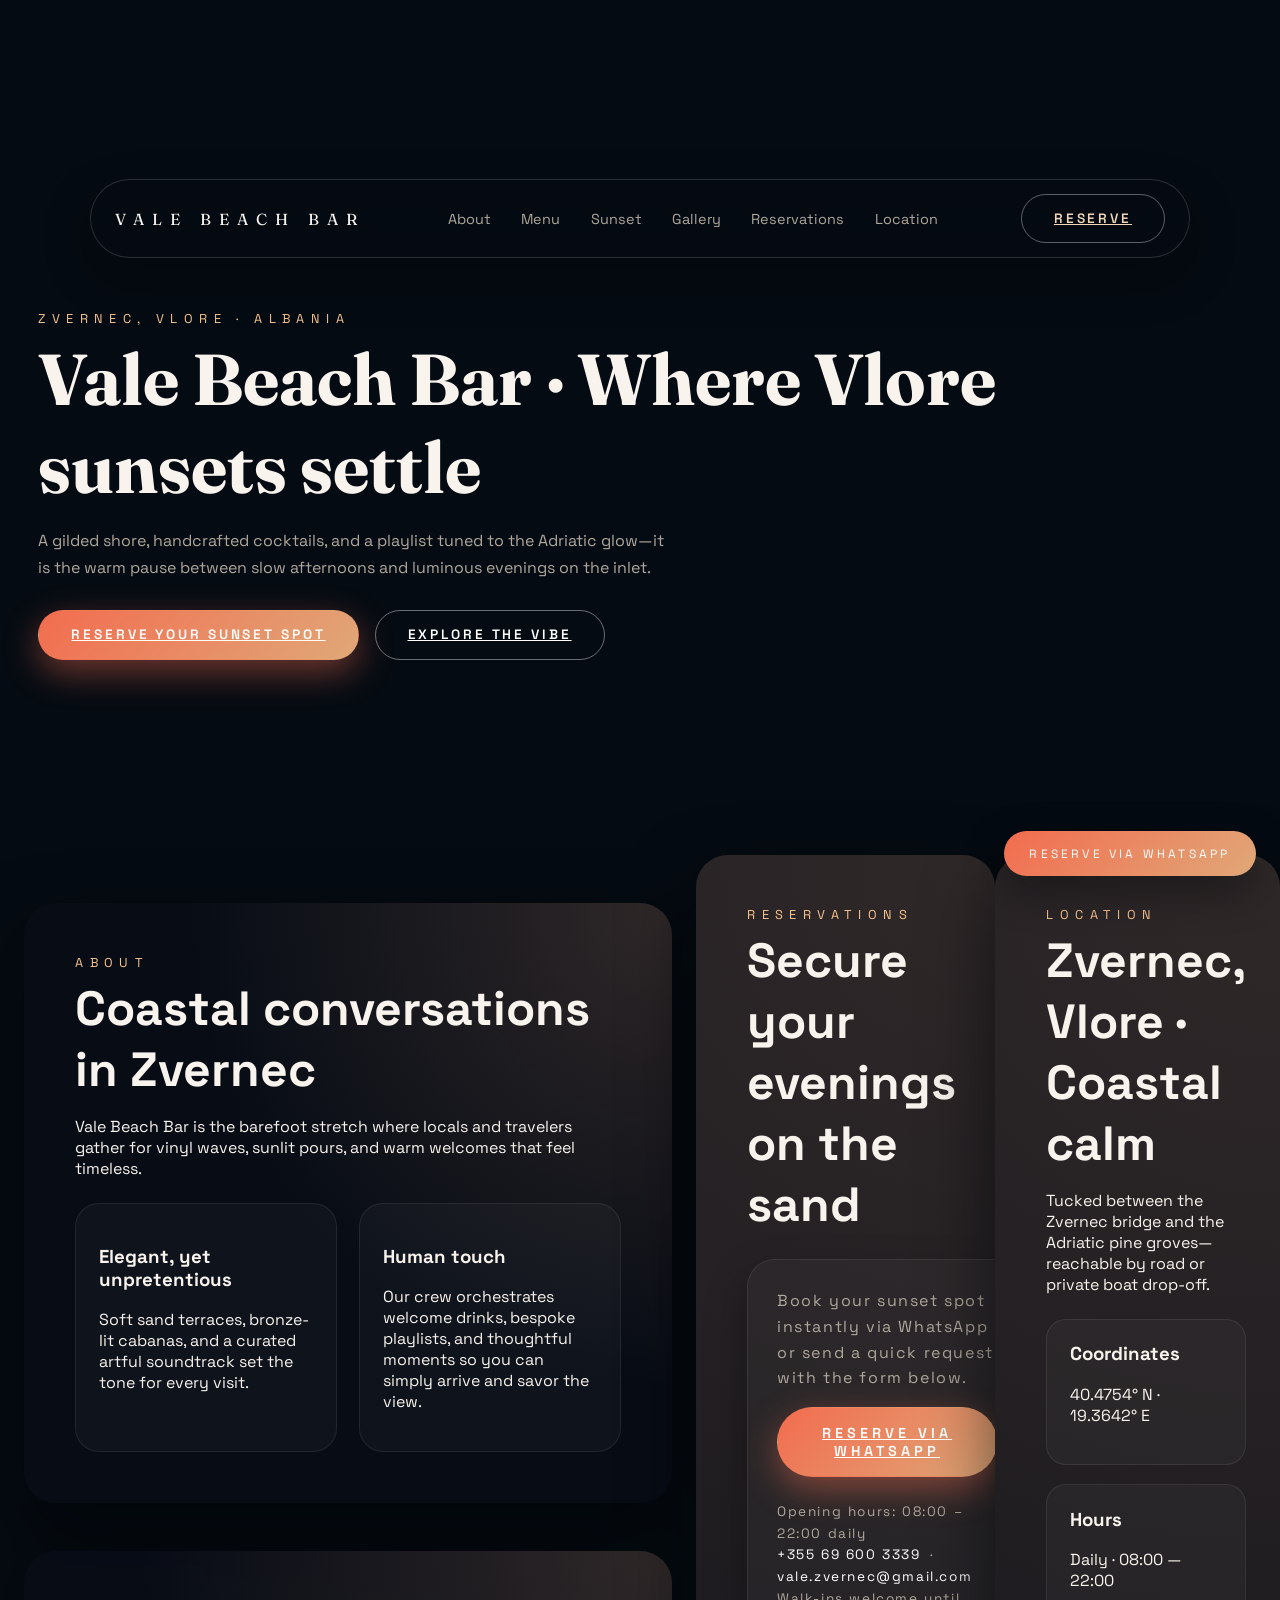
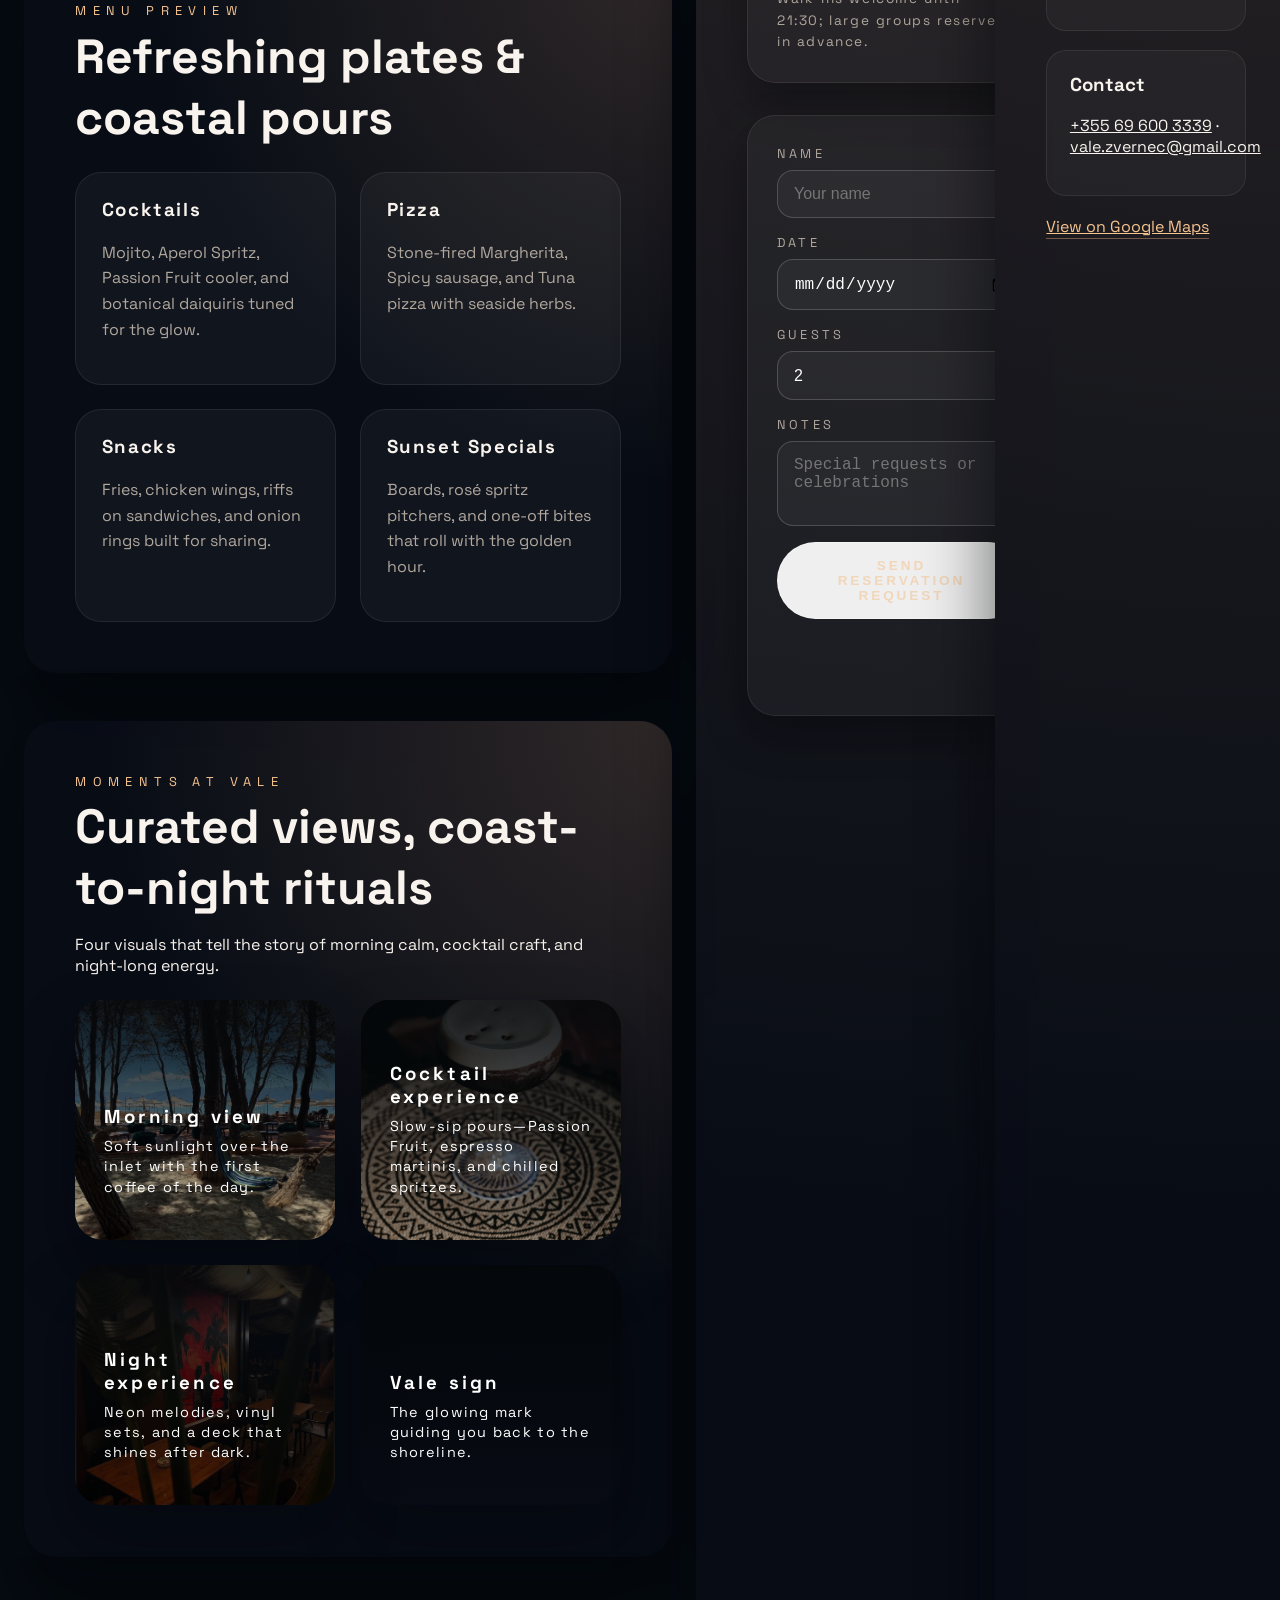
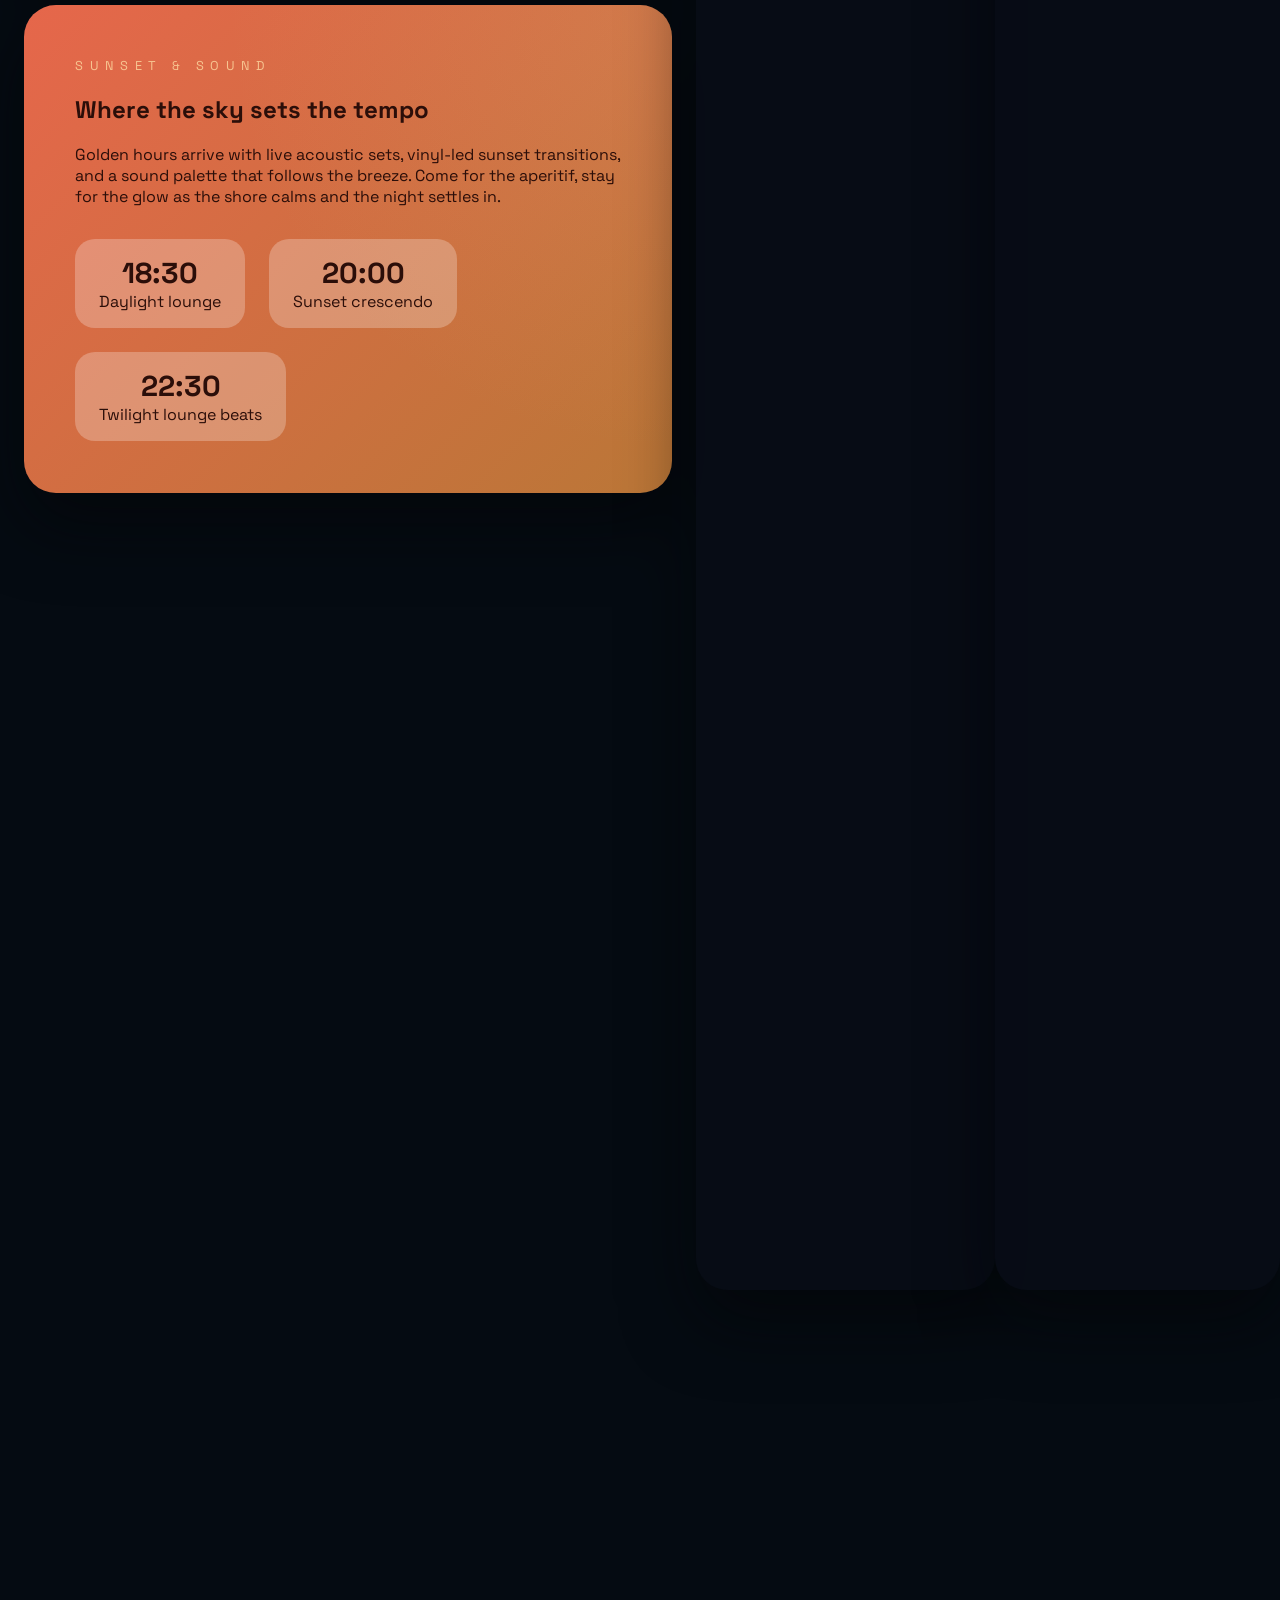
==== index.html @ 6793ac7c "Add files via upload" ====
﻿<!DOCTYPE html>
<html lang="en">
<head>
  <meta charset="UTF-8" />
  <meta name="viewport" content="width=device-width, initial-scale=1.0" />
  <title>Vale Beach Bar · Zvernec, Vlore</title>
  <link rel="stylesheet" href="style.css" />
  <link rel="preconnect" href="https://fonts.googleapis.com" />
  <link rel="preconnect" href="https://fonts.gstatic.com" crossorigin />
  <link
    href="https://fonts.googleapis.com/css2?family=Fraunces:wght@400;600&family=Space+Grotesk:wght@400;500;600&display=swap"
    rel="stylesheet"
  />
</head>
<body>
  <header class="hero reveal" id="hero">
    <nav class="nav">
      <div class="logo">Vale Beach Bar</div>
      <div class="nav-links">
        <a href="#about">About</a>
        <a href="#menu">Menu</a>
        <a href="#sunset">Sunset</a>
        <a href="#gallery">Gallery</a>
        <a href="#reservations">Reservations</a>
        <a href="#location">Location</a>
      </div>
      <div class="nav-actions">
        <a class="btn secondary" href="#reservations">Reserve</a>
      </div>
    </nav>
    <div class="hero-content">
      <p class="eyebrow">Zvernec, Vlore · Albania</p>
      <h1>Vale Beach Bar · Where Vlore sunsets settle</h1>
      <p class="hero-sub">
        A gilded shore, handcrafted cocktails, and a playlist tuned to the Adriatic glow—it is the warm pause between
        slow afternoons and luminous evenings on the inlet.
      </p>
      <div class="hero-cta">
        <a class="btn primary" href="#reservations">Reserve your sunset spot</a>
        <a class="btn ghost" href="#gallery">Explore the vibe</a>
      </div>
    </div>
  </header>

  <main>
    <div class="main-content">
      <section id="about" class="panel about reveal">
      <div class="section-heading">
        <p class="eyebrow">About</p>
        <h2>Coastal conversations in Zvernec</h2>
        <p>
          Vale Beach Bar is the barefoot stretch where locals and travelers gather for vinyl waves, sunlit pours, and warm welcomes that feel timeless.
        </p>
      </div>
      <div class="about-layout">
        <article>
          <h3>Elegant, yet unpretentious</h3>
          <p>
            Soft sand terraces, bronze-lit cabanas, and a curated artful soundtrack set the tone for every visit.
          </p>
        </article>
        <article>
          <h3>Human touch</h3>
          <p>
            Our crew orchestrates welcome drinks, bespoke playlists, and thoughtful moments so you can simply arrive
            and savor the view.
          </p>
        </article>
      </div>
    </section>

    <section id="menu" class="panel menu reveal">
      <div class="section-heading">
        <p class="eyebrow">Menu Preview</p>
        <!-- Update this headline to reflect the current menu theme or season. -->
        <h2>Refreshing plates & coastal pours</h2>
      </div>
      <div class="menu-grid">
        <article>
          <h3>Cocktails</h3>
          <p>
            Mojito, Aperol Spritz, Passion Fruit cooler, and botanical daiquiris tuned for the glow.
          </p>
        </article>
        <article>
          <h3>Pizza</h3>
          <p>
            Stone-fired Margherita, Spicy sausage, and Tuna pizza with seaside herbs.
          </p>
        </article>
        <article>
          <h3>Snacks</h3>
          <p>
            Fries, chicken wings, riffs on sandwiches, and onion rings built for sharing.
          </p>
        </article>
        <article>
          <h3>Sunset Specials</h3>
          <p>
            Boards, rosé spritz pitchers, and one-off bites that roll with the golden hour.
          </p>
        </article>
      </div>
    </section>

            <section id="experiences" class="panel experiences reveal">
      <div class="section-heading">
        <p class="eyebrow">Moments at Vale</p>
        <h2>Curated views, coast-to-night rituals</h2>
        <p>Four visuals that tell the story of morning calm, cocktail craft, and night-long energy.</p>
      </div>
      <div class="experiences-grid">
        <article class="experience-card morning" style="background-image: linear-gradient(180deg, rgba(4,7,10,0.65), rgba(4,7,10,0.1)), url('assets/images/deck-view.jpeg');">
          <div>
            <h3>Morning view</h3>
            <p>Soft sunlight over the inlet with the first coffee of the day.</p>
          </div>
        </article>
        <article class="experience-card cocktail" style="background-image: linear-gradient(180deg, rgba(4,7,10,0.65), rgba(4,7,10,0.1)), url('assets/images/espresso-martini.jpeg');">
          <div>
            <h3>Cocktail experience</h3>
            <p>Slow-sip pours—Passion Fruit, espresso martinis, and chilled spritzes.</p>
          </div>
        </article>
        <article class="experience-card night" style="background-image: linear-gradient(180deg, rgba(4,7,10,0.65), rgba(4,7,10,0.1)), url('assets/images/night-art.jpeg');">
          <div>
            <h3>Night experience</h3>
            <p>Neon melodies, vinyl sets, and a deck that shines after dark.</p>
          </div>
        </article>
        <article class="experience-card vale-sign" style="background-image: linear-gradient(180deg, rgba(4,7,10,0.65), rgba(4,7,10,0.1)), url('assets/images/vale-closing.jpeg');">
          <div>
            <h3>Vale sign</h3>
            <p>The glowing mark guiding you back to the shoreline.</p>
          </div>
        </article>
      </div>
    </section>

    <section id="sunset" class="panel sunset reveal">
      <div class="sunset-content">
        <p class="eyebrow">Sunset & Sound</p>
        <h2>Where the sky sets the tempo</h2>
        <p>
          Golden hours arrive with live acoustic sets, vinyl-led sunset transitions, and a sound palette that follows
          the breeze. Come for the aperitif, stay for the glow as the shore calms and the night settles in.
        </p>
        <div class="sunset-stats">
          <div>
            <strong>18:30</strong>
            <span>Daylight lounge</span>
          </div>
          <div>
            <strong>20:00</strong>
            <span>Sunset crescendo</span>
          </div>
          <div>
            <strong>22:30</strong>
            <span>Twilight lounge beats</span>
          </div>
        </div>
      </div>
    </section>

    <section id="gallery" class="panel gallery reveal">
      <div class="section-heading">
        <p class="eyebrow">Gallery</p>
        <h2>Moments inspired by the Adriatic glow</h2>
      </div>
            <div class="gallery-grid">
        <div class="gallery-card" style="background-image: url('assets/images/mirrors.jpeg');">
          <div class="gallery-label">
            <p>Mirrored light</p>
            <small>Architectural reflections</small>
          </div>
        </div>
        <div class="gallery-card" style="background-image: url('assets/images/blue-cocktail.jpeg');">
          <div class="gallery-label">
            <p>Signature pours</p>
            <small>Coastal cocktails</small>
          </div>
        </div>
        <div class="gallery-card" style="background-image: url('assets/images/night-art.jpeg');">
          <div class="gallery-label">
            <p>Night energy</p>
            <small>Deck art & music</small>
          </div>
        </div>
        <div class="gallery-card" style="background-image: url('assets/images/vale-distance.jpeg');">
          <div class="gallery-label">
            <p>Capital calm</p>
            <small>Vlore inlet view</small>
          </div>
        </div>
      </div>
  
      </div>
    </section>

    <section id="reservations" class="panel reservations reveal">
      <div class="section-heading">
        <p class="eyebrow">Reservations</p>
        <h2>Secure your evenings on the sand</h2>
      </div>
      <div class="reservation-grid">
        <div class="reservation-aside">
          <p class="reservation-note">
            Book your sunset spot instantly via WhatsApp or send a quick request with the form below.
          </p>
          <a
            class="btn primary whatsapp-btn big"
            href="https://wa.me/355696003339?text=Hello%2C%20I%E2%80%99d%20like%20to%20reserve%20a%20table%20at%20Vale%20Beach%20Bar."
            target="_blank"
            rel="noreferrer"
          >
            Reserve via WhatsApp
          </a>
          <div class="reservation-contact">
            <p>Opening hours: 08:00 – 22:00 daily</p>
            <p>
              <a href="tel:+355696003339">+355 69 600 3339</a> ·
              <a href="mailto:vale.zvernec@gmail.com">vale.zvernec@gmail.com</a>
            </p>
            <p>Walk-ins welcome until 21:30; large groups reserve in advance.</p>
          </div>
        </div>
        <form class="reservation-form" id="reservation-form">
          <label>
            Name
            <input type="text" name="name" placeholder="Your name" required />
          </label>
          <label>
            Date
            <input type="date" name="date" required />
          </label>
          <label>
            Guests
            <input type="number" name="guests" min="1" max="20" value="2" required />
          </label>
          <label>
            Notes
            <textarea name="notes" rows="3" placeholder="Special requests or celebrations"></textarea>
          </label>
          <button type="submit" class="btn secondary">Send reservation request</button>
          <p class="form-message" id="form-message"></p>
        </form>
      </div>
    </section>

    <section id="location" class="panel location reveal">
      <div class="section-heading">
        <p class="eyebrow">Location</p>
        <h2>Zvernec, Vlore · Coastal calm</h2>
        <p>Tucked between the Zvernec bridge and the Adriatic pine groves—reachable by road or private boat drop-off.</p>
      </div>
      <div class="location-grid">
        <article>
          <h3>Coordinates</h3>
          <p>40.4754° N · 19.3642° E</p>
        </article>
        <article>
          <h3>Hours</h3>
          <p>Daily · 08:00 — 22:00</p>
        </article>
        <article>
          <h3>Contact</h3>
          <p>
            <a href="tel:+355696003339">+355 69 600 3339</a> ·
            <a href="mailto:vale.zvernec@gmail.com">vale.zvernec@gmail.com</a>
          </p>
        </article>
      </div>
      <p class="location-map">
        <a href="https://maps.app.goo.gl/LsNTk4DazUUZAcBv6" target="_blank" rel="noopener noreferrer">View on Google Maps</a>
      </p>
    </section>
    </div>
  </main>

        <section class="instagram-preview reveal">
      <div class="section-heading">
        <p class="eyebrow">Moments on Instagram</p>
        <h2>Follow the glow in real time</h2>
      </div>
      <div class="instagram-cta-block" style="background-image: linear-gradient(135deg, rgba(4, 7, 10, 0.7), rgba(4, 7, 10, 0.2)), url('assets/images/vale-closing.jpeg');">
        <div>
          <p>Daily light, cocktails, and shoreline playlists.</p>
          <a class="btn secondary instagram-cta" href="https://www.instagram.com/vale.zvernec" target="_blank" rel="noopener noreferrer">Visit Vale on Instagram</a>
        </div>
      </div>
    </section>
    <footer class="footer reveal">
    <div>
      <strong>Vale Beach Bar</strong>
      <p>Stylish coastal hospitality · Vlore, Albania</p>
      <p class="footer-hours">Opening Hours: Daily · 08:00 — 22:00</p>
      <!-- Update the hours copy as needed. -->
    </div>
    <div>
      <p>Follow the glow</p>
      <div class="footer-socials">
        <a href="https://www.instagram.com/vale.zvernec" target="_blank" rel="noopener noreferrer">Instagram</a>
        <a href="https://www.tiktok.com/@vale.beach.bar" target="_blank" rel="noopener noreferrer">TikTok</a>
      </div>
      <a class="btn secondary instagram-cta" href="https://www.instagram.com/vale.zvernec" target="_blank" rel="noopener noreferrer">Visit Vale on Instagram</a>
    </div>
  </footer>

  <a
    class="float-whatsapp"
    href="https://wa.me/355696003339?text=Hello%2C%20I%E2%80%99d%20like%20to%20reserve%20a%20table%20at%20Vale%20Beach%20Bar."
    target="_blank"
    rel="noreferrer"
    aria-label="Message Vale Beach Bar on WhatsApp"
  >
    Reserve via WhatsApp
  </a>

  <script src="script.js"></script>
</body>
</html>
---- style.css ----
:root {
  font-family: "Space Grotesk", system-ui, -apple-system, sans-serif;
  color: #f8f3ed;
  --sea: #050b12;
  --sand: #f1d6ba;
  --bronze: #c57d3a;
  --sunset: #f26c4f;
  --horizon: #e0a878;
  --accent: #f7c490;
  --muted: #b0a79d;
}

* {
  box-sizing: border-box;
}

body {
  margin: 0;
  background: var(--sea);
  color: var(--text, #f8f3ed);
  min-height: 100vh;
}

a {
  color: inherit;
}

.hero {
  padding: 3rem clamp(1.5rem, 3vw, 3.5rem) 4rem;
  min-height: 95vh;
  display: flex;
  flex-direction: column;
  justify-content: center;
  align-items: stretch;
  gap: 2rem;
  position: relative;
  background-image: linear-gradient(180deg, rgba(5, 11, 18, 0.9), rgba(5, 11, 18, 0.7)),
    url('assets/images/goodmorning.jpeg');
  background-size: cover;
  background-position: center;
}

.nav {
  position: sticky;
  top: 1rem;
  z-index: 20;
  display: flex;
  align-items: center;
  justify-content: space-between;
  gap: 1rem;
  padding: 0.85rem 1.5rem;
  margin: 0 auto 1.25rem;
  width: min(1100px, 100%);
  border-radius: 999px;
  background: rgba(5, 11, 18, 0.65);
  border: 1px solid rgba(255, 255, 255, 0.15);
  box-shadow: 0 20px 45px rgba(3, 5, 7, 0.4);
  backdrop-filter: blur(18px);
  transition: transform 0.3s ease, box-shadow 0.3s ease, background 0.3s ease;
}

.nav:hover {
  background: rgba(8, 14, 25, 0.8);
  box-shadow: 0 25px 50px rgba(3, 5, 7, 0.5);
}

.logo {
  font-family: "Fraunces", serif;
  letter-spacing: 0.5rem;
  font-size: 1rem;
  text-transform: uppercase;
}

.nav-links {
  display: flex;
  gap: 1.1rem;
  font-size: 0.9rem;
  flex-wrap: wrap;
}

.nav-links a {
  color: var(--muted);
  text-decoration: none;
  padding: 0.35rem 0.4rem;
  position: relative;
  transition: color 0.3s ease;
}

.nav-links a::after {
  content: '';
  position: absolute;
  left: 0;
  bottom: -0.25rem;
  width: 100%;
  height: 2px;
  background: var(--accent);
  transform: scaleX(0);
  transform-origin: center;
  transition: transform 0.3s ease;
}

.nav-links a:hover {
  color: #fff;
}

.nav-links a:hover::after {
  transform: scaleX(1);
}

 .hero-content h1 {
  font-family: "Fraunces", serif;
  font-size: clamp(3rem, 6vw, 4.5rem);
  margin: 0.5rem 0;
}

.hero-sub {
  max-width: 640px;
  color: var(--muted);
  line-height: 1.7;
}

.hero-cta {
  margin-top: 1.8rem;
  display: flex;
  flex-wrap: wrap;
  gap: 1rem;
}

.hero-figure {
  position: absolute;
  bottom: 2rem;
  right: clamp(1rem, 5vw, 3rem);
  border-radius: 20px;
  padding: 1.5rem;
  background: rgba(5, 11, 18, 0.85);
  border: 1px dashed rgba(255, 255, 255, 0.5);
  max-width: 250px;
  text-align: right;
  font-size: 0.85rem;
  letter-spacing: 0.2rem;
}

.hero-figure span {
  display: block;
  color: var(--muted);
  text-transform: uppercase;
}

.btn {
  border-radius: 999px;
  padding: 0.95rem 2rem;
  border: 1px solid transparent;
  text-transform: uppercase;
  letter-spacing: 0.18rem;
  font-size: 0.85rem;
  font-weight: 600;
  transition: transform 0.35s ease, box-shadow 0.35s ease, background 0.35s ease;
  display: inline-flex;
  align-items: center;
  justify-content: center;
}

.btn.primary {
  background: linear-gradient(135deg, var(--sunset), var(--horizon));
  box-shadow: 0 12px 35px rgba(242, 108, 79, 0.45);
  color: #fff;
}

.btn.secondary {
  color: var(--sand);
  border-color: rgba(255, 255, 255, 0.35);
}

.btn.ghost {
  background: transparent;
  border-color: rgba(255, 255, 255, 0.4);
  color: #fff;
}

.btn:hover {
  transform: translateY(-4px) scale(1.01);
}

.btn.primary:hover {
  box-shadow: 0 18px 45px rgba(242, 108, 79, 0.55);
}

.btn.secondary:hover {
  border-color: rgba(255, 255, 255, 0.6);
  color: #fff;
}

.btn.ghost:hover {
  border-color: rgba(255, 255, 255, 0.7);
}

.main-content {
  max-width: 1200px;
  margin: 0 auto;
  padding: 3rem 1.5rem 4rem;
  display: flex;
  flex-direction: column;
  gap: 3rem;
}

main {
  display: flex;
  justify-content: center;
}

.section-heading {
  margin-bottom: 1.5rem;
}

.section-heading h2 {
  font-size: clamp(2rem, 4vw, 3rem);
  margin: 0.4rem 0;
}

.eyebrow {
  font-size: 0.8rem;
  letter-spacing: 0.4rem;
  text-transform: uppercase;
  color: var(--accent);
  margin: 0;
}

.panel {
  background: rgba(8, 13, 23, 0.9);
  border-radius: 32px;
  padding: clamp(2.2rem, 4vw, 3.8rem);
  position: relative;
  overflow: hidden;
  box-shadow: 0 30px 70px rgba(3, 5, 7, 0.6);
}

.panel::after {
  content: '';
  position: absolute;
  inset: 0;
  background: radial-gradient(circle at top right, rgba(229, 173, 128, 0.18), transparent 55%);
  pointer-events: none;
}

.panel > * {
  position: relative;
  z-index: 1;
}

.about-layout {
  display: grid;
  grid-template-columns: repeat(auto-fit, minmax(220px, 1fr));
  gap: 1.4rem;
}

.about-layout article {
  padding: 1.4rem;
  border-radius: 24px;
  background: rgba(255, 255, 255, 0.03);
  border: 1px solid rgba(255, 255, 255, 0.08);
}

.menu-grid {
  display: grid;
  grid-template-columns: repeat(auto-fit, minmax(200px, 1fr));
  gap: 1.5rem;
}

.menu-grid article {
  padding: 1.6rem;
  border-radius: 26px;
  background: rgba(255, 255, 255, 0.04);
  border: 1px solid rgba(255, 255, 255, 0.08);
  transition: transform 0.4s ease, box-shadow 0.4s ease, border-color 0.4s ease;
}

.menu-grid h3 {
  margin-top: 0;
  letter-spacing: 0.1rem;
}

.menu-grid p {
  color: var(--muted);
  line-height: 1.6;
}

.menu-grid article:hover {
  transform: translateY(-6px);
  border-color: rgba(247, 184, 134, 0.7);
  box-shadow: 0 14px 40px rgba(3, 5, 7, 0.3);
}

.experiences {
  padding-bottom: 2rem;
}

.experiences-grid {
  display: grid;
  grid-template-columns: repeat(2, minmax(260px, 1fr));
  gap: clamp(1.5rem, 2vw, 2rem);
  margin-bottom: 1.25rem;
}

.experience-card {
  min-height: 240px;
  border-radius: 28px;
  position: relative;
  overflow: hidden;
  padding: 1.8rem;
  color: #fff;
  display: flex;
  align-items: flex-end;
  box-shadow: 0 30px 60px rgba(3, 5, 7, 0.35);
  background-size: cover;
  background-position: center;
  text-transform: none;
}

.experience-card h3 {
  margin: 0;
  letter-spacing: 0.2rem;
}

.experience-card p {
  margin-top: 0.5rem;
  font-size: 0.9rem;
  letter-spacing: 0.08rem;
  line-height: 1.4;
}

.experience-card::after {
  content: '';
  position: absolute;
  inset: 0;
  background: linear-gradient(180deg, rgba(4, 7, 10, 0.65), rgba(4, 7, 10, 0.05));
  pointer-events: none;
}
.experiences-grid article div,
.experience-card div {
  position: relative;
  z-index: 1;
}

.experiences-grid article:hover,
.experience-card:hover {
  transform: translateY(-6px);
  box-shadow: 0 30px 65px rgba(3, 5, 7, 0.45);
}

.sunset {
  background: linear-gradient(135deg, rgba(242, 108, 79, 0.95), rgba(196, 125, 58, 0.95));
  color: #2b0e09;
}

.sunset-stats {
  display: flex;
  gap: 1.5rem;
  flex-wrap: wrap;
  margin-top: 2rem;
}

.sunset-stats div {
  background: rgba(255, 255, 255, 0.25);
  border-radius: 20px;
  padding: 1rem 1.5rem;
  min-width: 150px;
  text-align: center;
}

.sunset-stats strong {
  display: block;
  font-size: 1.8rem;
}

.gallery-grid {
  display: grid;
  grid-template-columns: repeat(auto-fit, minmax(200px, 1fr));
  gap: 1rem;
}

.gallery-card {
  aspect-ratio: 4 / 3;
  border-radius: 24px;
  background-size: cover;
  background-position: center;
  display: flex;
  align-items: flex-end;
  padding: 1rem;
  font-weight: 600;
  transition: transform 0.4s ease, box-shadow 0.4s ease;
  position: relative;
  overflow: hidden;
}

.gallery-card:hover {
  transform: translateY(-8px) scale(1.02);
  box-shadow: 0 18px 35px rgba(3, 5, 7, 0.35);
}

.gallery-card::after {
  content: '';
  position: absolute;
  inset: 0;
  background: linear-gradient(180deg, rgba(12, 18, 30, 0.45), rgba(5, 11, 18, 0.8));
  opacity: 0;
  transition: opacity 0.4s ease;
}

.gallery-card:hover::after {
  opacity: 1;
}

.gallery-card .gallery-label {
  position: relative;
  z-index: 1;
  text-align: left;
}

.gallery-card .gallery-label small {
  display: block;
  margin-top: 0.3rem;
  font-size: 0.75rem;
  letter-spacing: 0.15rem;
  text-transform: uppercase;
  color: rgba(255, 255, 255, 0.75);
}

.gallery-card .gallery-label p {
  margin: 0;
  font-size: 1rem;
  letter-spacing: 0.2rem;
}

.reservation-grid {
  display: grid;
  grid-template-columns: repeat(auto-fit, minmax(280px, 1fr));
  gap: 2rem;
  align-items: start;
}

.reservation-note {
  font-size: 1rem;
  line-height: 1.6;
  color: #fff;
  letter-spacing: 0.1rem;
  margin: 0 0 1rem;
}

.reservation-form {
  display: grid;
  gap: 1rem;
  background: rgba(255, 255, 255, 0.04);
  border-radius: 28px;
  padding: 1.8rem;
  border: 1px solid rgba(255, 255, 255, 0.08);
  box-shadow: 0 20px 40px rgba(3, 5, 7, 0.35);
}

.reservation-aside {
  background: rgba(255, 255, 255, 0.03);
  border-radius: 28px;
  border: 1px solid rgba(255, 255, 255, 0.08);
  padding: 1.8rem;
  display: flex;
  flex-direction: column;
  gap: 1rem;
  box-shadow: 0 20px 40px rgba(3, 5, 7, 0.35);
}

.reservation-aside p {
  color: var(--muted);
  line-height: 1.6;
  margin: 0;
}

.reservation-contact {
  margin-top: 0.5rem;
  font-size: 0.85rem;
  letter-spacing: 0.1rem;
  color: rgba(255, 255, 255, 0.8);
}

.reservation-contact a {
  color: #fff;
  text-decoration: none;
  margin-right: 0.25rem;
}

.reservation-contact a:hover {
  text-decoration: underline;
}

.whatsapp-btn {
  justify-content: center;
  text-align: center;
  width: 100%;
}

.whatsapp-btn.big {
  font-size: 0.9rem;
  padding: 1rem 1.4rem;
  letter-spacing: 0.25rem;
}

.reservation-form label {
  font-size: 0.8rem;
  letter-spacing: 0.2rem;
  text-transform: uppercase;
  color: var(--muted);
  display: flex;
  flex-direction: column;
  gap: 0.5rem;
}

.reservation-form input,
.reservation-form textarea {
  border-radius: 16px;
  border: 1px solid rgba(255, 255, 255, 0.18);
  background: rgba(255, 255, 255, 0.04);
  padding: 0.9rem 1rem;
  color: #fff;
  font-size: 1rem;
}

.reservation-highlight {
  padding: 1.4rem;
  border-radius: 24px;
  background: rgba(255, 255, 255, 0.04);
  border: 1px solid rgba(255, 255, 255, 0.08);
  color: var(--muted);
  line-height: 1.6;
}

.reservation-highlight a {
  color: #fff;
  border-bottom: 1px solid rgba(255, 255, 255, 0.4);
}

.form-message {
  min-height: 1.2rem;
  color: var(--accent);
}

.location-grid {
  display: grid;
  grid-template-columns: repeat(auto-fit, minmax(200px, 1fr));
  gap: 1.2rem;
}

.location-grid article {
  padding: 1.4rem;
  border-radius: 20px;
  background: rgba(255, 255, 255, 0.03);
  border: 1px solid rgba(255, 255, 255, 0.08);
}

.location-grid h3 {
  margin-top: 0;
}

.footer {
  padding: 2.4rem clamp(1.5rem, 5vw, 4.5rem);
  display: flex;
  justify-content: space-between;
  flex-wrap: wrap;
  gap: 1.5rem;
  background: #04080f;
  position: relative;
  z-index: 1;
}

.instagram-preview {
  padding: 3rem clamp(1.5rem, 5vw, 4.5rem);
  display: flex;
  flex-direction: column;
  gap: 1.6rem;
}

.instagram-cta-block {
  border-radius: 28px;
  border: 1px solid rgba(255, 255, 255, 0.15);
  background-size: cover;
  background-position: center;
  background-blend-mode: multiply;
  padding: clamp(1.8rem, 3vw, 2.8rem);
  min-height: 200px;
  display: flex;
  align-items: center;
  box-shadow: 0 30px 60px rgba(3, 5, 7, 0.45);
}

.instagram-cta-block div {
  max-width: 520px;
}

.instagram-cta-block p {
  margin: 0 0 0.9rem;
  letter-spacing: 0.18rem;
  font-size: 0.82rem;
  text-transform: uppercase;
  color: rgba(248, 243, 237, 0.9);
}


.footer-hours {
  margin: 0.2rem 0 0;
  font-size: 0.85rem;
  color: var(--muted);
}

.instagram-cta {
  margin-top: 1rem;
  border-color: rgba(255, 255, 255, 0.35);
  font-size: 0.75rem;
  padding: 0.8rem 1.2rem;
}

.location-map {
  margin-top: 1.2rem;
}

.location-map a {
  color: var(--accent);
  border-bottom: 1px solid rgba(247, 180, 144, 0.4);
  padding-bottom: 0.1rem;
}

.footer-socials {
  display: flex;
  gap: 1rem;
}

.footer-socials a {
  font-size: 0.9rem;
  color: var(--muted);
  transition: color 0.2s ease;
}

.footer-socials a:hover {
  color: var(--accent);
}

.float-whatsapp {
  position: fixed;
  bottom: 1.5rem;
  right: 1.5rem;
  padding: 0.9rem 1.6rem;
  border-radius: 999px;
  background: linear-gradient(135deg, var(--sunset), var(--horizon));
  color: #fff;
  letter-spacing: 0.2rem;
  font-size: 0.75rem;
  text-transform: uppercase;
  border: none;
  box-shadow: 0 15px 40px rgba(3, 5, 7, 0.4);
  transition: transform 0.3s ease, box-shadow 0.3s ease;
  z-index: 50;
  text-decoration: none;
  display: inline-flex;
  align-items: center;
  justify-content: center;
}

.float-whatsapp:hover {
  transform: translateY(-4px);
  box-shadow: 0 20px 45px rgba(3, 5, 7, 0.45);
}

@media (max-width: 700px) {
  .instagram-cta-block {
    flex-direction: column;
    align-items: flex-start;
    gap: 1rem;
  }
}

@media (max-width: 600px) {
  .float-whatsapp {
    bottom: 1rem;
    right: 1rem;
    padding: 0.8rem 1.2rem;
    font-size: 0.7rem;
  }
}

@media (max-width: 900px) {
  .nav {
    flex-direction: column;
  }

  .nav-links {
    flex-wrap: wrap;
    justify-content: center;
  }

  .experiences-grid {
    grid-template-columns: 1fr;
  }
}

@media (max-width: 600px) {
  .panel {
    padding: 2rem;
  }

  .hero {
    padding-top: 3rem;
  }

  .hero-cta {
    flex-direction: column;
  }
}

@media (max-width: 768px) {
  .nav {
    top: 0.6rem;
    border-radius: 24px;
    padding: 0.7rem 1rem;
  }

  .hero-figure {
    position: relative;
    bottom: auto;
    right: auto;
    border-radius: 20px;
    margin-top: 1rem;
    border: 1px dashed rgba(255, 255, 255, 0.4);
  }

  .gallery-card {
    min-height: 180px;
  }

  .reservation-grid {
    grid-template-columns: 1fr;
  }

  .reservation-aside {
    order: -1;
  }
}

.reveal {
  opacity: 0;
  transform: translateY(20px);
  pointer-events: none;
}

.reveal.is-visible {
  opacity: 1;
  transform: translateY(0);
  pointer-events: auto;
}
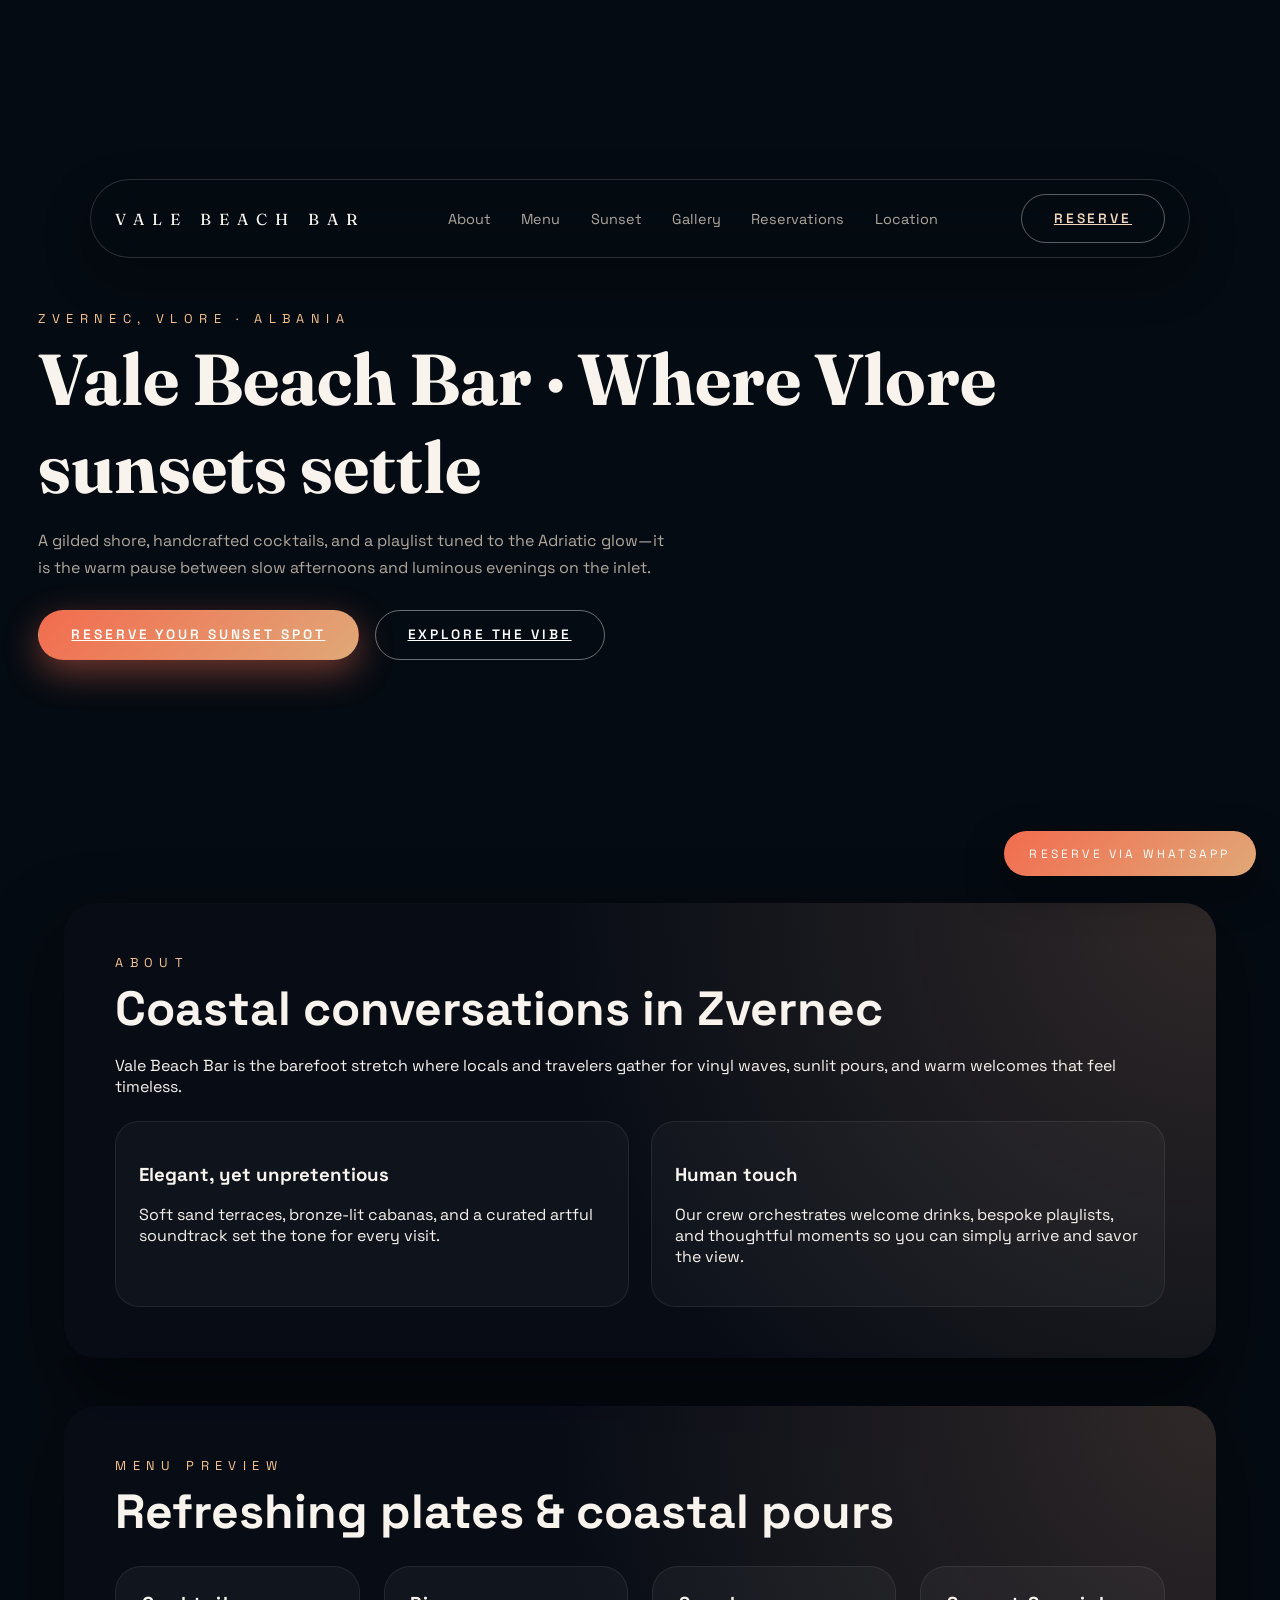
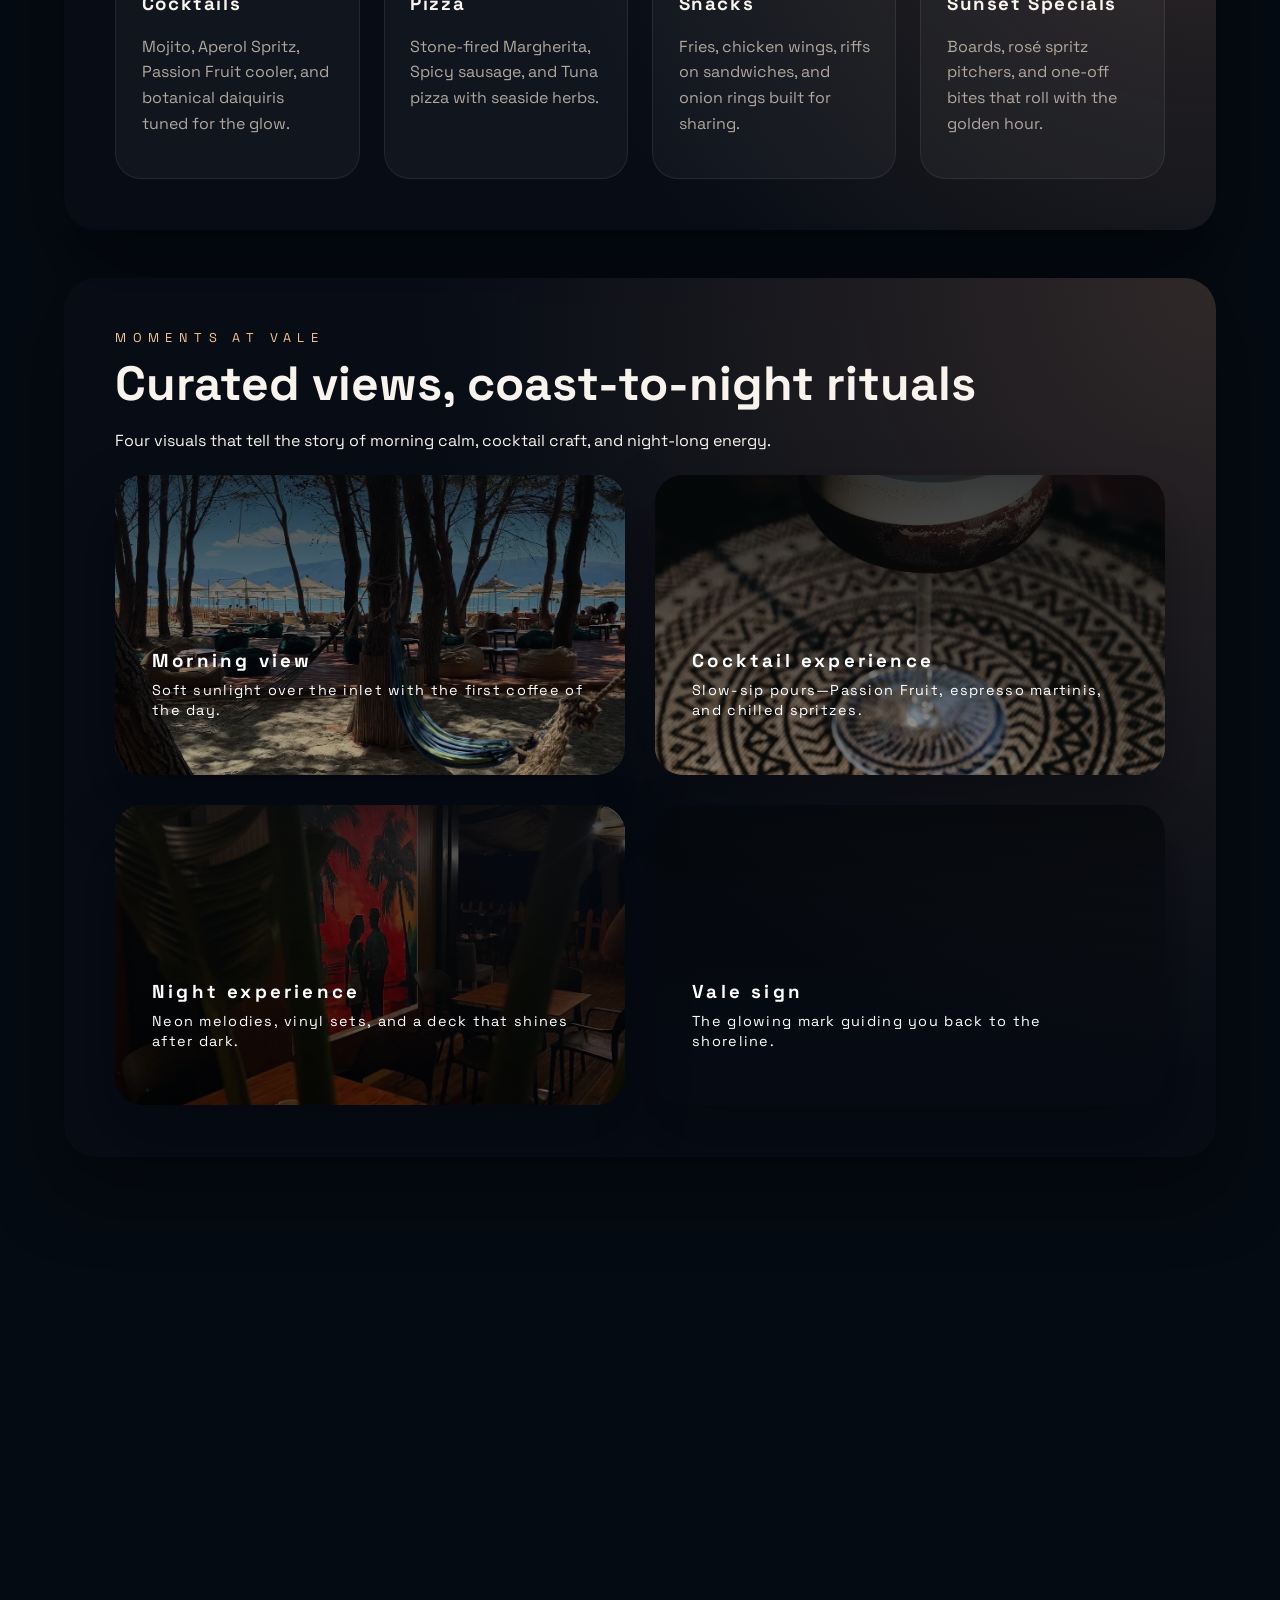
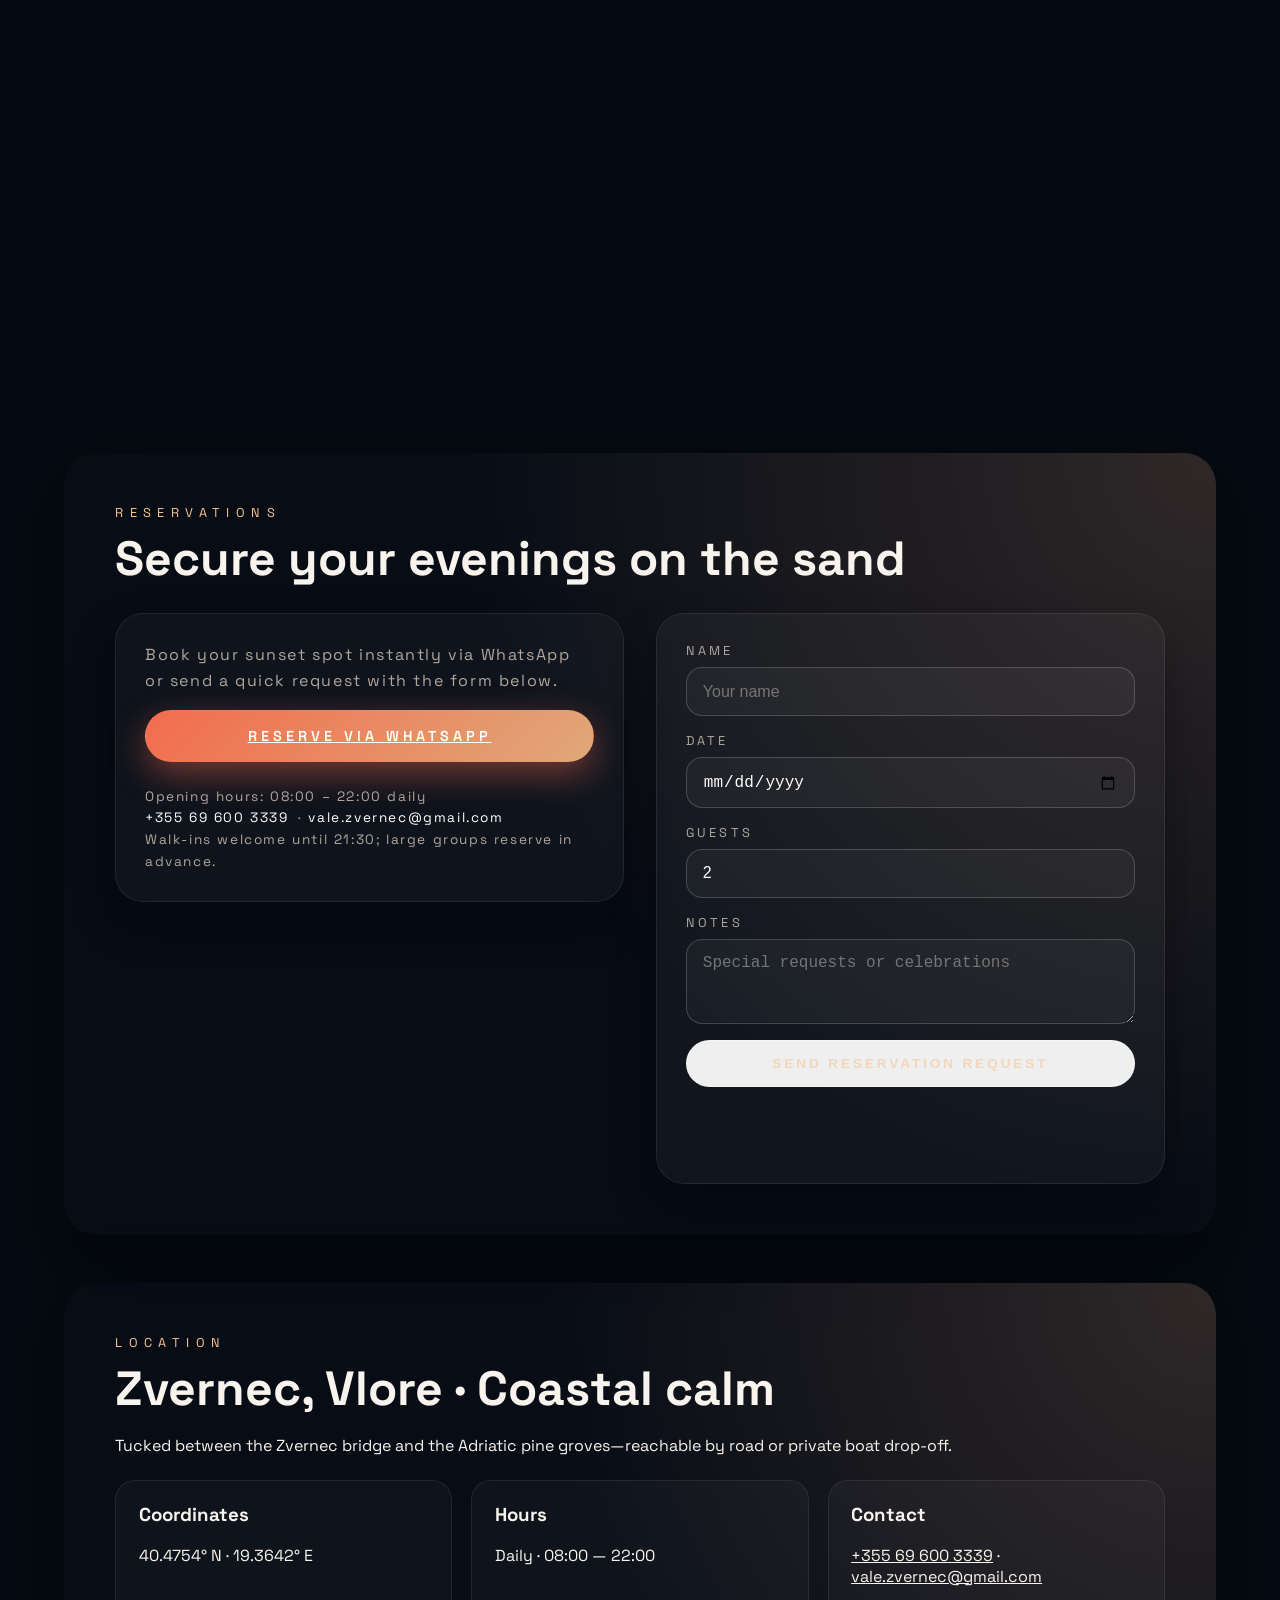
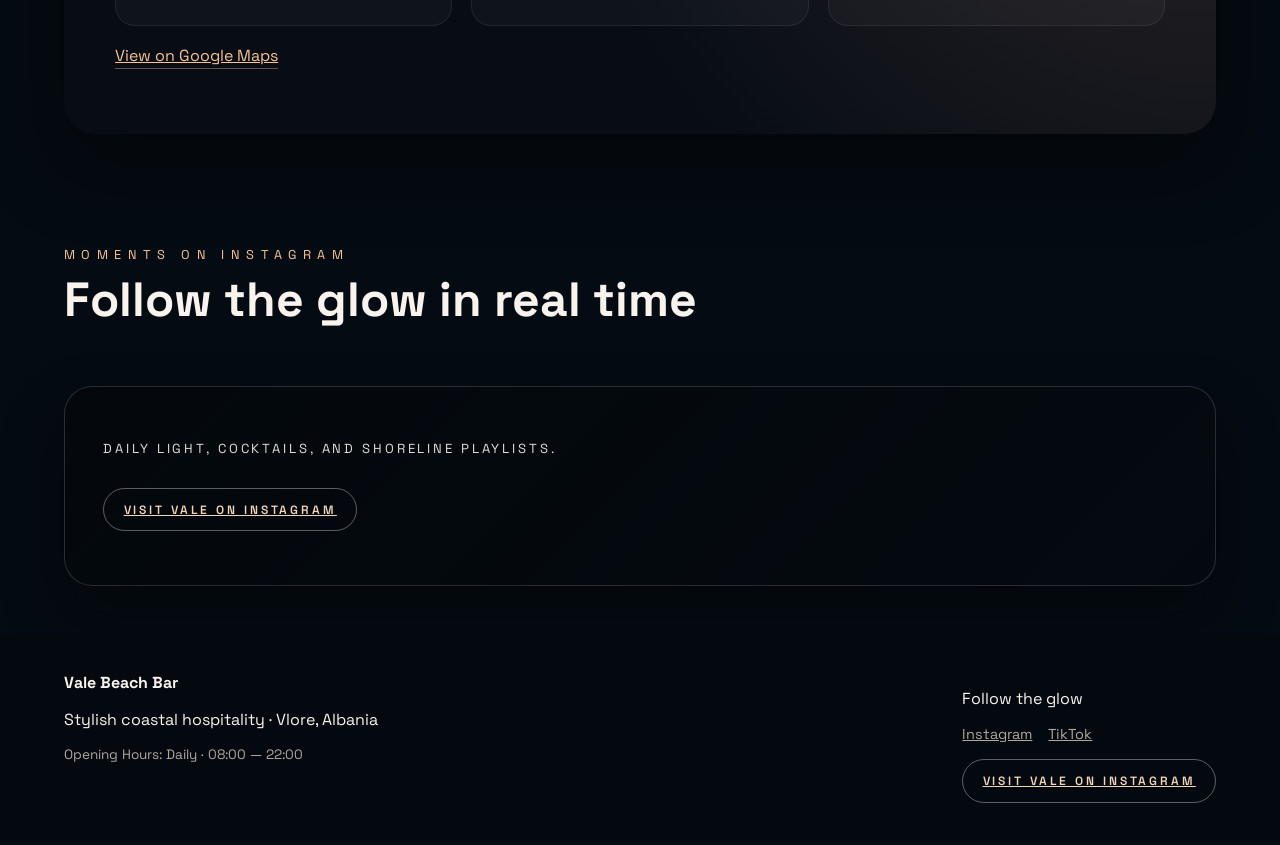
==== commit 7fee34ed: "Add files via upload" ====
--- a/index.html
+++ b/index.html
@@ -110,25 +110,25 @@
         <p>Four visuals that tell the story of morning calm, cocktail craft, and night-long energy.</p>
       </div>
       <div class="experiences-grid">
-        <article class="experience-card morning" style="background-image: linear-gradient(180deg, rgba(4,7,10,0.65), rgba(4,7,10,0.1)), url('assets/images/deck-view.jpeg');">
+        <article class="experience-card morning" style="background-image: url('assets/images/deck-view.jpeg');">
           <div>
             <h3>Morning view</h3>
             <p>Soft sunlight over the inlet with the first coffee of the day.</p>
           </div>
         </article>
-        <article class="experience-card cocktail" style="background-image: linear-gradient(180deg, rgba(4,7,10,0.65), rgba(4,7,10,0.1)), url('assets/images/espresso-martini.jpeg');">
+        <article class="experience-card cocktail" style="background-image: url('assets/images/espresso-martini.jpeg');">
           <div>
             <h3>Cocktail experience</h3>
             <p>Slow-sip pours—Passion Fruit, espresso martinis, and chilled spritzes.</p>
           </div>
         </article>
-        <article class="experience-card night" style="background-image: linear-gradient(180deg, rgba(4,7,10,0.65), rgba(4,7,10,0.1)), url('assets/images/night-art.jpeg');">
+        <article class="experience-card night" style="background-image: url('assets/images/night-art.jpeg');">
           <div>
             <h3>Night experience</h3>
             <p>Neon melodies, vinyl sets, and a deck that shines after dark.</p>
           </div>
         </article>
-        <article class="experience-card vale-sign" style="background-image: linear-gradient(180deg, rgba(4,7,10,0.65), rgba(4,7,10,0.1)), url('assets/images/vale-closing.jpeg');">
+        <article class="experience-card vale-sign" style="background-image: url('assets/images/vale-closing.jpeg');">
           <div>
             <h3>Vale sign</h3>
             <p>The glowing mark guiding you back to the shoreline.</p>
@@ -167,7 +167,7 @@
         <p class="eyebrow">Gallery</p>
         <h2>Moments inspired by the Adriatic glow</h2>
       </div>
-            <div class="gallery-grid">
+      <div class="gallery-grid">
         <div class="gallery-card" style="background-image: url('assets/images/mirrors.jpeg');">
           <div class="gallery-label">
             <p>Mirrored light</p>
@@ -192,8 +192,6 @@
             <small>Vlore inlet view</small>
           </div>
         </div>
-      </div>
-  
       </div>
     </section>
 
--- a/style.css
+++ b/style.css
@@ -297,23 +297,25 @@
 .experiences-grid {
   display: grid;
   grid-template-columns: repeat(2, minmax(260px, 1fr));
-  gap: clamp(1.5rem, 2vw, 2rem);
+  gap: clamp(1.75rem, 2.4vw, 2.6rem);
   margin-bottom: 1.25rem;
 }
 
 .experience-card {
-  min-height: 240px;
+  min-height: 300px;
   border-radius: 28px;
   position: relative;
   overflow: hidden;
-  padding: 1.8rem;
+  padding: 2.2rem 2.3rem 2.5rem;
   color: #fff;
   display: flex;
   align-items: flex-end;
+  justify-content: flex-start;
   box-shadow: 0 30px 60px rgba(3, 5, 7, 0.35);
-  background-size: cover;
+  background-size: 103%;
   background-position: center;
   text-transform: none;
+  transition: transform 0.4s ease, box-shadow 0.4s ease, background-size 0.4s ease, filter 0.4s ease;
 }
 
 .experience-card h3 {
@@ -332,8 +334,9 @@
   content: '';
   position: absolute;
   inset: 0;
-  background: linear-gradient(180deg, rgba(4, 7, 10, 0.65), rgba(4, 7, 10, 0.05));
+  background: linear-gradient(180deg, rgba(4, 7, 10, 0.75), rgba(4, 7, 10, 0.25));
   pointer-events: none;
+  transition: opacity 0.3s ease;
 }
 .experiences-grid article div,
 .experience-card div {
@@ -344,7 +347,12 @@
 .experiences-grid article:hover,
 .experience-card:hover {
   transform: translateY(-6px);
-  box-shadow: 0 30px 65px rgba(3, 5, 7, 0.45);
+  box-shadow: 0 33px 70px rgba(3, 5, 7, 0.45);
+  background-size: 105%;
+}
+
+.experience-card:hover::after {
+  opacity: 0.95;
 }
 
 .sunset {
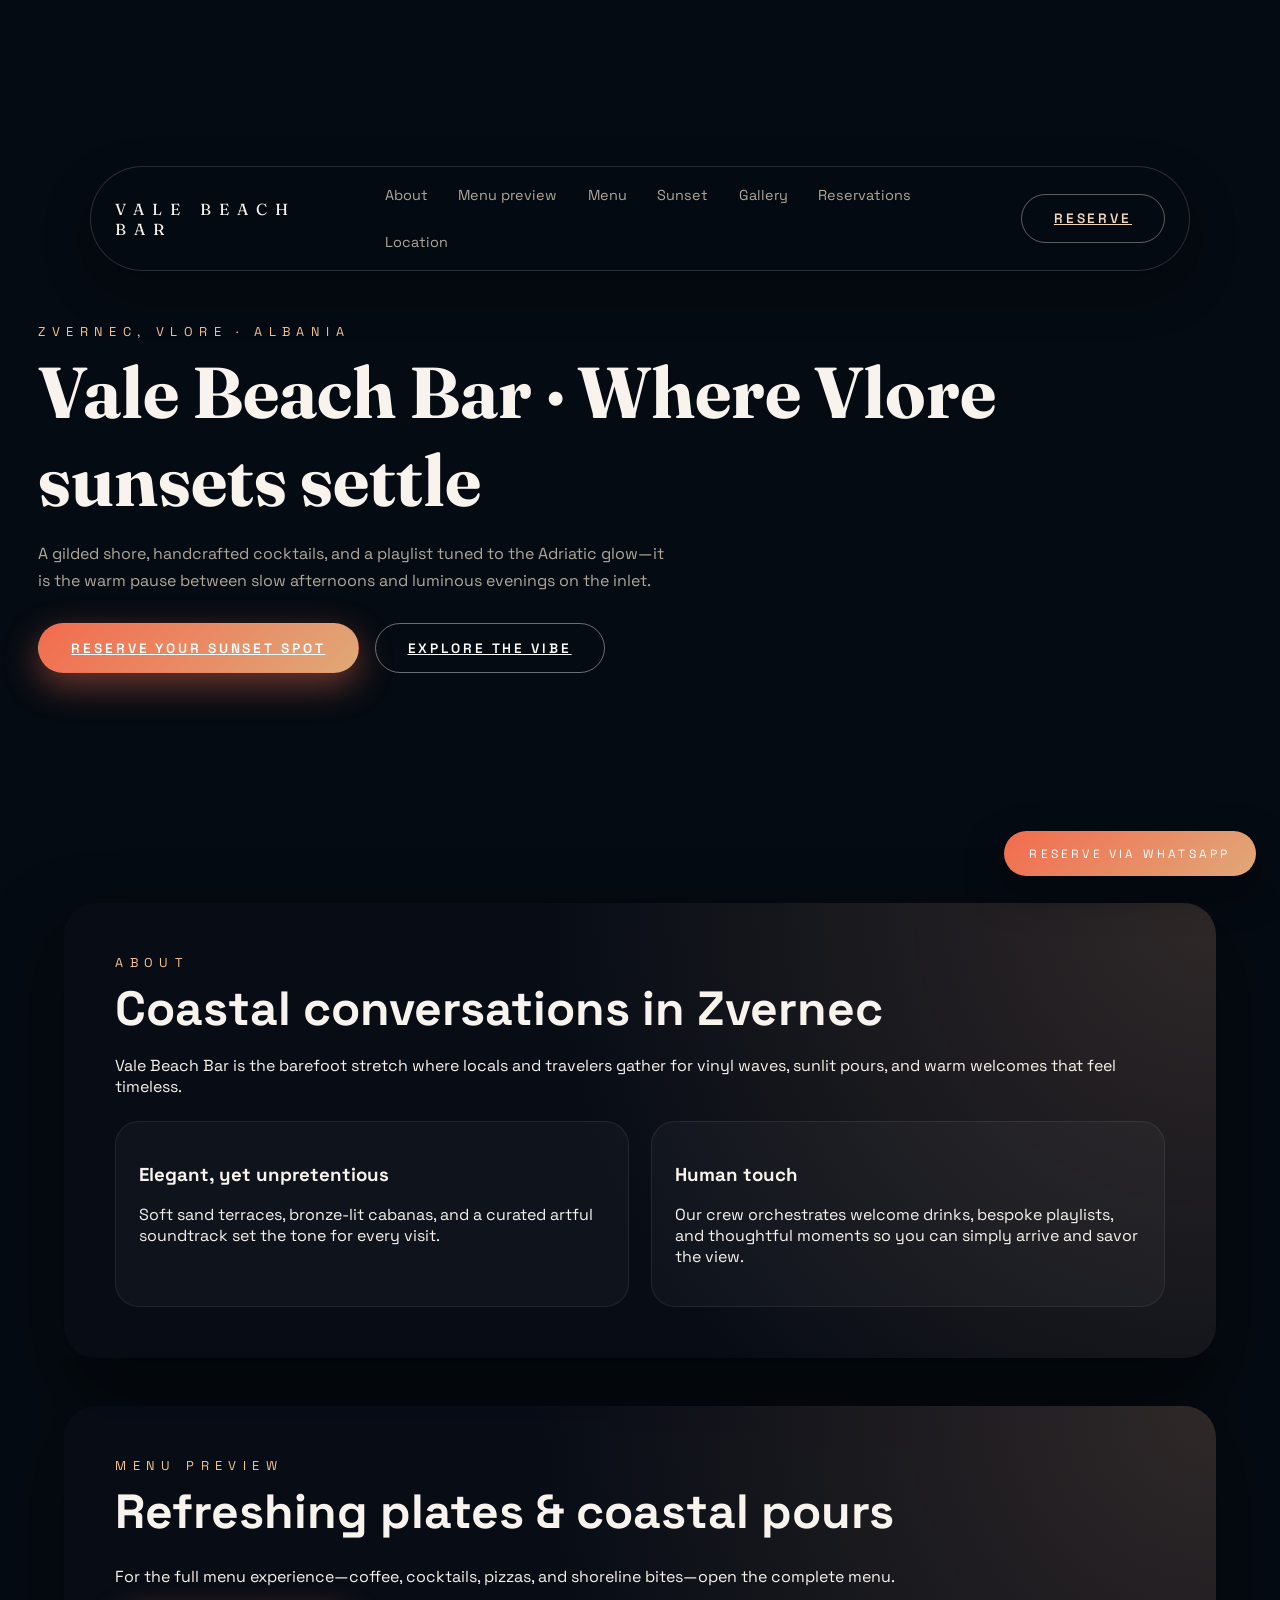
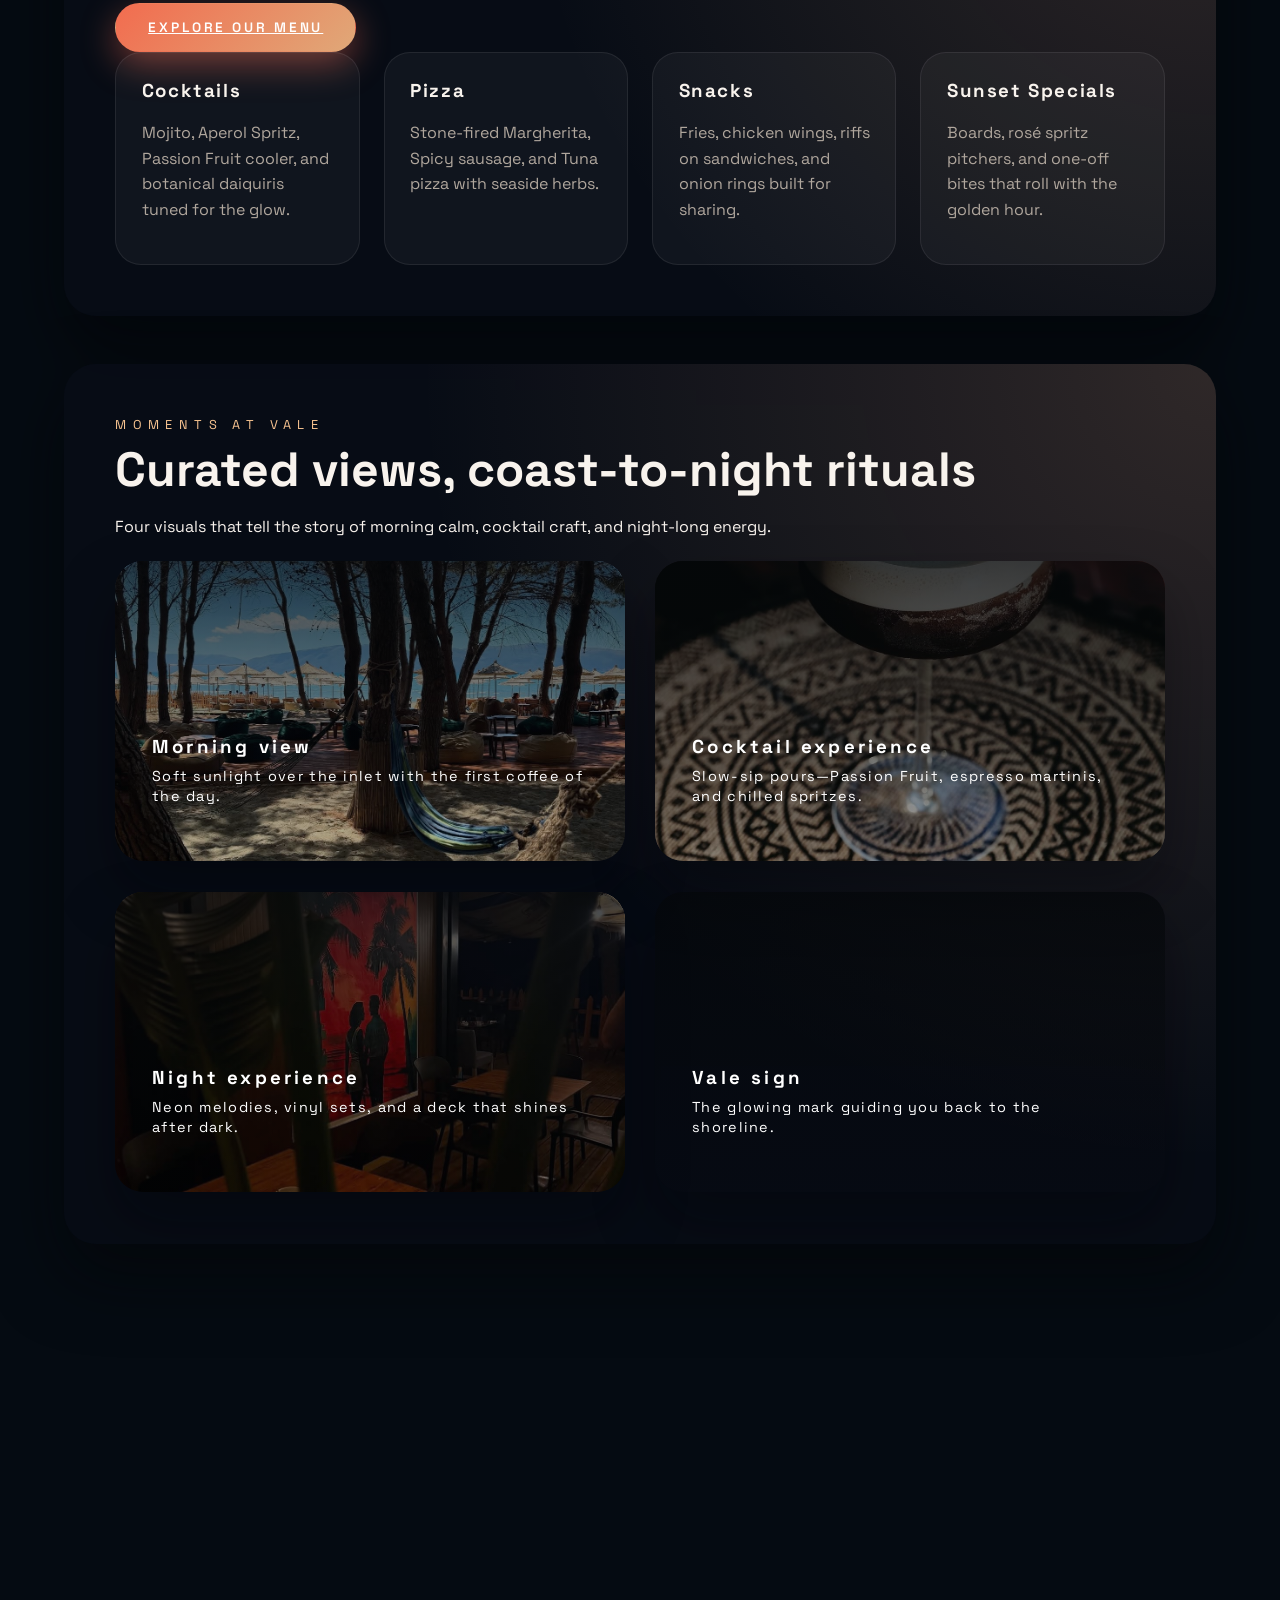
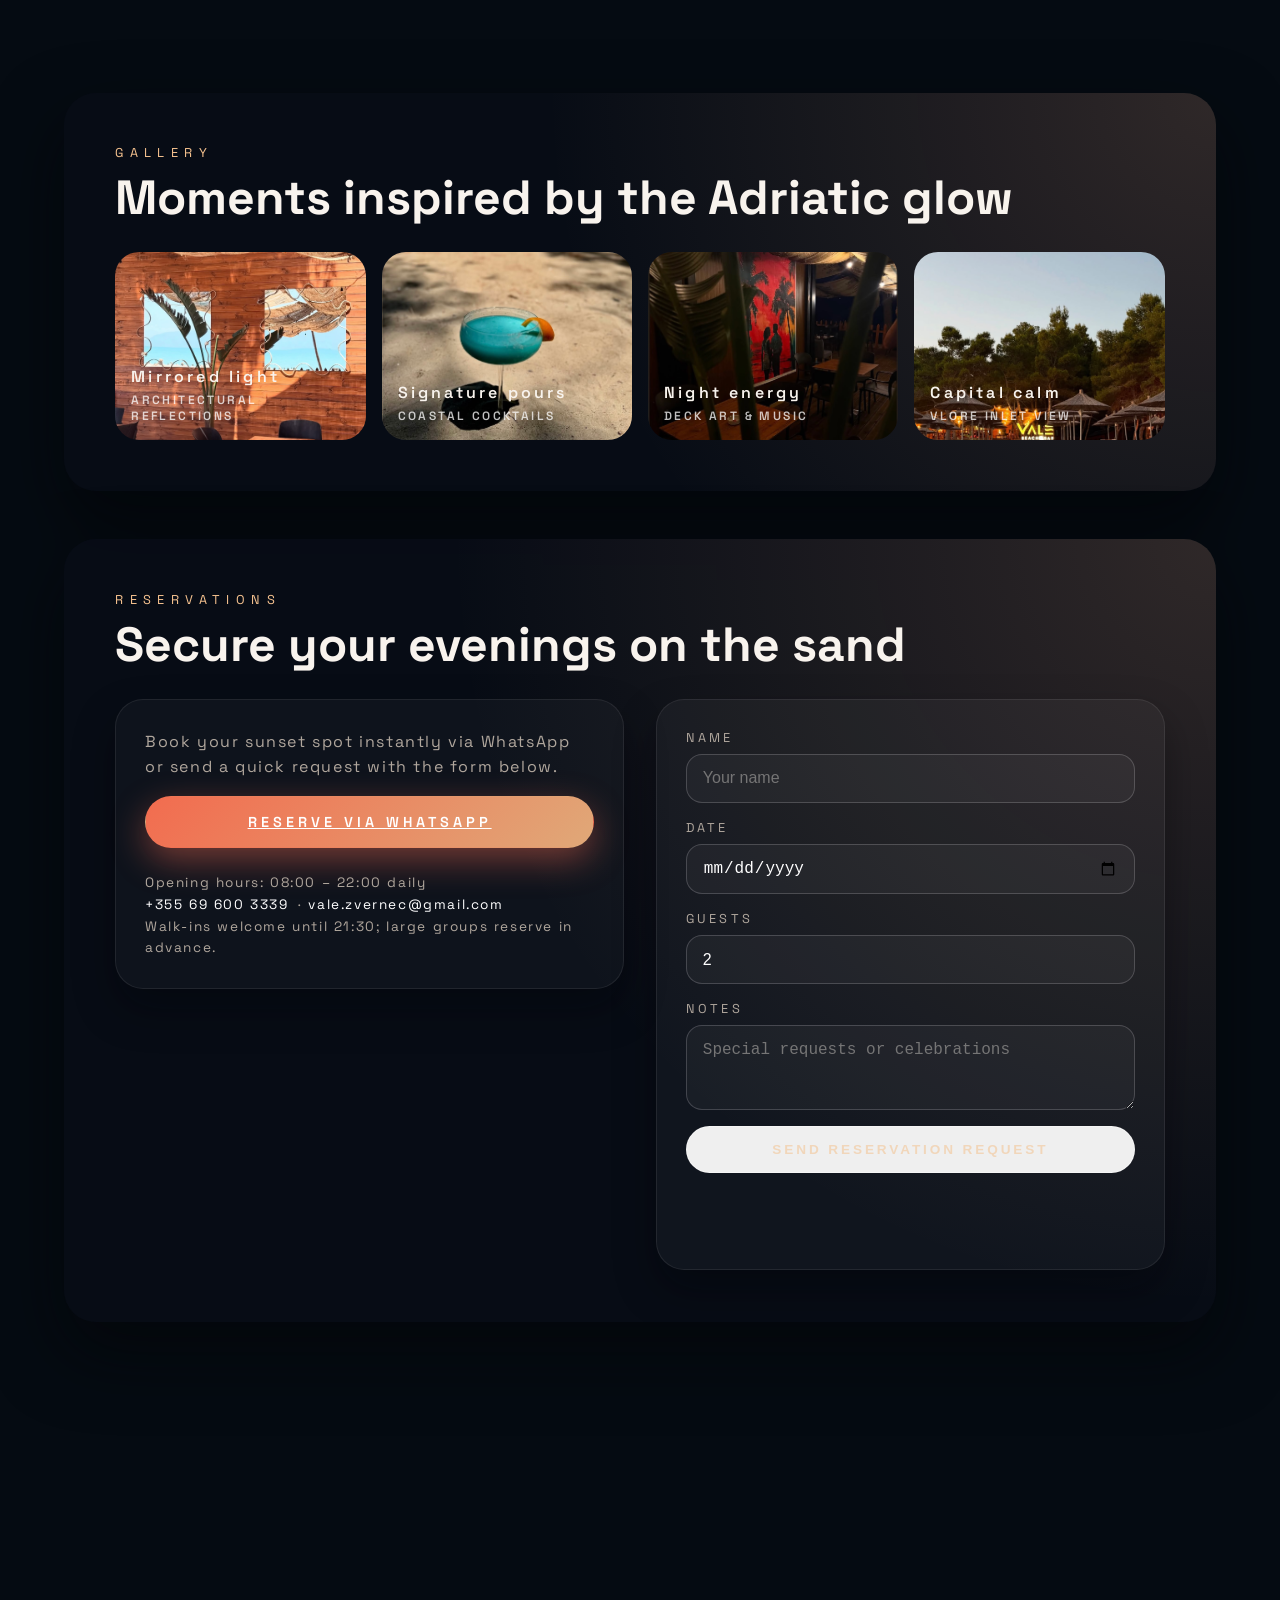
==== commit cc0f26d7: "Add files via upload" ====
--- a/index.html
+++ b/index.html
@@ -18,7 +18,8 @@
       <div class="logo">Vale Beach Bar</div>
       <div class="nav-links">
         <a href="#about">About</a>
-        <a href="#menu">Menu</a>
+        <a href="#menu">Menu preview</a>
+        <a href="menu.html">Menu</a>
         <a href="#sunset">Sunset</a>
         <a href="#gallery">Gallery</a>
         <a href="#reservations">Reservations</a>
@@ -74,6 +75,10 @@
         <p class="eyebrow">Menu Preview</p>
         <!-- Update this headline to reflect the current menu theme or season. -->
         <h2>Refreshing plates & coastal pours</h2>
+      </div>
+      <div class="menu-cta">
+        <p>For the full menu experience—coffee, cocktails, pizzas, and shoreline bites—open the complete menu.</p>
+        <a class="btn primary" href="menu.html">Explore our Menu</a>
       </div>
       <div class="menu-grid">
         <article>
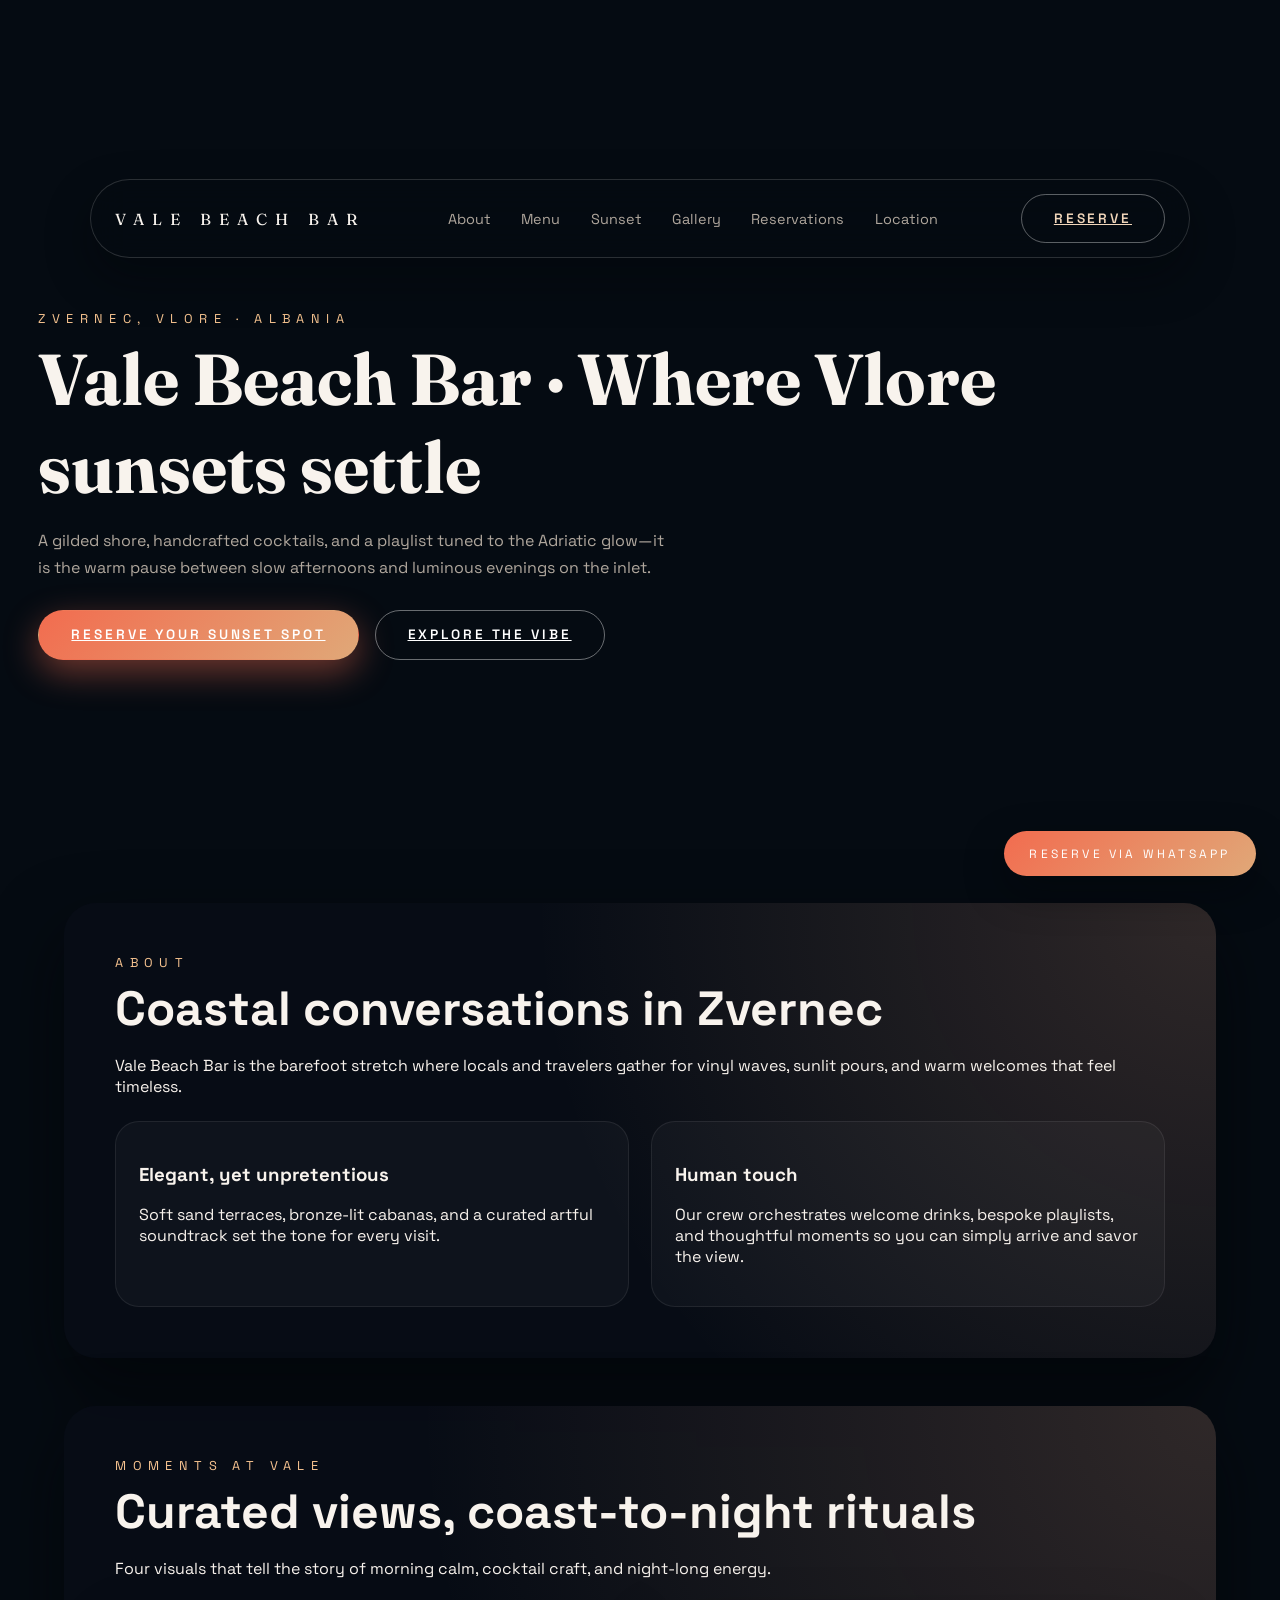
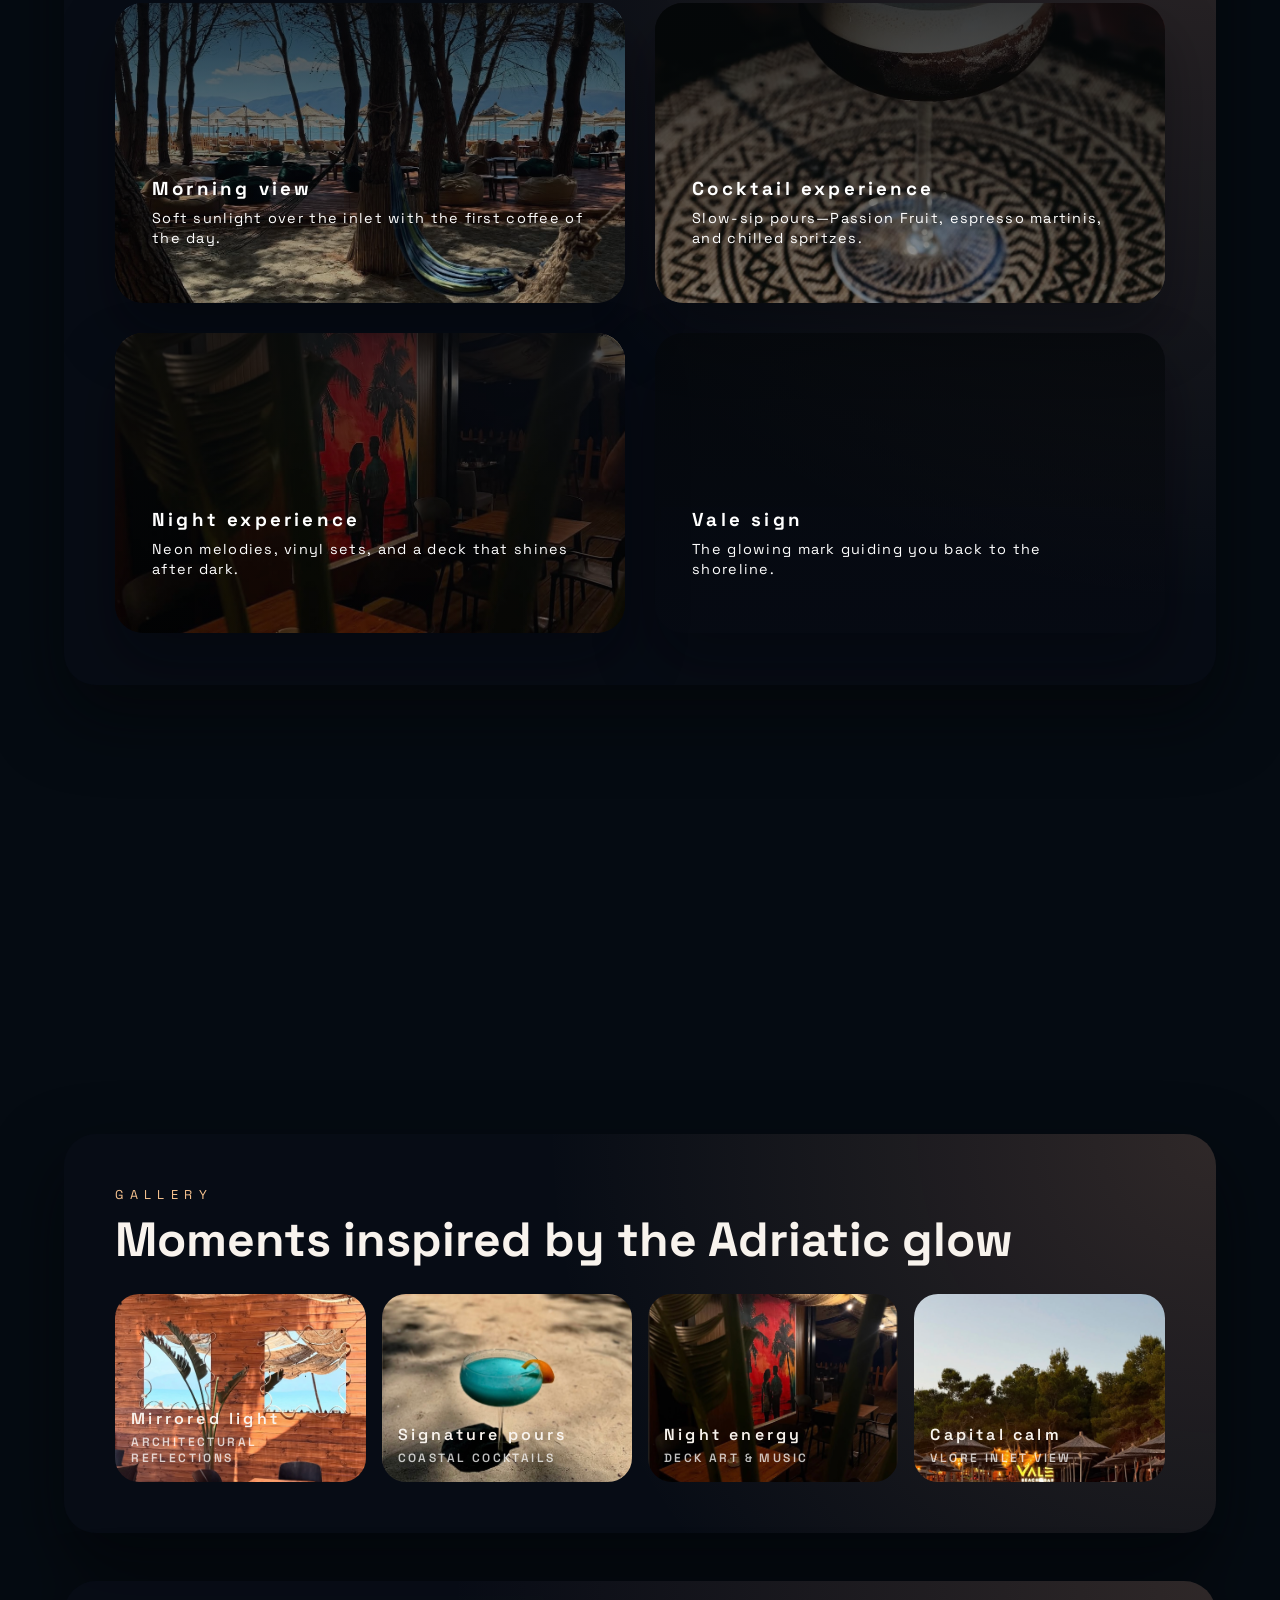
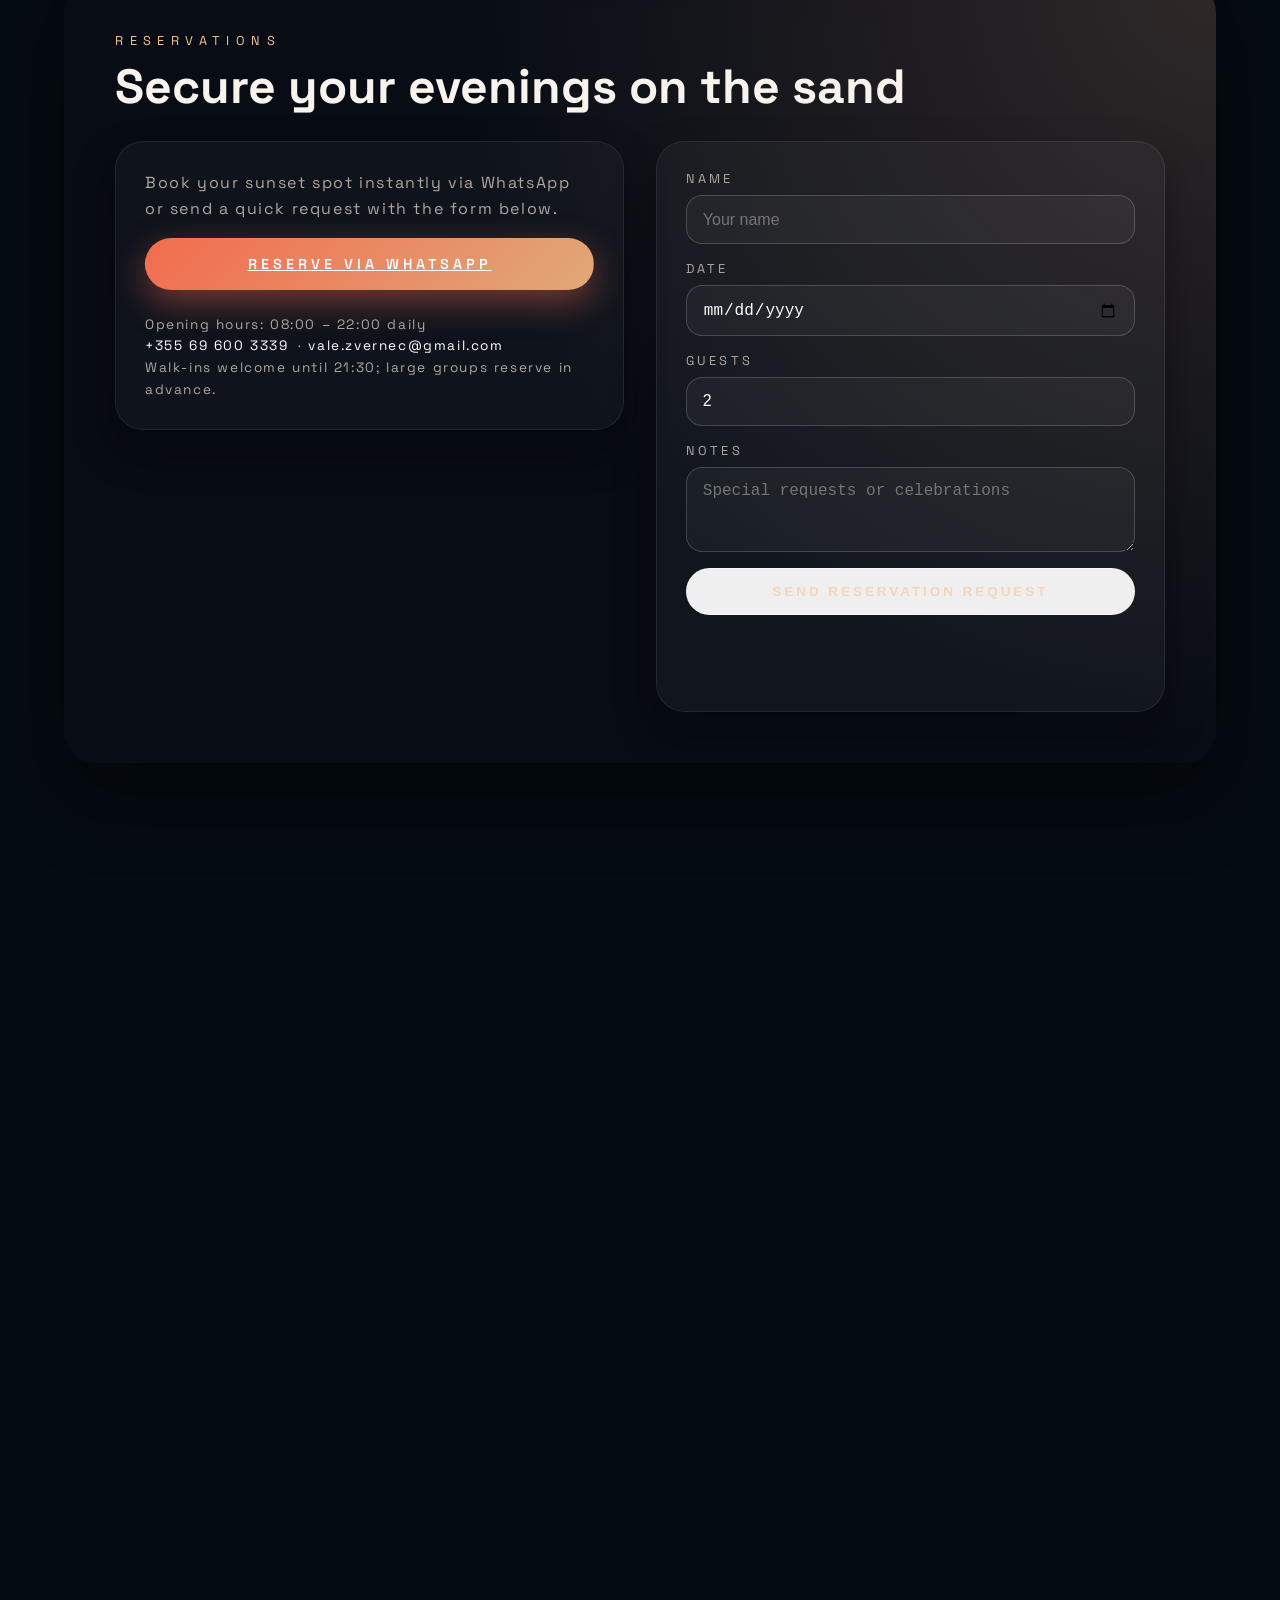
==== commit 20a46f70: "Add files via upload" ====
--- a/index.html
+++ b/index.html
@@ -18,7 +18,6 @@
       <div class="logo">Vale Beach Bar</div>
       <div class="nav-links">
         <a href="#about">About</a>
-        <a href="#menu">Menu preview</a>
         <a href="menu.html">Menu</a>
         <a href="#sunset">Sunset</a>
         <a href="#gallery">Gallery</a>
@@ -65,44 +64,6 @@
           <p>
             Our crew orchestrates welcome drinks, bespoke playlists, and thoughtful moments so you can simply arrive
             and savor the view.
-          </p>
-        </article>
-      </div>
-    </section>
-
-    <section id="menu" class="panel menu reveal">
-      <div class="section-heading">
-        <p class="eyebrow">Menu Preview</p>
-        <!-- Update this headline to reflect the current menu theme or season. -->
-        <h2>Refreshing plates & coastal pours</h2>
-      </div>
-      <div class="menu-cta">
-        <p>For the full menu experience—coffee, cocktails, pizzas, and shoreline bites—open the complete menu.</p>
-        <a class="btn primary" href="menu.html">Explore our Menu</a>
-      </div>
-      <div class="menu-grid">
-        <article>
-          <h3>Cocktails</h3>
-          <p>
-            Mojito, Aperol Spritz, Passion Fruit cooler, and botanical daiquiris tuned for the glow.
-          </p>
-        </article>
-        <article>
-          <h3>Pizza</h3>
-          <p>
-            Stone-fired Margherita, Spicy sausage, and Tuna pizza with seaside herbs.
-          </p>
-        </article>
-        <article>
-          <h3>Snacks</h3>
-          <p>
-            Fries, chicken wings, riffs on sandwiches, and onion rings built for sharing.
-          </p>
-        </article>
-        <article>
-          <h3>Sunset Specials</h3>
-          <p>
-            Boards, rosé spritz pitchers, and one-off bites that roll with the golden hour.
           </p>
         </article>
       </div>
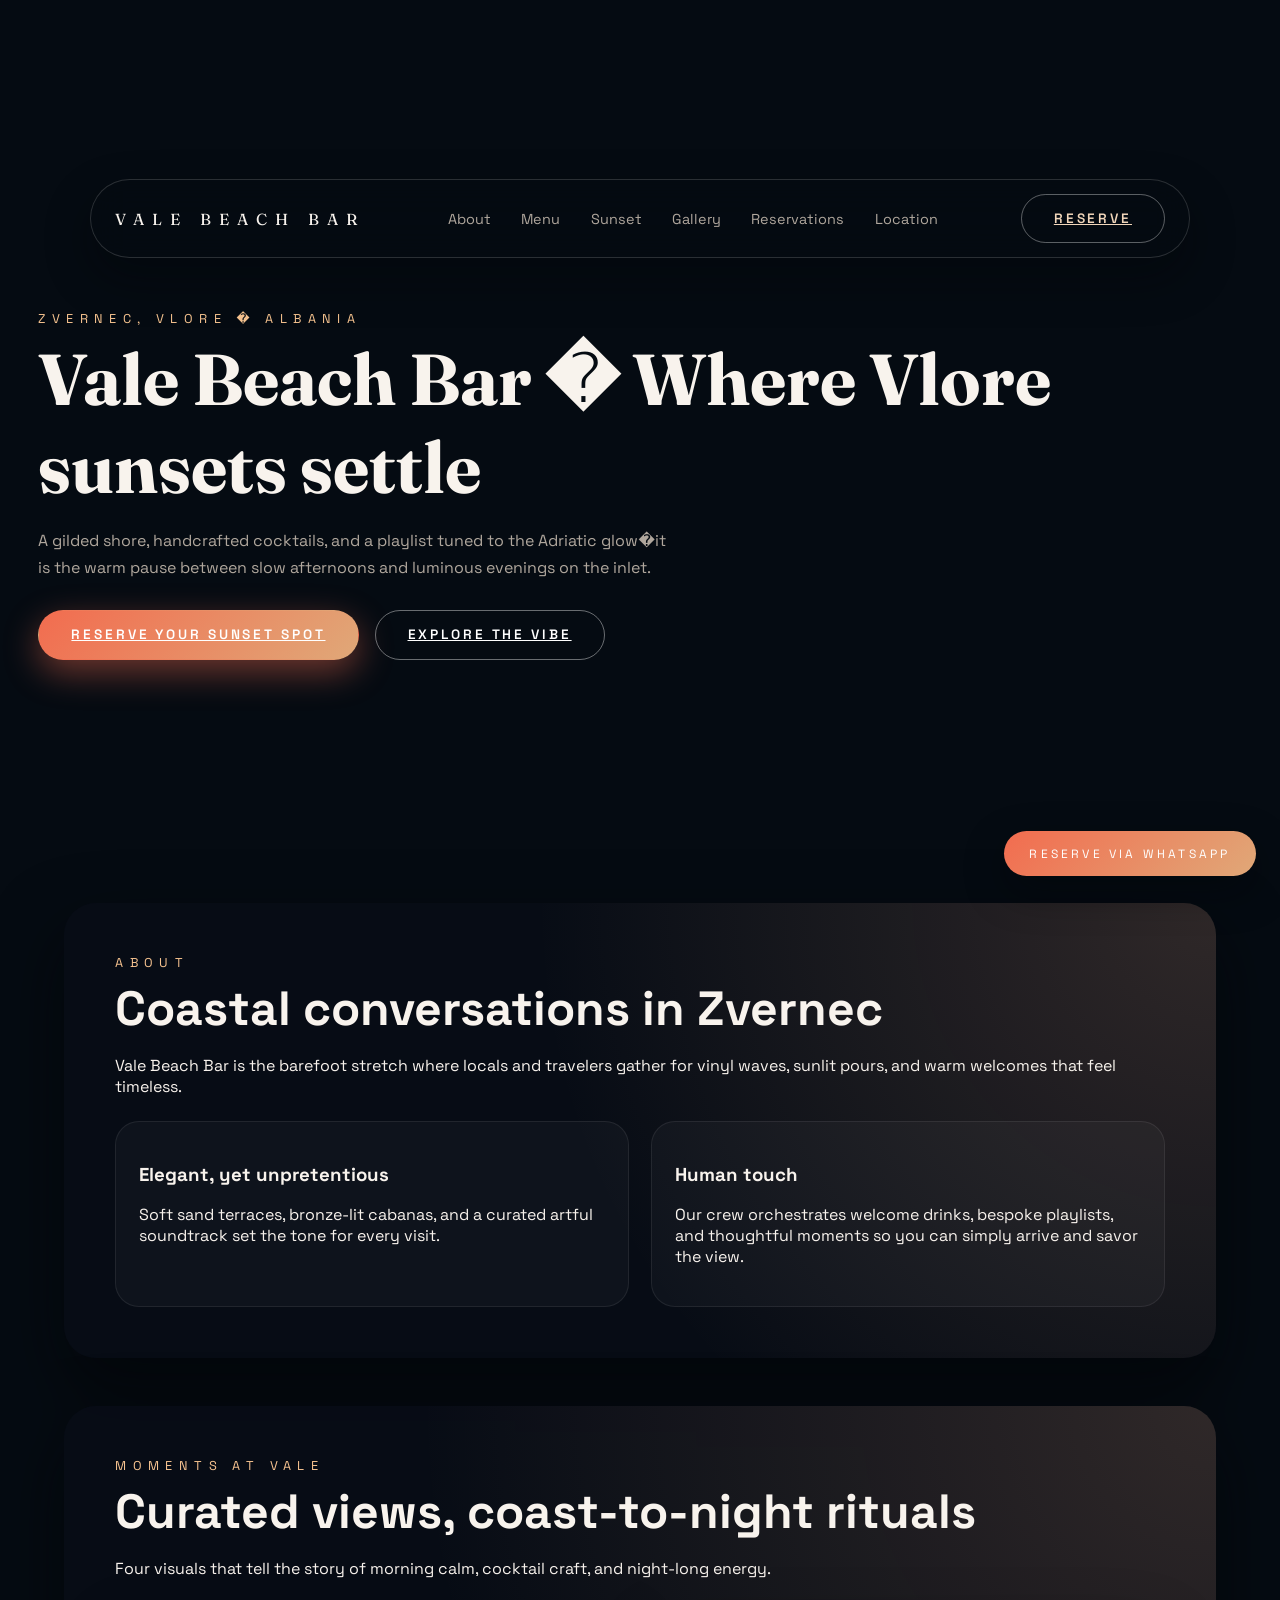
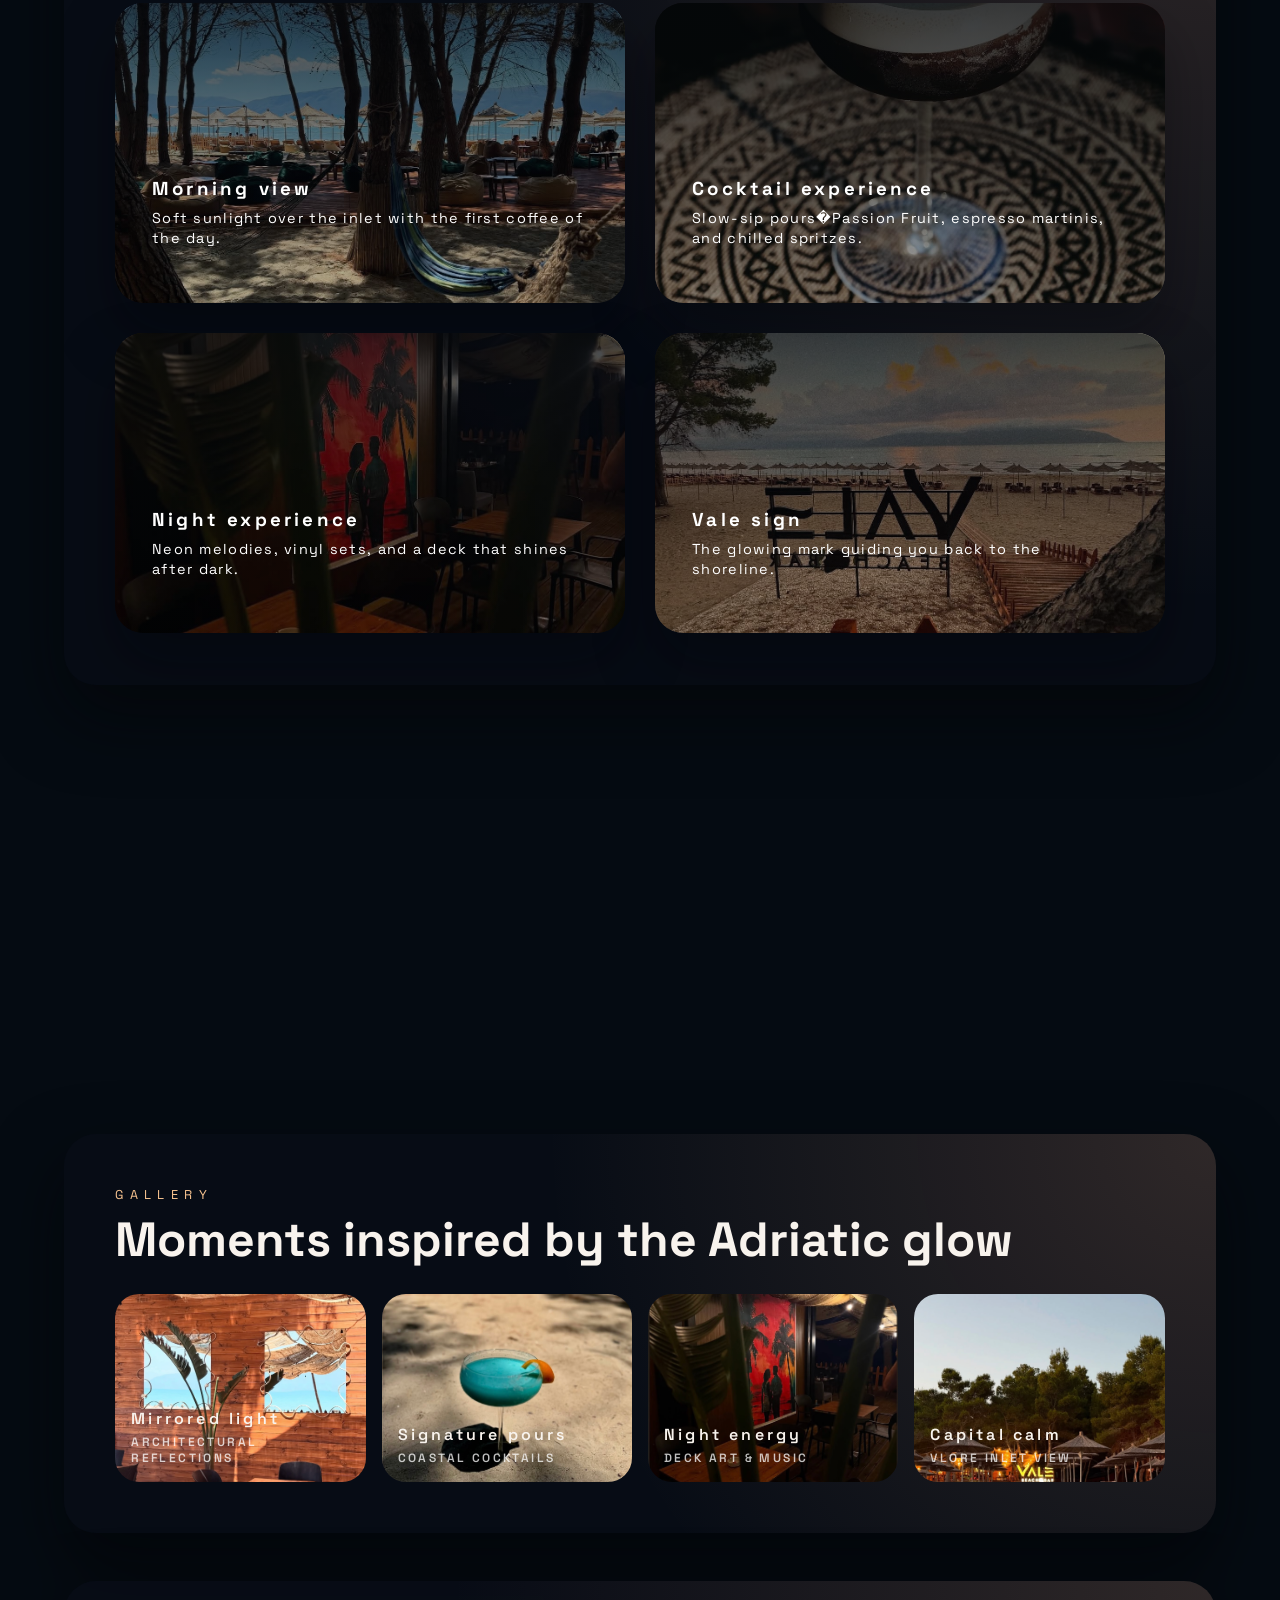
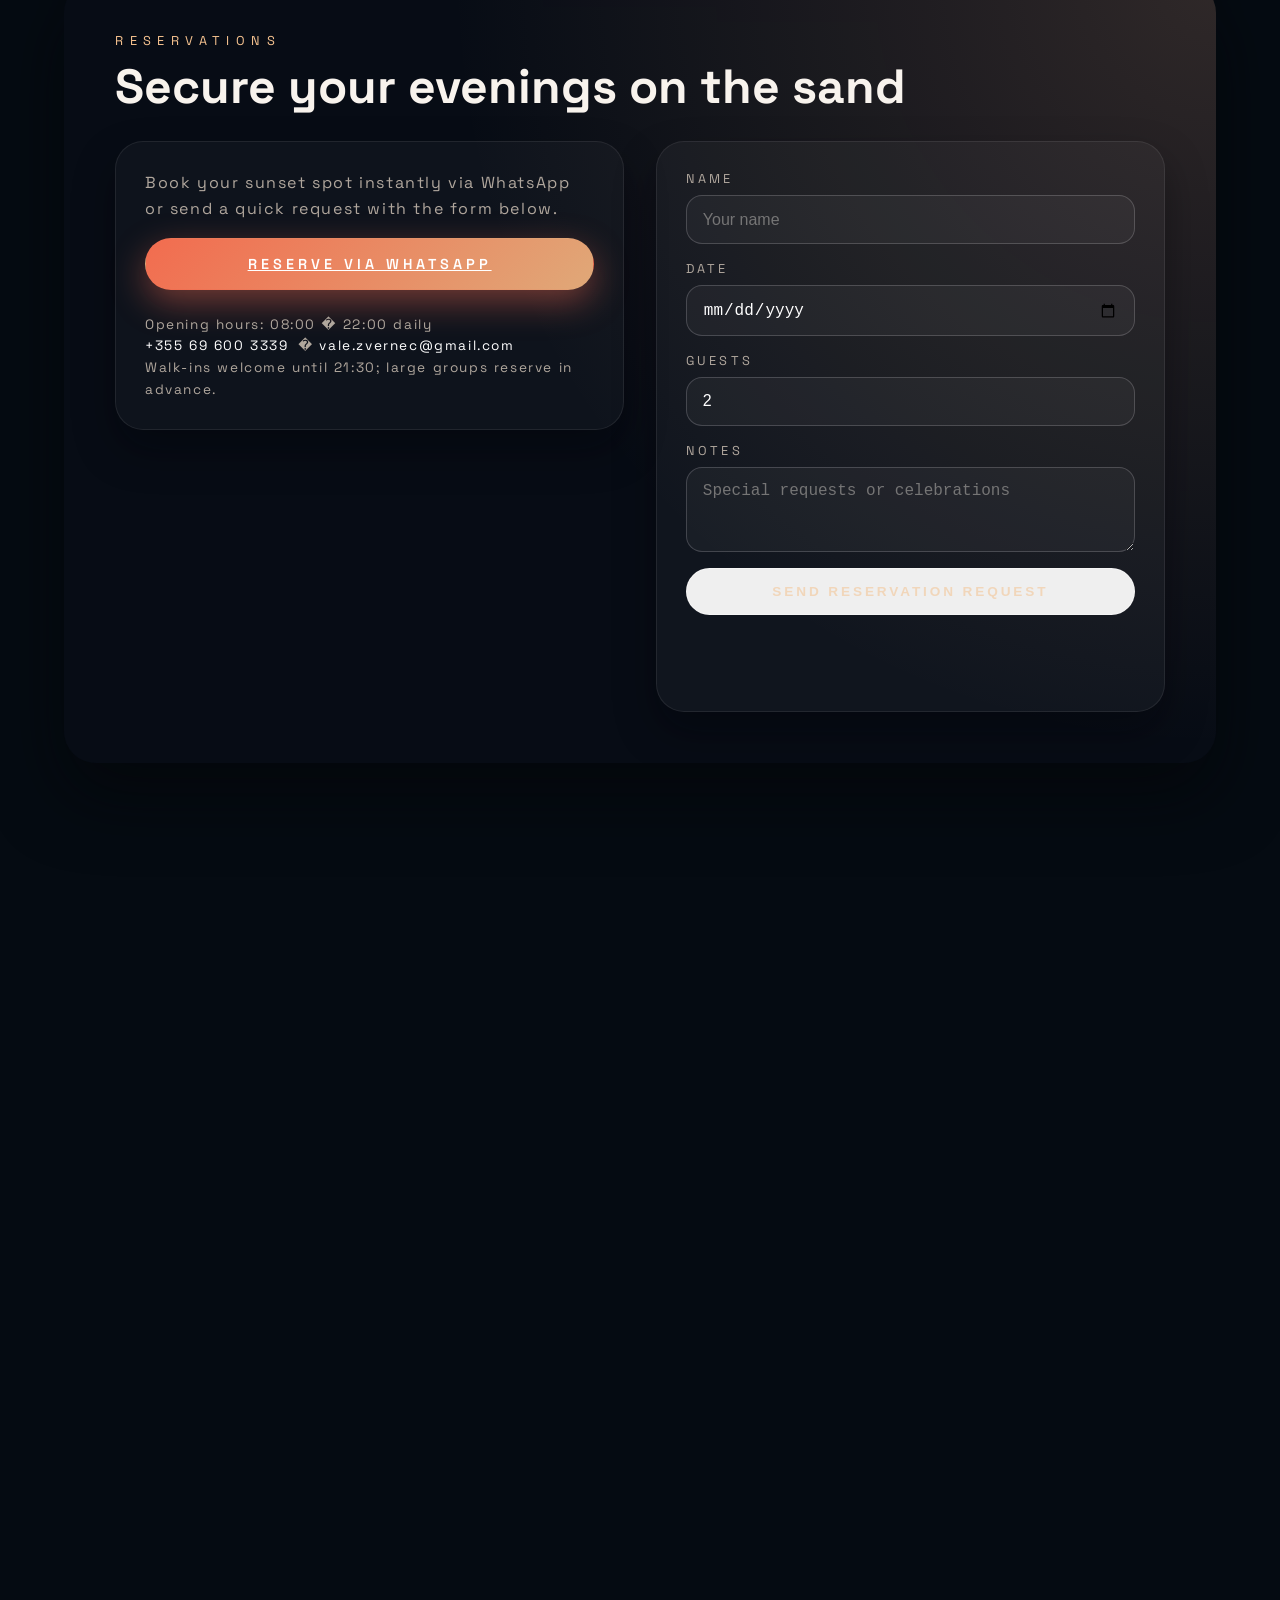
==== commit 4479f4ea: "Add files via upload" ====
--- a/index.html
+++ b/index.html
@@ -1,10 +1,11 @@
-﻿<!DOCTYPE html>
+<!DOCTYPE html>
 <html lang="en">
 <head>
   <meta charset="UTF-8" />
   <meta name="viewport" content="width=device-width, initial-scale=1.0" />
-  <title>Vale Beach Bar · Zvernec, Vlore</title>
+  <title>Vale Beach Bar � Zvernec, Vlore</title>
   <link rel="stylesheet" href="style.css" />
+  <link rel='icon' href='assets/images/vale-sign.jpeg' type='image/jpeg' />
   <link rel="preconnect" href="https://fonts.googleapis.com" />
   <link rel="preconnect" href="https://fonts.gstatic.com" crossorigin />
   <link
@@ -29,10 +30,10 @@
       </div>
     </nav>
     <div class="hero-content">
-      <p class="eyebrow">Zvernec, Vlore · Albania</p>
-      <h1>Vale Beach Bar · Where Vlore sunsets settle</h1>
+      <p class="eyebrow">Zvernec, Vlore � Albania</p>
+      <h1>Vale Beach Bar � Where Vlore sunsets settle</h1>
       <p class="hero-sub">
-        A gilded shore, handcrafted cocktails, and a playlist tuned to the Adriatic glow—it is the warm pause between
+        A gilded shore, handcrafted cocktails, and a playlist tuned to the Adriatic glow�it is the warm pause between
         slow afternoons and luminous evenings on the inlet.
       </p>
       <div class="hero-cta">
@@ -85,7 +86,7 @@
         <article class="experience-card cocktail" style="background-image: url('assets/images/espresso-martini.jpeg');">
           <div>
             <h3>Cocktail experience</h3>
-            <p>Slow-sip pours—Passion Fruit, espresso martinis, and chilled spritzes.</p>
+            <p>Slow-sip pours�Passion Fruit, espresso martinis, and chilled spritzes.</p>
           </div>
         </article>
         <article class="experience-card night" style="background-image: url('assets/images/night-art.jpeg');">
@@ -94,7 +95,7 @@
             <p>Neon melodies, vinyl sets, and a deck that shines after dark.</p>
           </div>
         </article>
-        <article class="experience-card vale-sign" style="background-image: url('assets/images/vale-closing.jpeg');">
+        <article class="experience-card vale-sign" style="background-image: url('assets/images/vale-sign.jpeg');">
           <div>
             <h3>Vale sign</h3>
             <p>The glowing mark guiding you back to the shoreline.</p>
@@ -180,9 +181,9 @@
             Reserve via WhatsApp
           </a>
           <div class="reservation-contact">
-            <p>Opening hours: 08:00 – 22:00 daily</p>
+            <p>Opening hours: 08:00 � 22:00 daily</p>
             <p>
-              <a href="tel:+355696003339">+355 69 600 3339</a> ·
+              <a href="tel:+355696003339">+355 69 600 3339</a> �
               <a href="mailto:vale.zvernec@gmail.com">vale.zvernec@gmail.com</a>
             </p>
             <p>Walk-ins welcome until 21:30; large groups reserve in advance.</p>
@@ -214,22 +215,22 @@
     <section id="location" class="panel location reveal">
       <div class="section-heading">
         <p class="eyebrow">Location</p>
-        <h2>Zvernec, Vlore · Coastal calm</h2>
-        <p>Tucked between the Zvernec bridge and the Adriatic pine groves—reachable by road or private boat drop-off.</p>
+        <h2>Zvernec, Vlore � Coastal calm</h2>
+        <p>Tucked between the Zvernec bridge and the Adriatic pine groves�reachable by road or private boat drop-off.</p>
       </div>
       <div class="location-grid">
         <article>
           <h3>Coordinates</h3>
-          <p>40.4754° N · 19.3642° E</p>
+          <p>40.4754� N � 19.3642� E</p>
         </article>
         <article>
           <h3>Hours</h3>
-          <p>Daily · 08:00 — 22:00</p>
+          <p>Daily � 08:00 � 22:00</p>
         </article>
         <article>
           <h3>Contact</h3>
           <p>
-            <a href="tel:+355696003339">+355 69 600 3339</a> ·
+            <a href="tel:+355696003339">+355 69 600 3339</a> �
             <a href="mailto:vale.zvernec@gmail.com">vale.zvernec@gmail.com</a>
           </p>
         </article>
@@ -246,7 +247,7 @@
         <p class="eyebrow">Moments on Instagram</p>
         <h2>Follow the glow in real time</h2>
       </div>
-      <div class="instagram-cta-block" style="background-image: linear-gradient(135deg, rgba(4, 7, 10, 0.7), rgba(4, 7, 10, 0.2)), url('assets/images/vale-closing.jpeg');">
+      <div class="instagram-cta-block" style="background-image: linear-gradient(135deg, rgba(4, 7, 10, 0.7), rgba(4, 7, 10, 0.2)), url('assets/images/vale-sign.jpeg');">
         <div>
           <p>Daily light, cocktails, and shoreline playlists.</p>
           <a class="btn secondary instagram-cta" href="https://www.instagram.com/vale.zvernec" target="_blank" rel="noopener noreferrer">Visit Vale on Instagram</a>
@@ -256,8 +257,8 @@
     <footer class="footer reveal">
     <div>
       <strong>Vale Beach Bar</strong>
-      <p>Stylish coastal hospitality · Vlore, Albania</p>
-      <p class="footer-hours">Opening Hours: Daily · 08:00 — 22:00</p>
+      <p>Stylish coastal hospitality � Vlore, Albania</p>
+      <p class="footer-hours">Opening Hours: Daily � 08:00 � 22:00</p>
       <!-- Update the hours copy as needed. -->
     </div>
     <div>
@@ -300,3 +301,5 @@
 
 
 
+
+
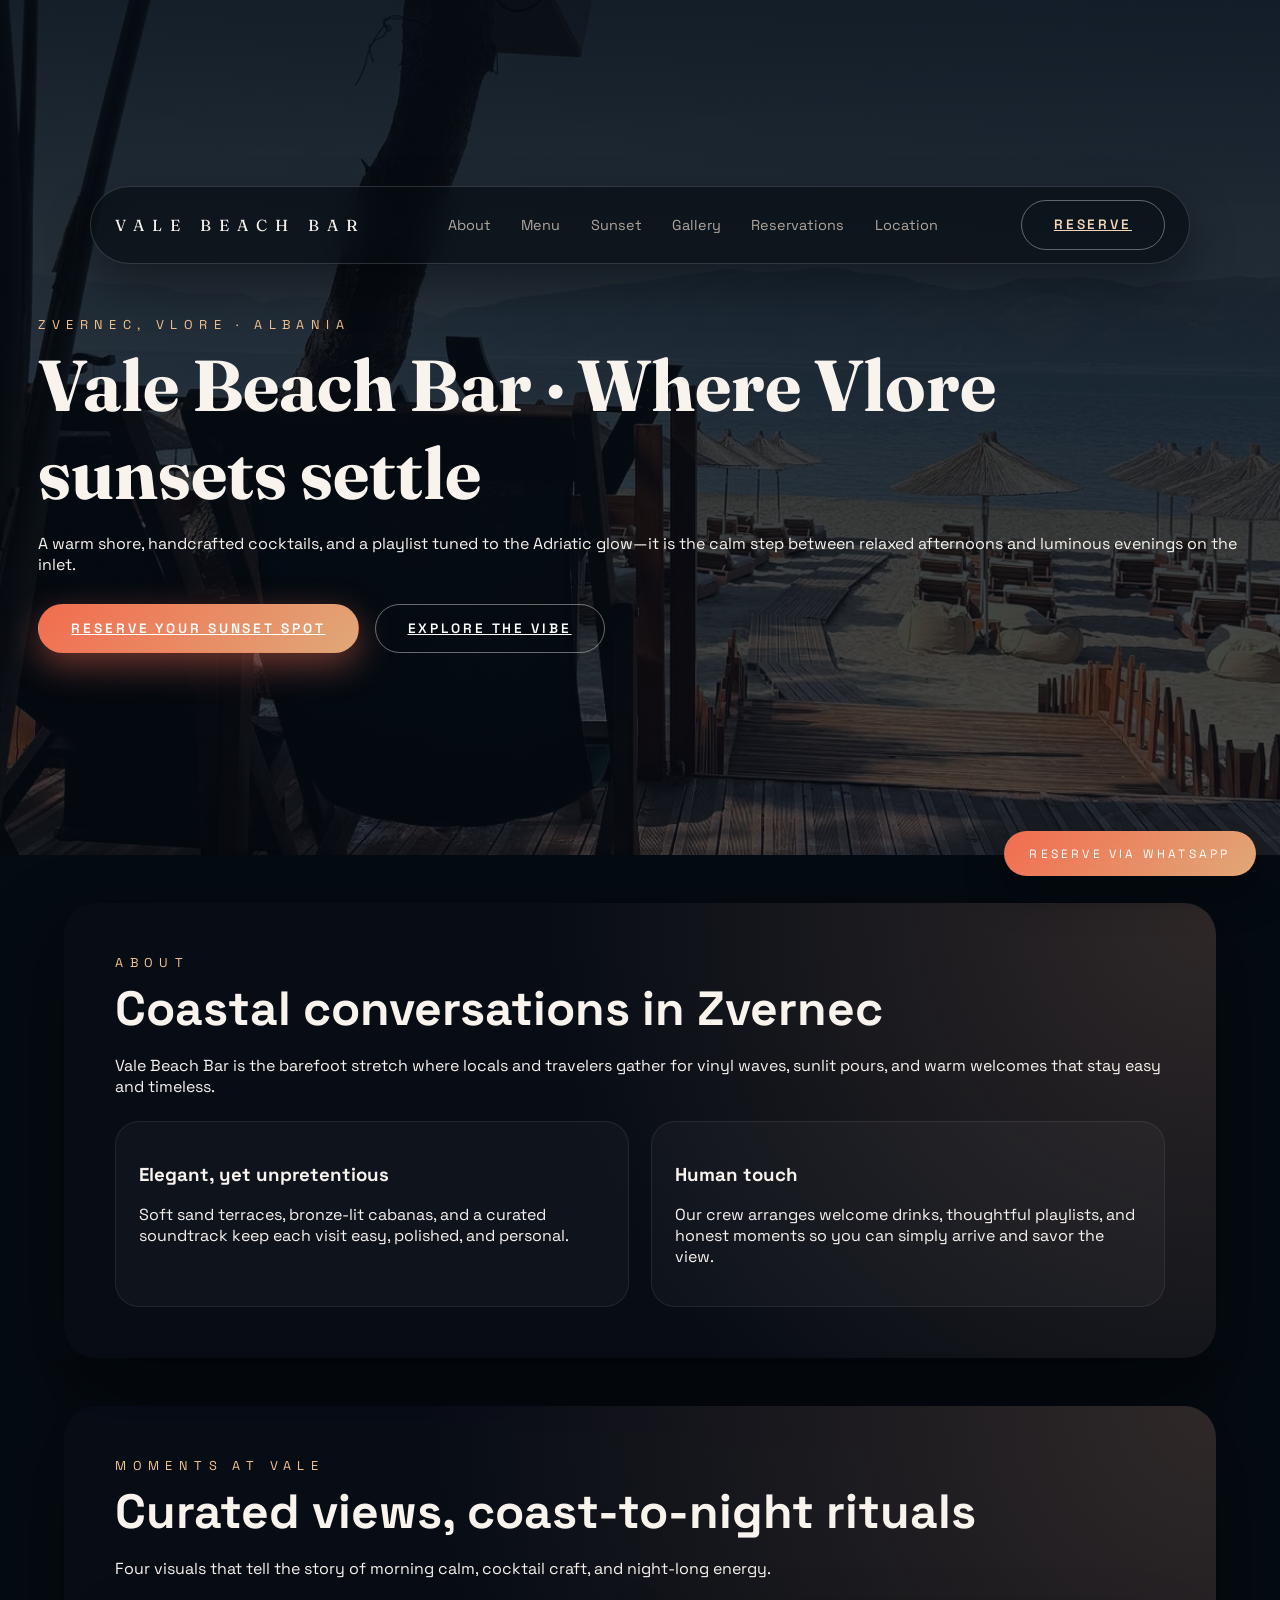
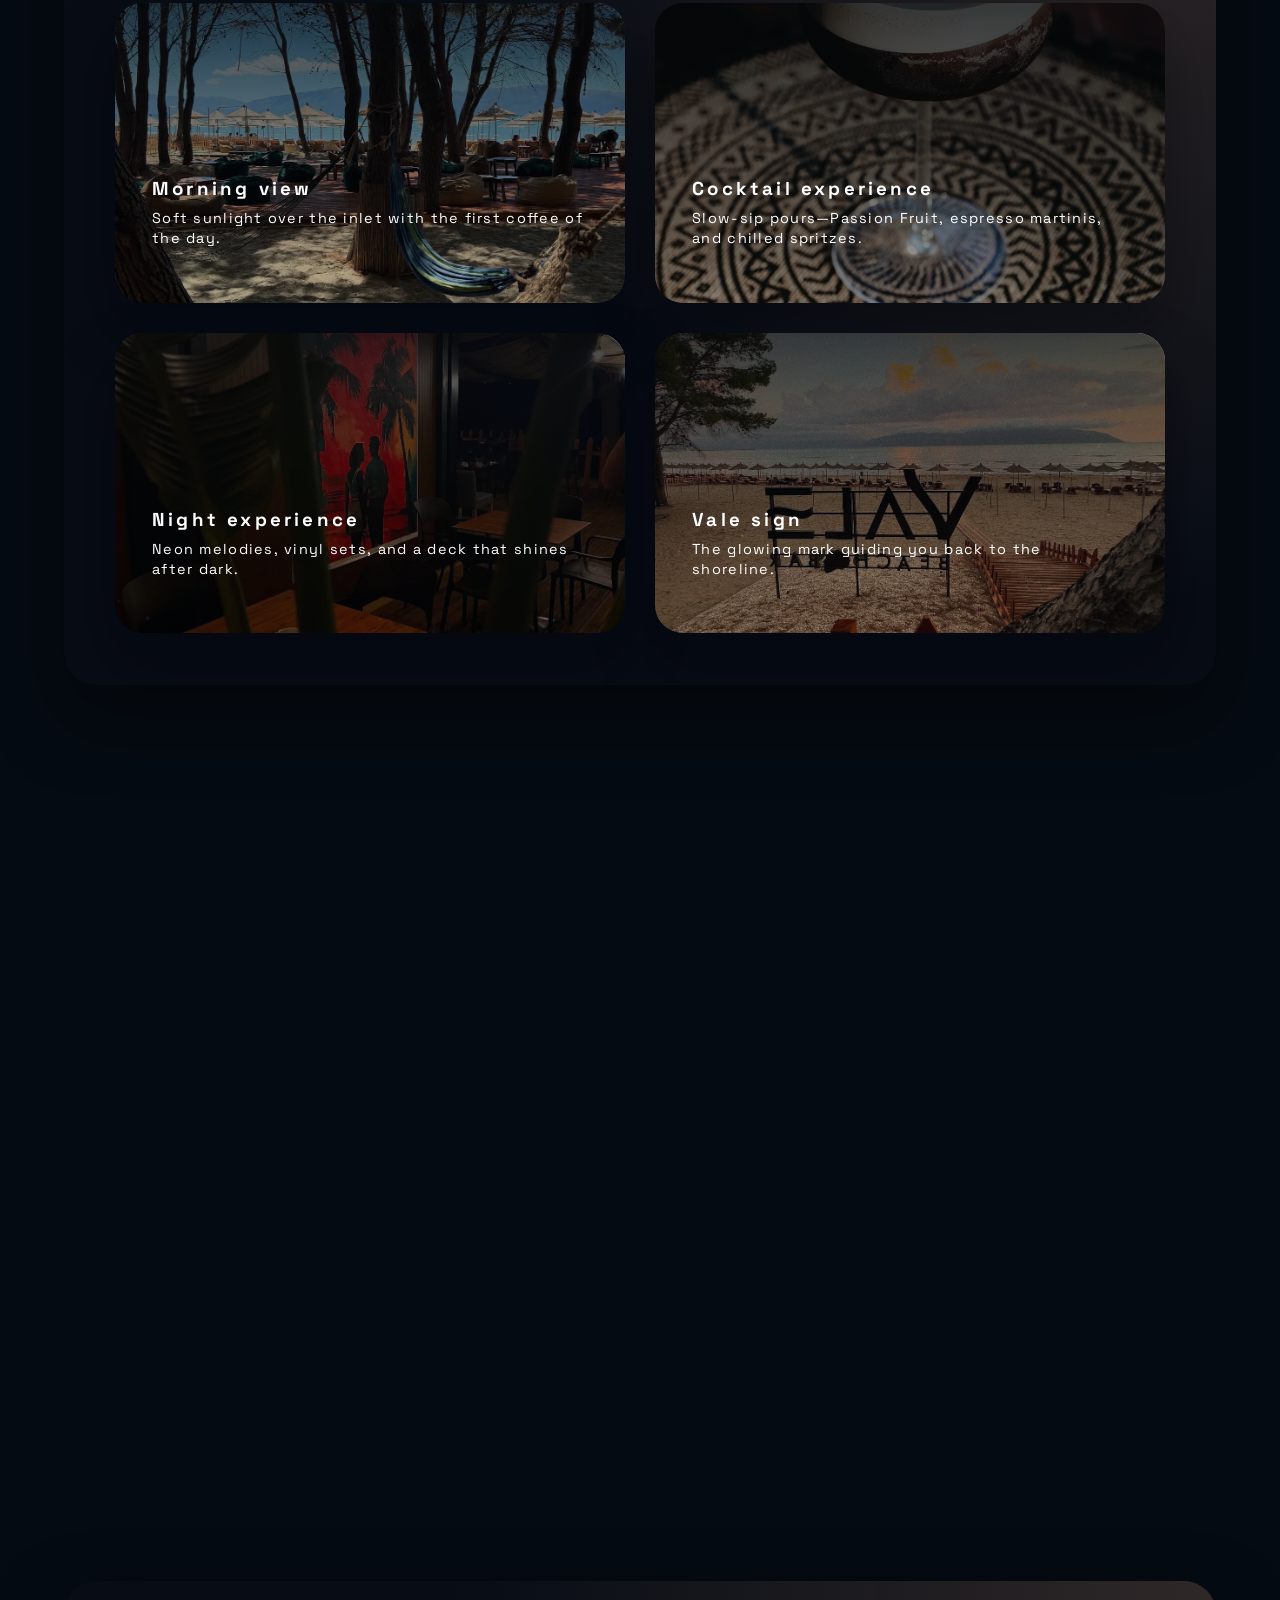
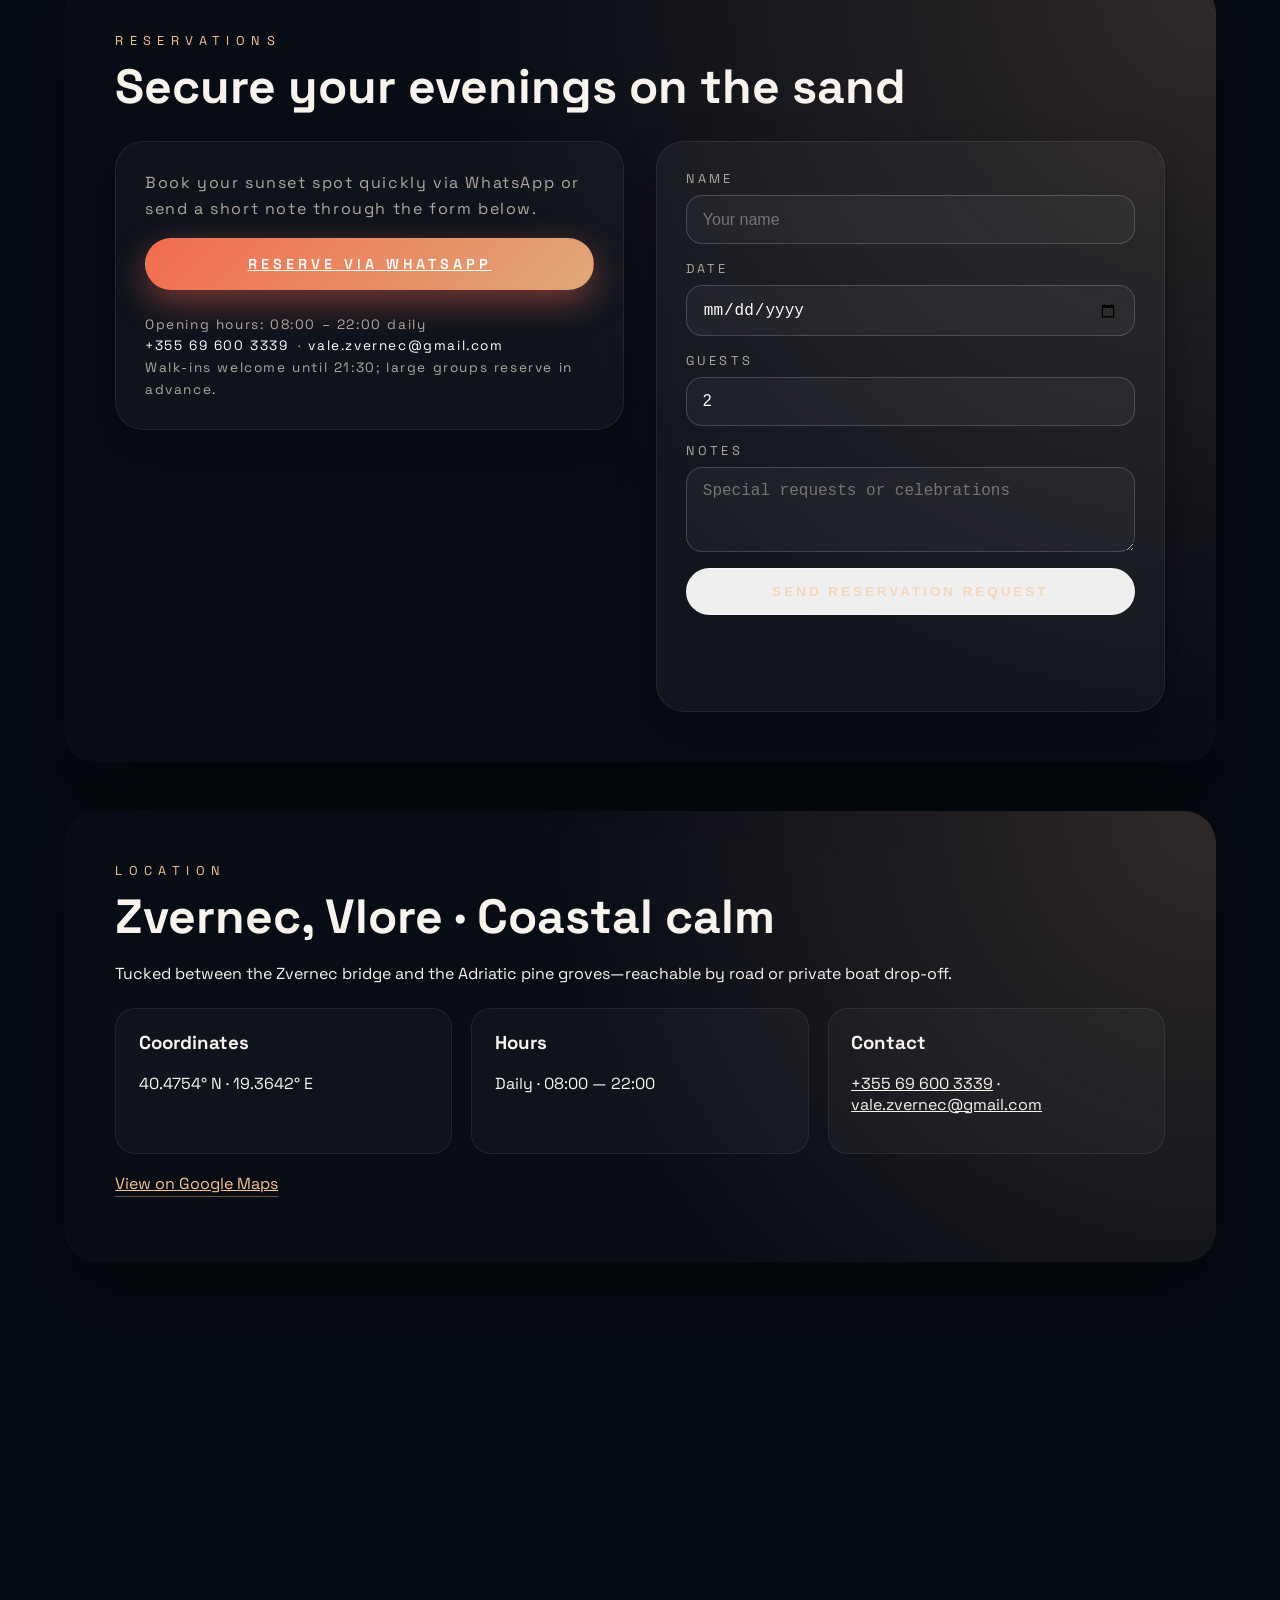
==== commit 6025b417: "Add files via upload" ====
--- a/index.html
+++ b/index.html
@@ -1,9 +1,9 @@
-<!DOCTYPE html>
+﻿<!DOCTYPE html>
 <html lang="en">
 <head>
   <meta charset="UTF-8" />
   <meta name="viewport" content="width=device-width, initial-scale=1.0" />
-  <title>Vale Beach Bar � Zvernec, Vlore</title>
+  <title>Vale Beach Bar · Zvernec, Vlore</title>
   <link rel="stylesheet" href="style.css" />
   <link rel='icon' href='assets/images/vale-sign.jpeg' type='image/jpeg' />
   <link rel="preconnect" href="https://fonts.googleapis.com" />
@@ -30,11 +30,11 @@
       </div>
     </nav>
     <div class="hero-content">
-      <p class="eyebrow">Zvernec, Vlore � Albania</p>
-      <h1>Vale Beach Bar � Where Vlore sunsets settle</h1>
-      <p class="hero-sub">
-        A gilded shore, handcrafted cocktails, and a playlist tuned to the Adriatic glow�it is the warm pause between
-        slow afternoons and luminous evenings on the inlet.
+      <p class="eyebrow">Zvernec, Vlore · Albania</p>
+      <h1>Vale Beach Bar · Where Vlore sunsets settle</h1>
+      <p class=\"hero-sub\">
+        A warm shore, handcrafted cocktails, and a playlist tuned to the Adriatic glow—it is the calm step between
+        relaxed afternoons and luminous evenings on the inlet.
       </p>
       <div class="hero-cta">
         <a class="btn primary" href="#reservations">Reserve your sunset spot</a>
@@ -49,22 +49,21 @@
       <div class="section-heading">
         <p class="eyebrow">About</p>
         <h2>Coastal conversations in Zvernec</h2>
-        <p>
-          Vale Beach Bar is the barefoot stretch where locals and travelers gather for vinyl waves, sunlit pours, and warm welcomes that feel timeless.
+        <p>
+          Vale Beach Bar is the barefoot stretch where locals and travelers gather for vinyl waves, sunlit pours, and warm welcomes that stay easy and timeless.
         </p>
       </div>
       <div class="about-layout">
         <article>
           <h3>Elegant, yet unpretentious</h3>
           <p>
-            Soft sand terraces, bronze-lit cabanas, and a curated artful soundtrack set the tone for every visit.
+            Soft sand terraces, bronze-lit cabanas, and a curated soundtrack keep each visit easy, polished, and personal.
           </p>
         </article>
         <article>
           <h3>Human touch</h3>
-          <p>
-            Our crew orchestrates welcome drinks, bespoke playlists, and thoughtful moments so you can simply arrive
-            and savor the view.
+          <p>
+            Our crew arranges welcome drinks, thoughtful playlists, and honest moments so you can simply arrive and savor the view.
           </p>
         </article>
       </div>
@@ -86,7 +85,7 @@
         <article class="experience-card cocktail" style="background-image: url('assets/images/espresso-martini.jpeg');">
           <div>
             <h3>Cocktail experience</h3>
-            <p>Slow-sip pours�Passion Fruit, espresso martinis, and chilled spritzes.</p>
+            <p>Slow-sip pours—Passion Fruit, espresso martinis, and chilled spritzes.</p>
           </div>
         </article>
         <article class="experience-card night" style="background-image: url('assets/images/night-art.jpeg');">
@@ -109,8 +108,7 @@
         <p class="eyebrow">Sunset & Sound</p>
         <h2>Where the sky sets the tempo</h2>
         <p>
-          Golden hours arrive with live acoustic sets, vinyl-led sunset transitions, and a sound palette that follows
-          the breeze. Come for the aperitif, stay for the glow as the shore calms and the night settles in.
+          Golden hours arrive with live acoustic sets, vinyl-led sunset transitions, and a sound palette that follows the breeze. Come for the aperitif and stay for the glow as the shore calms and the night settles in.
         </p>
         <div class="sunset-stats">
           <div>
@@ -170,7 +168,7 @@
       <div class="reservation-grid">
         <div class="reservation-aside">
           <p class="reservation-note">
-            Book your sunset spot instantly via WhatsApp or send a quick request with the form below.
+            Book your sunset spot quickly via WhatsApp or send a short note through the form below.
           </p>
           <a
             class="btn primary whatsapp-btn big"
@@ -181,9 +179,9 @@
             Reserve via WhatsApp
           </a>
           <div class="reservation-contact">
-            <p>Opening hours: 08:00 � 22:00 daily</p>
+            <p>Opening hours: 08:00 – 22:00 daily</p>
             <p>
-              <a href="tel:+355696003339">+355 69 600 3339</a> �
+              <a href="tel:+355696003339">+355 69 600 3339</a> ·
               <a href="mailto:vale.zvernec@gmail.com">vale.zvernec@gmail.com</a>
             </p>
             <p>Walk-ins welcome until 21:30; large groups reserve in advance.</p>
@@ -215,22 +213,22 @@
     <section id="location" class="panel location reveal">
       <div class="section-heading">
         <p class="eyebrow">Location</p>
-        <h2>Zvernec, Vlore � Coastal calm</h2>
-        <p>Tucked between the Zvernec bridge and the Adriatic pine groves�reachable by road or private boat drop-off.</p>
+        <h2>Zvernec, Vlore · Coastal calm</h2>
+        <p>Tucked between the Zvernec bridge and the Adriatic pine groves—reachable by road or private boat drop-off.</p>
       </div>
       <div class="location-grid">
         <article>
           <h3>Coordinates</h3>
-          <p>40.4754� N � 19.3642� E</p>
+          <p>40.4754° N · 19.3642° E</p>
         </article>
         <article>
           <h3>Hours</h3>
-          <p>Daily � 08:00 � 22:00</p>
+          <p>Daily · 08:00 — 22:00</p>
         </article>
         <article>
           <h3>Contact</h3>
           <p>
-            <a href="tel:+355696003339">+355 69 600 3339</a> �
+            <a href="tel:+355696003339">+355 69 600 3339</a> ·
             <a href="mailto:vale.zvernec@gmail.com">vale.zvernec@gmail.com</a>
           </p>
         </article>
@@ -257,8 +255,8 @@
     <footer class="footer reveal">
     <div>
       <strong>Vale Beach Bar</strong>
-      <p>Stylish coastal hospitality � Vlore, Albania</p>
-      <p class="footer-hours">Opening Hours: Daily � 08:00 � 22:00</p>
+      <p>Stylish coastal hospitality · Zvernec, Vlore</p>
+      <p class="footer-hours">Opening Hours: Daily · 08:00 — 22:00</p>
       <!-- Update the hours copy as needed. -->
     </div>
     <div>
@@ -303,3 +301,12 @@
 
 
 
+
+
+
+
+
+
+
+
+
--- a/style.css
+++ b/style.css
@@ -35,7 +35,7 @@
   gap: 2rem;
   position: relative;
   background-image: linear-gradient(180deg, rgba(5, 11, 18, 0.9), rgba(5, 11, 18, 0.7)),
-    url('assets/images/goodmorning.jpeg');
+    url('assets/images/morning-view.jpeg');
   background-size: cover;
   background-position: center;
 }
@@ -760,3 +760,6 @@
   transform: translateY(0);
   pointer-events: auto;
 }
+
+
+
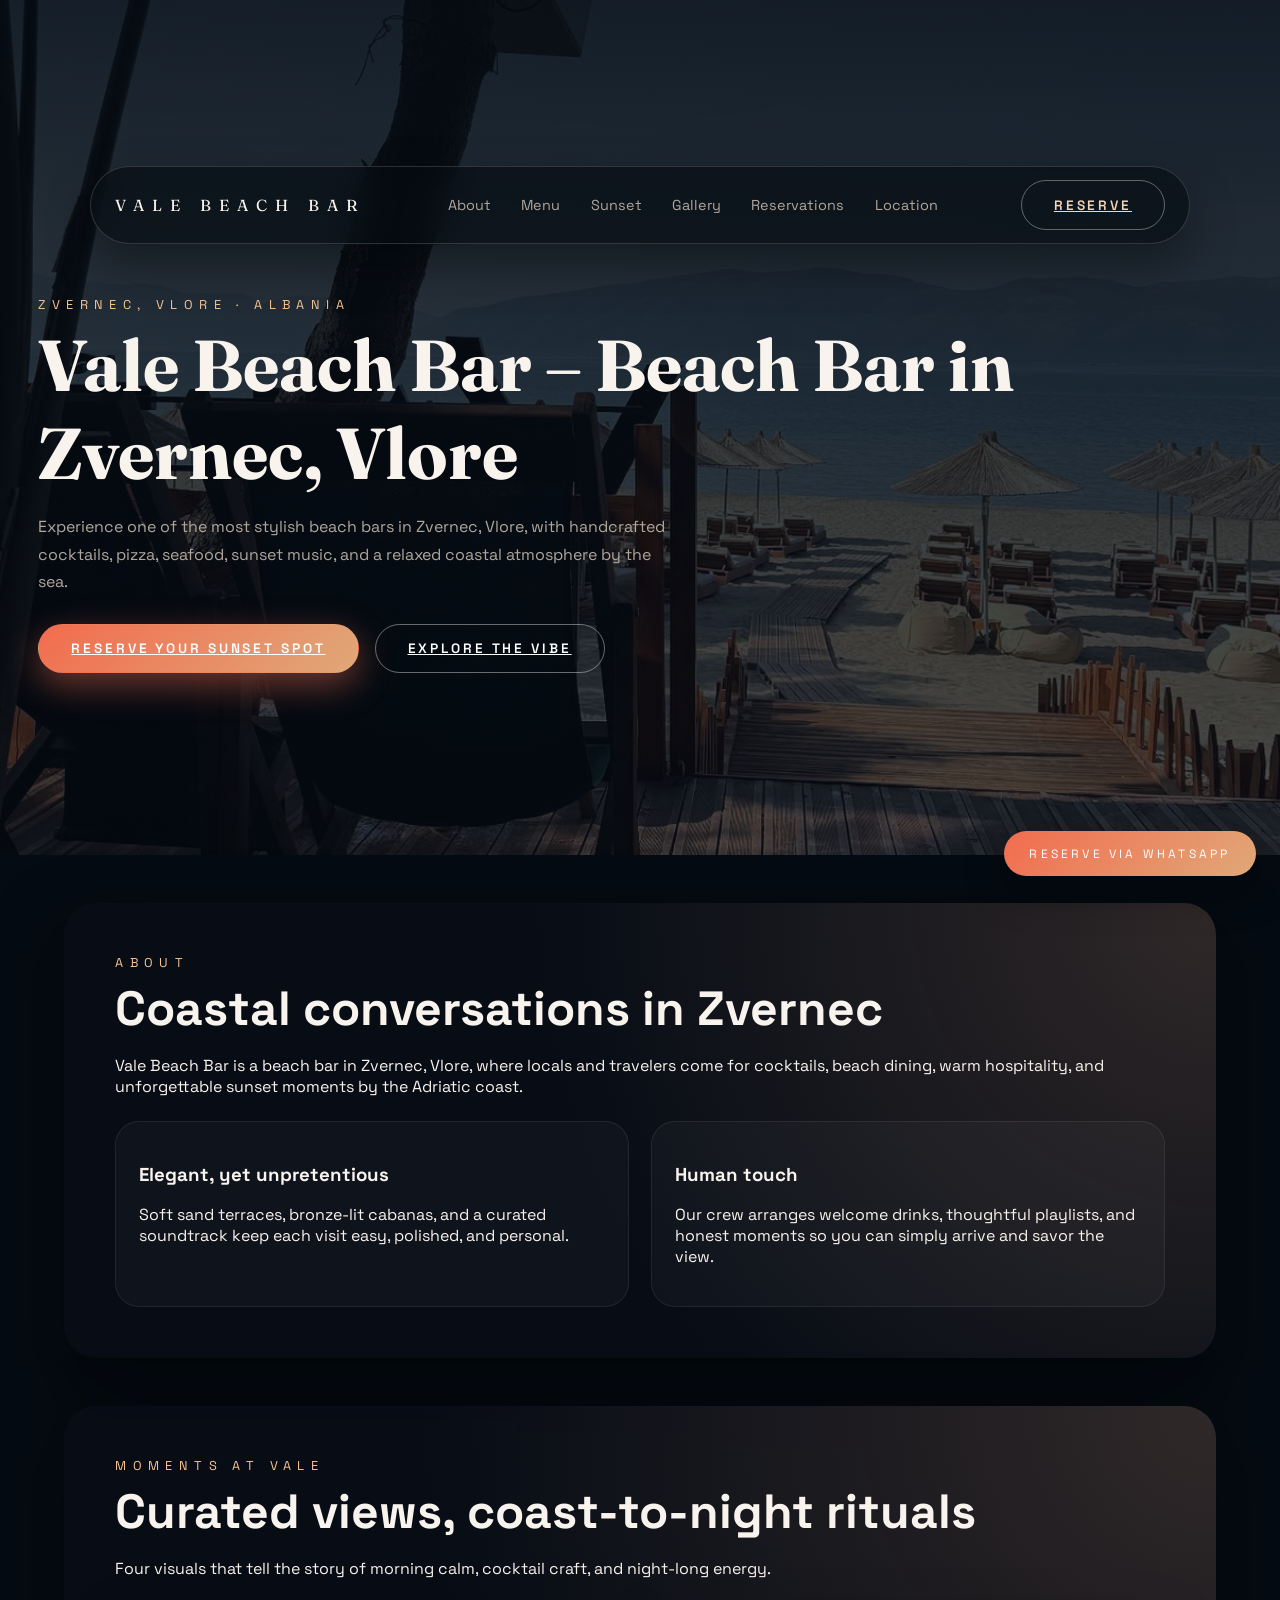
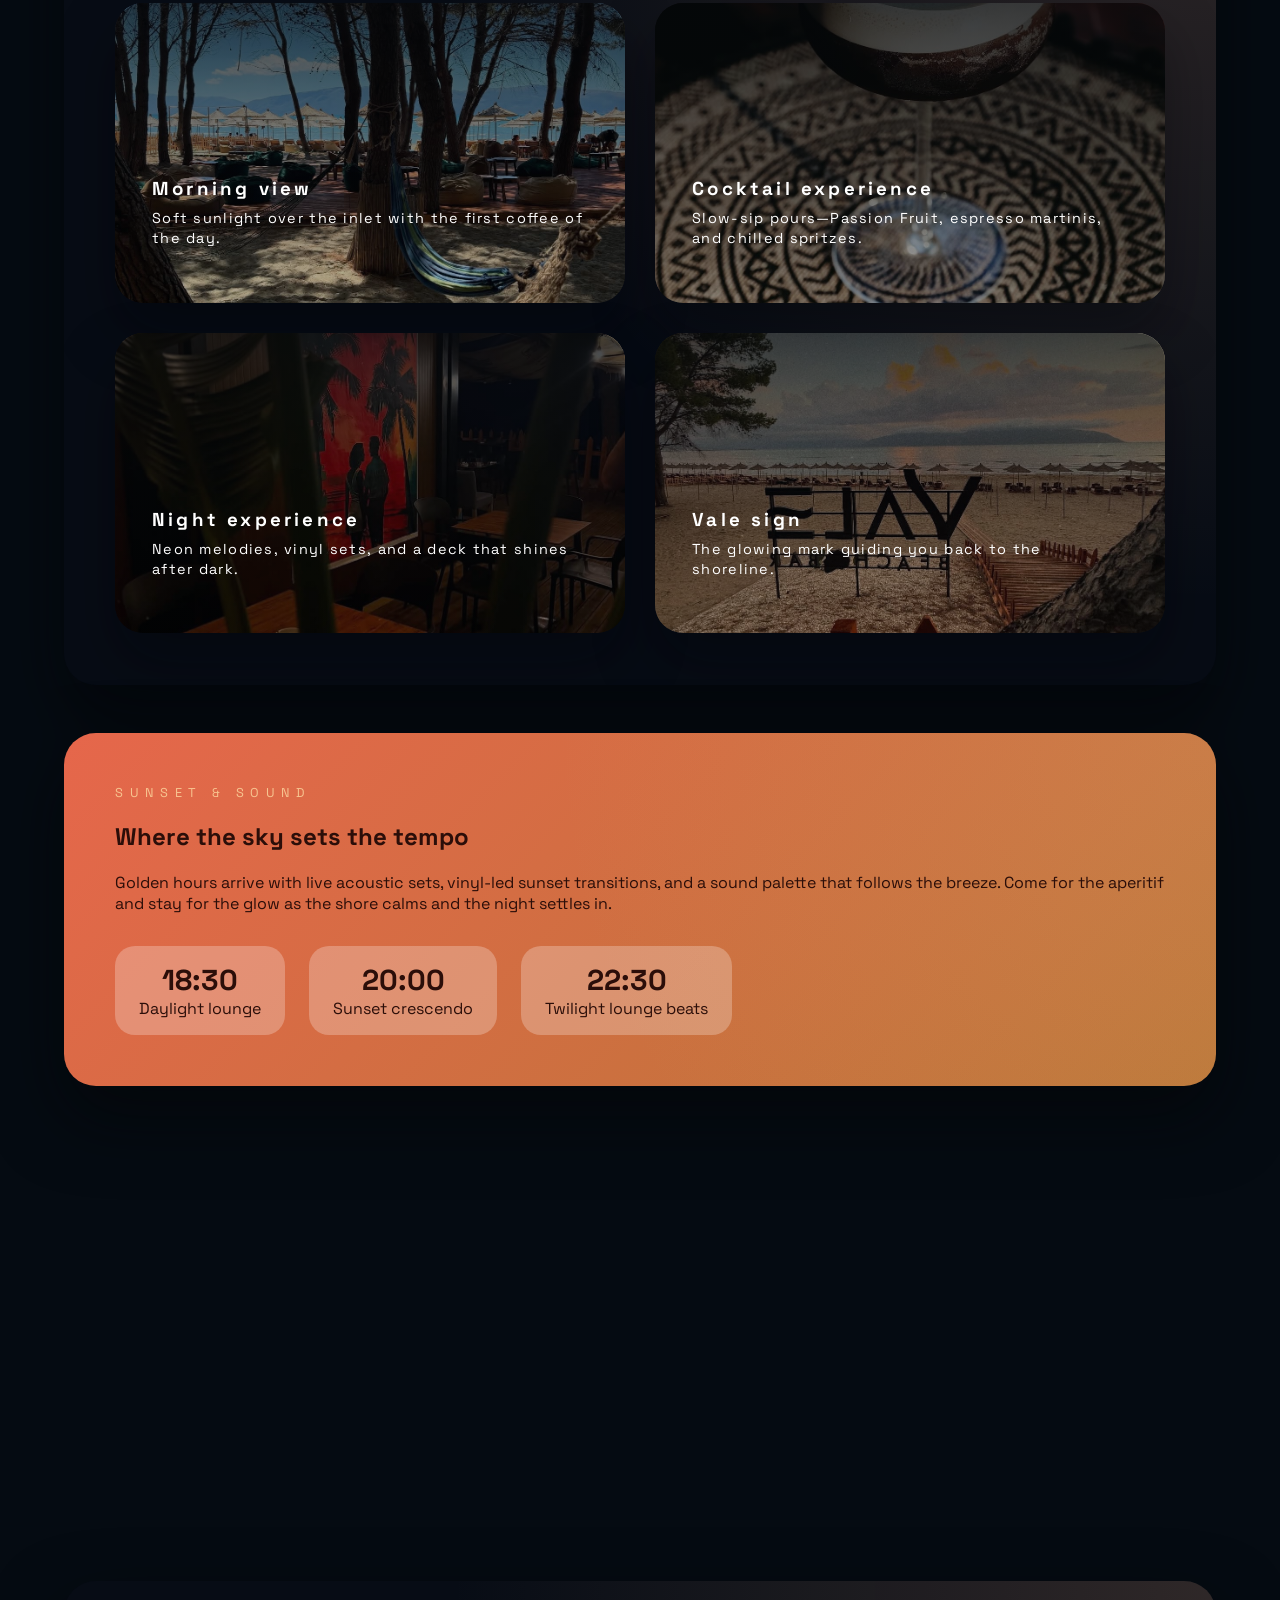
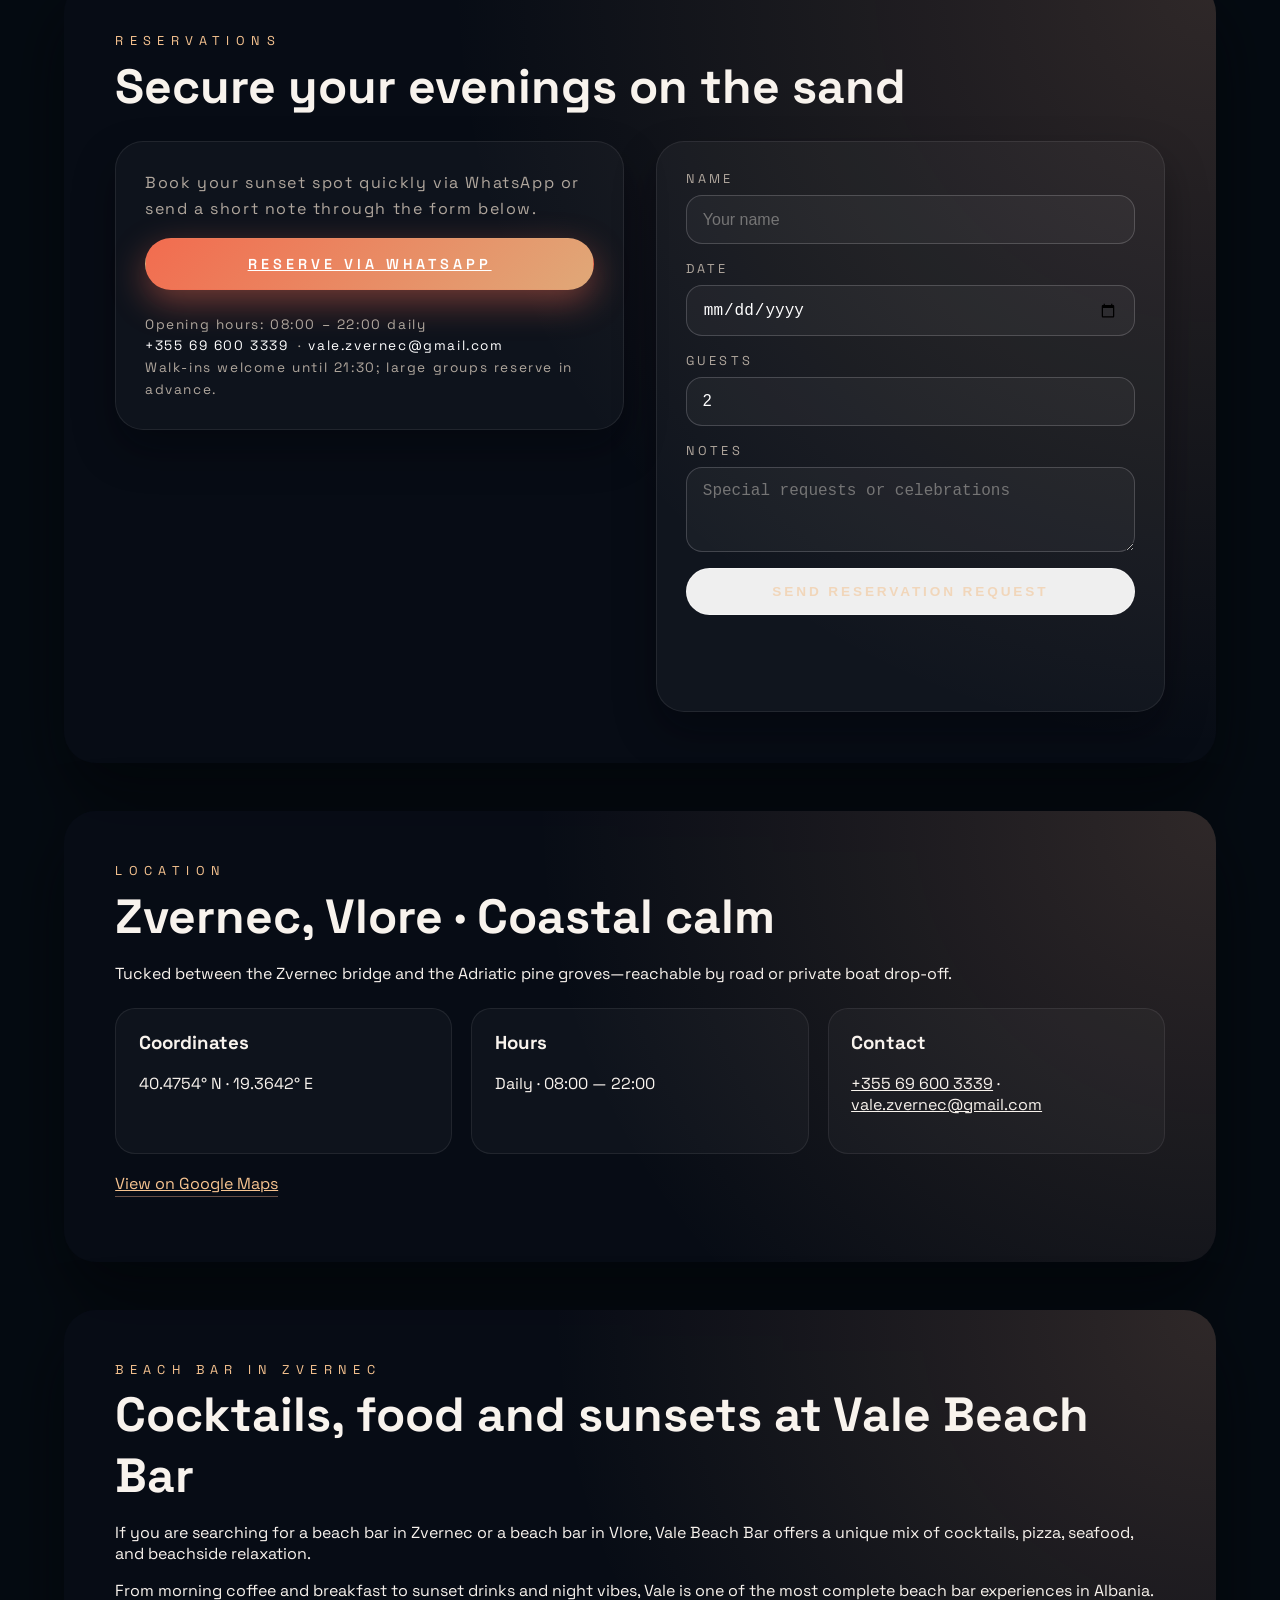
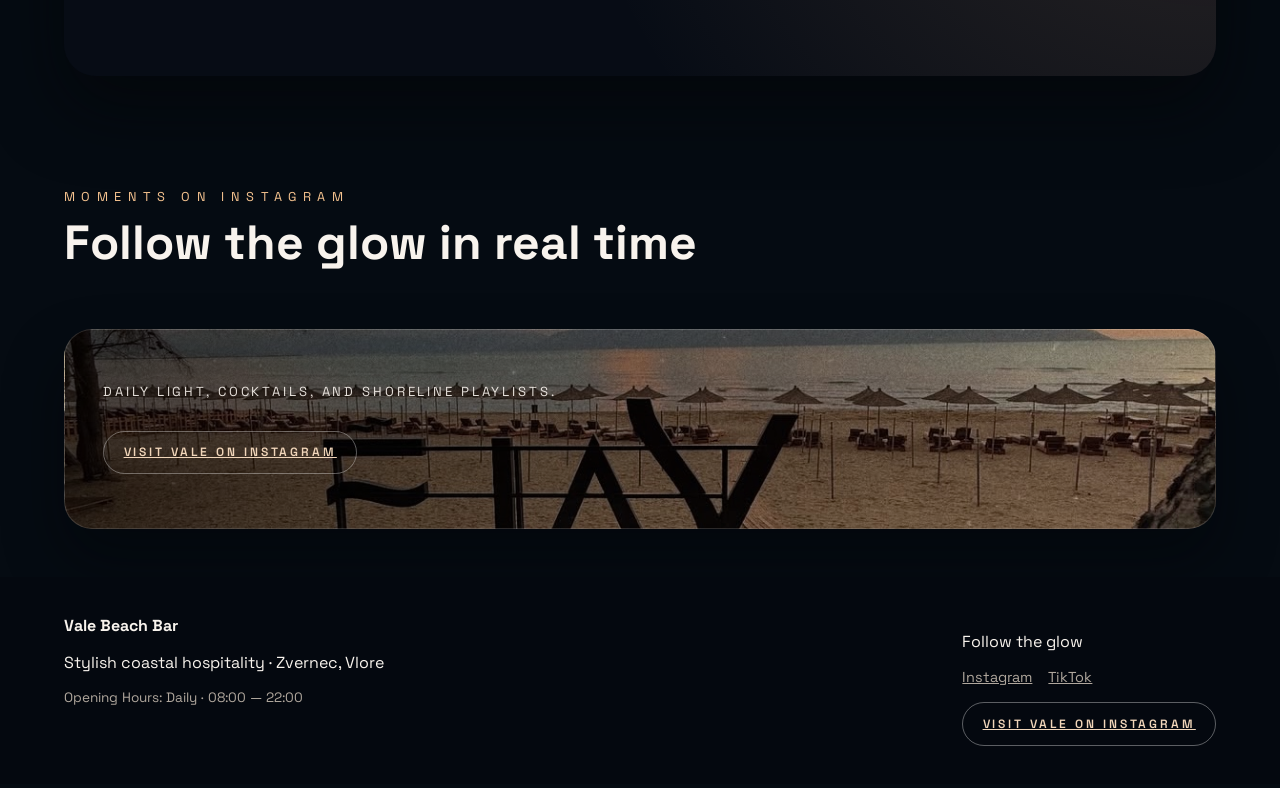
==== commit bdf02e90: "Add files via upload" ====
--- a/index.html
+++ b/index.html
@@ -3,9 +3,23 @@
 <head>
   <meta charset="UTF-8" />
   <meta name="viewport" content="width=device-width, initial-scale=1.0" />
-  <title>Vale Beach Bar · Zvernec, Vlore</title>
+
+  <title>Vale Beach Bar | Beach Bar in Zvernec, Vlore Albania</title>
+  <meta
+    name="description"
+    content="Vale Beach Bar is a beach bar in Zvernec, Vlore, Albania. Enjoy cocktails, pizza, seafood, sunset vibes and relaxed coastal hospitality near Narta Lagoon."
+  />
+  <link rel="canonical" href="https://valebeachbar.com/" />
+
+  <meta property="og:title" content="Vale Beach Bar | Beach Bar in Zvernec, Vlore Albania" />
+  <meta property="og:description" content="Cocktails, pizza, seafood and sunset vibes in Zvernec, Vlore." />
+  <meta property="og:type" content="website" />
+  <meta property="og:url" content="https://valebeachbar.com/" />
+  <meta property="og:image" content="https://valebeachbar.com/assets/images/vale-sign.jpeg" />
+
   <link rel="stylesheet" href="style.css" />
-  <link rel='icon' href='assets/images/vale-sign.jpeg' type='image/jpeg' />
+  <link rel="icon" href="assets/images/vale-sign.jpeg" type="image/jpeg" />
+
   <link rel="preconnect" href="https://fonts.googleapis.com" />
   <link rel="preconnect" href="https://fonts.gstatic.com" crossorigin />
   <link
@@ -29,12 +43,12 @@
         <a class="btn secondary" href="#reservations">Reserve</a>
       </div>
     </nav>
+
     <div class="hero-content">
       <p class="eyebrow">Zvernec, Vlore · Albania</p>
-      <h1>Vale Beach Bar · Where Vlore sunsets settle</h1>
-      <p class=\"hero-sub\">
-        A warm shore, handcrafted cocktails, and a playlist tuned to the Adriatic glow—it is the calm step between
-        relaxed afternoons and luminous evenings on the inlet.
+      <h1>Vale Beach Bar – Beach Bar in Zvernec, Vlore</h1>
+      <p class="hero-sub">
+        Experience one of the most stylish beach bars in Zvernec, Vlore, with handcrafted cocktails, pizza, seafood, sunset music, and a relaxed coastal atmosphere by the sea.
       </p>
       <div class="hero-cta">
         <a class="btn primary" href="#reservations">Reserve your sunset spot</a>
@@ -46,218 +60,231 @@
   <main>
     <div class="main-content">
       <section id="about" class="panel about reveal">
-      <div class="section-heading">
-        <p class="eyebrow">About</p>
-        <h2>Coastal conversations in Zvernec</h2>
-        <p>
-          Vale Beach Bar is the barefoot stretch where locals and travelers gather for vinyl waves, sunlit pours, and warm welcomes that stay easy and timeless.
-        </p>
-      </div>
-      <div class="about-layout">
-        <article>
-          <h3>Elegant, yet unpretentious</h3>
+        <div class="section-heading">
+          <p class="eyebrow">About</p>
+          <h2>Coastal conversations in Zvernec</h2>
           <p>
-            Soft sand terraces, bronze-lit cabanas, and a curated soundtrack keep each visit easy, polished, and personal.
+            Vale Beach Bar is a beach bar in Zvernec, Vlore, where locals and travelers come for cocktails, beach dining, warm hospitality, and unforgettable sunset moments by the Adriatic coast.
           </p>
-        </article>
-        <article>
-          <h3>Human touch</h3>
-          <p>
-            Our crew arranges welcome drinks, thoughtful playlists, and honest moments so you can simply arrive and savor the view.
+        </div>
+        <div class="about-layout">
+          <article>
+            <h3>Elegant, yet unpretentious</h3>
+            <p>
+              Soft sand terraces, bronze-lit cabanas, and a curated soundtrack keep each visit easy, polished, and personal.
+            </p>
+          </article>
+          <article>
+            <h3>Human touch</h3>
+            <p>
+              Our crew arranges welcome drinks, thoughtful playlists, and honest moments so you can simply arrive and savor the view.
+            </p>
+          </article>
+        </div>
+      </section>
+
+      <section id="experiences" class="panel experiences reveal">
+        <div class="section-heading">
+          <p class="eyebrow">Moments at Vale</p>
+          <h2>Curated views, coast-to-night rituals</h2>
+          <p>Four visuals that tell the story of morning calm, cocktail craft, and night-long energy.</p>
+        </div>
+        <div class="experiences-grid">
+          <article class="experience-card morning" style="background-image: url('assets/images/deck-view.jpeg');">
+            <div>
+              <h3>Morning view</h3>
+              <p>Soft sunlight over the inlet with the first coffee of the day.</p>
+            </div>
+          </article>
+          <article class="experience-card cocktail" style="background-image: url('assets/images/espresso-martini.jpeg');">
+            <div>
+              <h3>Cocktail experience</h3>
+              <p>Slow-sip pours—Passion Fruit, espresso martinis, and chilled spritzes.</p>
+            </div>
+          </article>
+          <article class="experience-card night" style="background-image: url('assets/images/night-art.jpeg');">
+            <div>
+              <h3>Night experience</h3>
+              <p>Neon melodies, vinyl sets, and a deck that shines after dark.</p>
+            </div>
+          </article>
+          <article class="experience-card vale-sign" style="background-image: url('assets/images/vale-sign.jpeg');">
+            <div>
+              <h3>Vale sign</h3>
+              <p>The glowing mark guiding you back to the shoreline.</p>
+            </div>
+          </article>
+        </div>
+      </section>
+
+      <section id="sunset" class="panel sunset reveal">
+        <div class="sunset-content">
+          <p class="eyebrow">Sunset & Sound</p>
+          <h2>Where the sky sets the tempo</h2>
+          <p>
+            Golden hours arrive with live acoustic sets, vinyl-led sunset transitions, and a sound palette that follows the breeze. Come for the aperitif and stay for the glow as the shore calms and the night settles in.
           </p>
-        </article>
-      </div>
-    </section>
-
-            <section id="experiences" class="panel experiences reveal">
-      <div class="section-heading">
-        <p class="eyebrow">Moments at Vale</p>
-        <h2>Curated views, coast-to-night rituals</h2>
-        <p>Four visuals that tell the story of morning calm, cocktail craft, and night-long energy.</p>
-      </div>
-      <div class="experiences-grid">
-        <article class="experience-card morning" style="background-image: url('assets/images/deck-view.jpeg');">
-          <div>
-            <h3>Morning view</h3>
-            <p>Soft sunlight over the inlet with the first coffee of the day.</p>
-          </div>
-        </article>
-        <article class="experience-card cocktail" style="background-image: url('assets/images/espresso-martini.jpeg');">
-          <div>
-            <h3>Cocktail experience</h3>
-            <p>Slow-sip pours—Passion Fruit, espresso martinis, and chilled spritzes.</p>
-          </div>
-        </article>
-        <article class="experience-card night" style="background-image: url('assets/images/night-art.jpeg');">
-          <div>
-            <h3>Night experience</h3>
-            <p>Neon melodies, vinyl sets, and a deck that shines after dark.</p>
-          </div>
-        </article>
-        <article class="experience-card vale-sign" style="background-image: url('assets/images/vale-sign.jpeg');">
-          <div>
-            <h3>Vale sign</h3>
-            <p>The glowing mark guiding you back to the shoreline.</p>
-          </div>
-        </article>
-      </div>
-    </section>
-
-    <section id="sunset" class="panel sunset reveal">
-      <div class="sunset-content">
-        <p class="eyebrow">Sunset & Sound</p>
-        <h2>Where the sky sets the tempo</h2>
-        <p>
-          Golden hours arrive with live acoustic sets, vinyl-led sunset transitions, and a sound palette that follows the breeze. Come for the aperitif and stay for the glow as the shore calms and the night settles in.
-        </p>
-        <div class="sunset-stats">
-          <div>
-            <strong>18:30</strong>
-            <span>Daylight lounge</span>
-          </div>
-          <div>
-            <strong>20:00</strong>
-            <span>Sunset crescendo</span>
-          </div>
-          <div>
-            <strong>22:30</strong>
-            <span>Twilight lounge beats</span>
-          </div>
-        </div>
-      </div>
-    </section>
-
-    <section id="gallery" class="panel gallery reveal">
-      <div class="section-heading">
-        <p class="eyebrow">Gallery</p>
-        <h2>Moments inspired by the Adriatic glow</h2>
-      </div>
-      <div class="gallery-grid">
-        <div class="gallery-card" style="background-image: url('assets/images/mirrors.jpeg');">
-          <div class="gallery-label">
-            <p>Mirrored light</p>
-            <small>Architectural reflections</small>
-          </div>
-        </div>
-        <div class="gallery-card" style="background-image: url('assets/images/blue-cocktail.jpeg');">
-          <div class="gallery-label">
-            <p>Signature pours</p>
-            <small>Coastal cocktails</small>
-          </div>
-        </div>
-        <div class="gallery-card" style="background-image: url('assets/images/night-art.jpeg');">
-          <div class="gallery-label">
-            <p>Night energy</p>
-            <small>Deck art & music</small>
-          </div>
-        </div>
-        <div class="gallery-card" style="background-image: url('assets/images/vale-distance.jpeg');">
-          <div class="gallery-label">
-            <p>Capital calm</p>
-            <small>Vlore inlet view</small>
-          </div>
-        </div>
-      </div>
-    </section>
-
-    <section id="reservations" class="panel reservations reveal">
-      <div class="section-heading">
-        <p class="eyebrow">Reservations</p>
-        <h2>Secure your evenings on the sand</h2>
-      </div>
-      <div class="reservation-grid">
-        <div class="reservation-aside">
-          <p class="reservation-note">
-            Book your sunset spot quickly via WhatsApp or send a short note through the form below.
-          </p>
-          <a
-            class="btn primary whatsapp-btn big"
-            href="https://wa.me/355696003339?text=Hello%2C%20I%E2%80%99d%20like%20to%20reserve%20a%20table%20at%20Vale%20Beach%20Bar."
-            target="_blank"
-            rel="noreferrer"
-          >
-            Reserve via WhatsApp
-          </a>
-          <div class="reservation-contact">
-            <p>Opening hours: 08:00 – 22:00 daily</p>
+          <div class="sunset-stats">
+            <div>
+              <strong>18:30</strong>
+              <span>Daylight lounge</span>
+            </div>
+            <div>
+              <strong>20:00</strong>
+              <span>Sunset crescendo</span>
+            </div>
+            <div>
+              <strong>22:30</strong>
+              <span>Twilight lounge beats</span>
+            </div>
+          </div>
+        </div>
+      </section>
+
+      <section id="gallery" class="panel gallery reveal">
+        <div class="section-heading">
+          <p class="eyebrow">Gallery</p>
+          <h2>Moments inspired by the Adriatic glow</h2>
+        </div>
+        <div class="gallery-grid">
+          <div class="gallery-card" style="background-image: url('assets/images/mirrors.jpeg');">
+            <div class="gallery-label">
+              <p>Mirrored light</p>
+              <small>Architectural reflections</small>
+            </div>
+          </div>
+          <div class="gallery-card" style="background-image: url('assets/images/blue-cocktail.jpeg');">
+            <div class="gallery-label">
+              <p>Signature pours</p>
+              <small>Coastal cocktails</small>
+            </div>
+          </div>
+          <div class="gallery-card" style="background-image: url('assets/images/night-art.jpeg');">
+            <div class="gallery-label">
+              <p>Night energy</p>
+              <small>Deck art & music</small>
+            </div>
+          </div>
+          <div class="gallery-card" style="background-image: url('assets/images/vale-distance.jpeg');">
+            <div class="gallery-label">
+              <p>Capital calm</p>
+              <small>Vlore inlet view</small>
+            </div>
+          </div>
+        </div>
+      </section>
+
+      <section id="reservations" class="panel reservations reveal">
+        <div class="section-heading">
+          <p class="eyebrow">Reservations</p>
+          <h2>Secure your evenings on the sand</h2>
+        </div>
+        <div class="reservation-grid">
+          <div class="reservation-aside">
+            <p class="reservation-note">
+              Book your sunset spot quickly via WhatsApp or send a short note through the form below.
+            </p>
+            <a
+              class="btn primary whatsapp-btn big"
+              href="https://wa.me/355696003339?text=Hello%2C%20I%E2%80%99d%20like%20to%20reserve%20a%20table%20at%20Vale%20Beach%20Bar."
+              target="_blank"
+              rel="noreferrer"
+            >
+              Reserve via WhatsApp
+            </a>
+            <div class="reservation-contact">
+              <p>Opening hours: 08:00 – 22:00 daily</p>
+              <p>
+                <a href="tel:+355696003339">+355 69 600 3339</a> ·
+                <a href="mailto:vale.zvernec@gmail.com">vale.zvernec@gmail.com</a>
+              </p>
+              <p>Walk-ins welcome until 21:30; large groups reserve in advance.</p>
+            </div>
+          </div>
+          <form class="reservation-form" id="reservation-form">
+            <label>
+              Name
+              <input type="text" name="name" placeholder="Your name" required />
+            </label>
+            <label>
+              Date
+              <input type="date" name="date" required />
+            </label>
+            <label>
+              Guests
+              <input type="number" name="guests" min="1" max="20" value="2" required />
+            </label>
+            <label>
+              Notes
+              <textarea name="notes" rows="3" placeholder="Special requests or celebrations"></textarea>
+            </label>
+            <button type="submit" class="btn secondary">Send reservation request</button>
+            <p class="form-message" id="form-message"></p>
+          </form>
+        </div>
+      </section>
+
+      <section id="location" class="panel location reveal">
+        <div class="section-heading">
+          <p class="eyebrow">Location</p>
+          <h2>Zvernec, Vlore · Coastal calm</h2>
+          <p>Tucked between the Zvernec bridge and the Adriatic pine groves—reachable by road or private boat drop-off.</p>
+        </div>
+        <div class="location-grid">
+          <article>
+            <h3>Coordinates</h3>
+            <p>40.4754° N · 19.3642° E</p>
+          </article>
+          <article>
+            <h3>Hours</h3>
+            <p>Daily · 08:00 — 22:00</p>
+          </article>
+          <article>
+            <h3>Contact</h3>
             <p>
               <a href="tel:+355696003339">+355 69 600 3339</a> ·
               <a href="mailto:vale.zvernec@gmail.com">vale.zvernec@gmail.com</a>
             </p>
-            <p>Walk-ins welcome until 21:30; large groups reserve in advance.</p>
-          </div>
-        </div>
-        <form class="reservation-form" id="reservation-form">
-          <label>
-            Name
-            <input type="text" name="name" placeholder="Your name" required />
-          </label>
-          <label>
-            Date
-            <input type="date" name="date" required />
-          </label>
-          <label>
-            Guests
-            <input type="number" name="guests" min="1" max="20" value="2" required />
-          </label>
-          <label>
-            Notes
-            <textarea name="notes" rows="3" placeholder="Special requests or celebrations"></textarea>
-          </label>
-          <button type="submit" class="btn secondary">Send reservation request</button>
-          <p class="form-message" id="form-message"></p>
-        </form>
-      </div>
-    </section>
-
-    <section id="location" class="panel location reveal">
-      <div class="section-heading">
-        <p class="eyebrow">Location</p>
-        <h2>Zvernec, Vlore · Coastal calm</h2>
-        <p>Tucked between the Zvernec bridge and the Adriatic pine groves—reachable by road or private boat drop-off.</p>
-      </div>
-      <div class="location-grid">
-        <article>
-          <h3>Coordinates</h3>
-          <p>40.4754° N · 19.3642° E</p>
-        </article>
-        <article>
-          <h3>Hours</h3>
-          <p>Daily · 08:00 — 22:00</p>
-        </article>
-        <article>
-          <h3>Contact</h3>
+          </article>
+        </div>
+        <p class="location-map">
+          <a href="https://maps.app.goo.gl/LsNTk4DazUUZAcBv6" target="_blank" rel="noopener noreferrer">View on Google Maps</a>
+        </p>
+      </section>
+
+      <section class="panel seo-copy reveal">
+        <div class="section-heading">
+          <p class="eyebrow">Beach Bar in Zvernec</p>
+          <h2>Cocktails, food and sunsets at Vale Beach Bar</h2>
           <p>
-            <a href="tel:+355696003339">+355 69 600 3339</a> ·
-            <a href="mailto:vale.zvernec@gmail.com">vale.zvernec@gmail.com</a>
+            If you are searching for a beach bar in Zvernec or a beach bar in Vlore, Vale Beach Bar offers a unique mix of cocktails, pizza, seafood, and beachside relaxation.
           </p>
-        </article>
-      </div>
-      <p class="location-map">
-        <a href="https://maps.app.goo.gl/LsNTk4DazUUZAcBv6" target="_blank" rel="noopener noreferrer">View on Google Maps</a>
-      </p>
-    </section>
+          <p>
+            From morning coffee and breakfast to sunset drinks and night vibes, Vale is one of the most complete beach bar experiences in Albania.
+          </p>
+        </div>
+      </section>
     </div>
   </main>
 
-        <section class="instagram-preview reveal">
-      <div class="section-heading">
-        <p class="eyebrow">Moments on Instagram</p>
-        <h2>Follow the glow in real time</h2>
-      </div>
-      <div class="instagram-cta-block" style="background-image: linear-gradient(135deg, rgba(4, 7, 10, 0.7), rgba(4, 7, 10, 0.2)), url('assets/images/vale-sign.jpeg');">
-        <div>
-          <p>Daily light, cocktails, and shoreline playlists.</p>
-          <a class="btn secondary instagram-cta" href="https://www.instagram.com/vale.zvernec" target="_blank" rel="noopener noreferrer">Visit Vale on Instagram</a>
-        </div>
-      </div>
-    </section>
-    <footer class="footer reveal">
+  <section class="instagram-preview reveal">
+    <div class="section-heading">
+      <p class="eyebrow">Moments on Instagram</p>
+      <h2>Follow the glow in real time</h2>
+    </div>
+    <div class="instagram-cta-block" style="background-image: linear-gradient(135deg, rgba(4, 7, 10, 0.7), rgba(4, 7, 10, 0.2)), url('assets/images/vale-sign.jpeg');">
+      <div>
+        <p>Daily light, cocktails, and shoreline playlists.</p>
+        <a class="btn secondary instagram-cta" href="https://www.instagram.com/vale.zvernec" target="_blank" rel="noopener noreferrer">Visit Vale on Instagram</a>
+      </div>
+    </div>
+  </section>
+
+  <footer class="footer reveal">
     <div>
       <strong>Vale Beach Bar</strong>
       <p>Stylish coastal hospitality · Zvernec, Vlore</p>
       <p class="footer-hours">Opening Hours: Daily · 08:00 — 22:00</p>
-      <!-- Update the hours copy as needed. -->
     </div>
     <div>
       <p>Follow the glow</p>
@@ -281,32 +308,4 @@
 
   <script src="script.js"></script>
 </body>
-</html>
-
-
-
-
-
-
-
-
-
-
-
-
-
-
-
-
-
-
-
-
-
-
-
-
-
-
-
-
+</html>
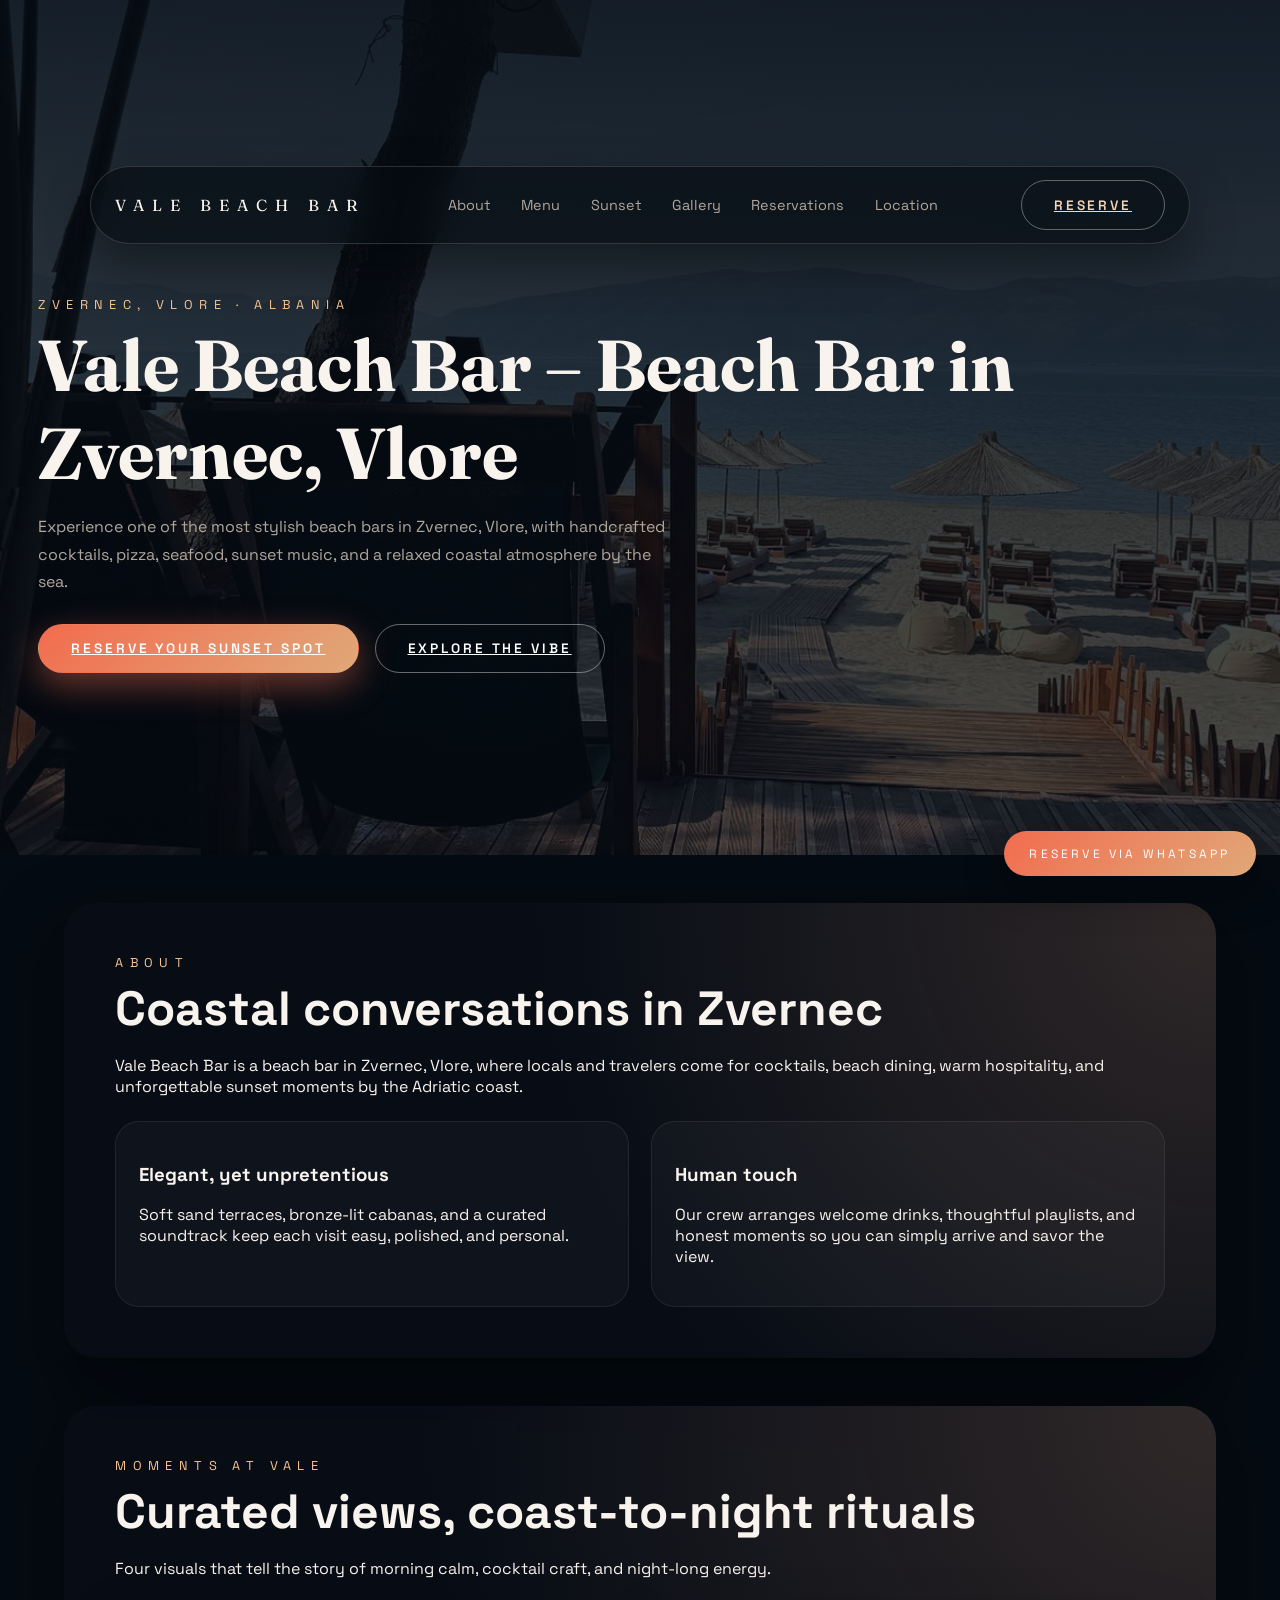
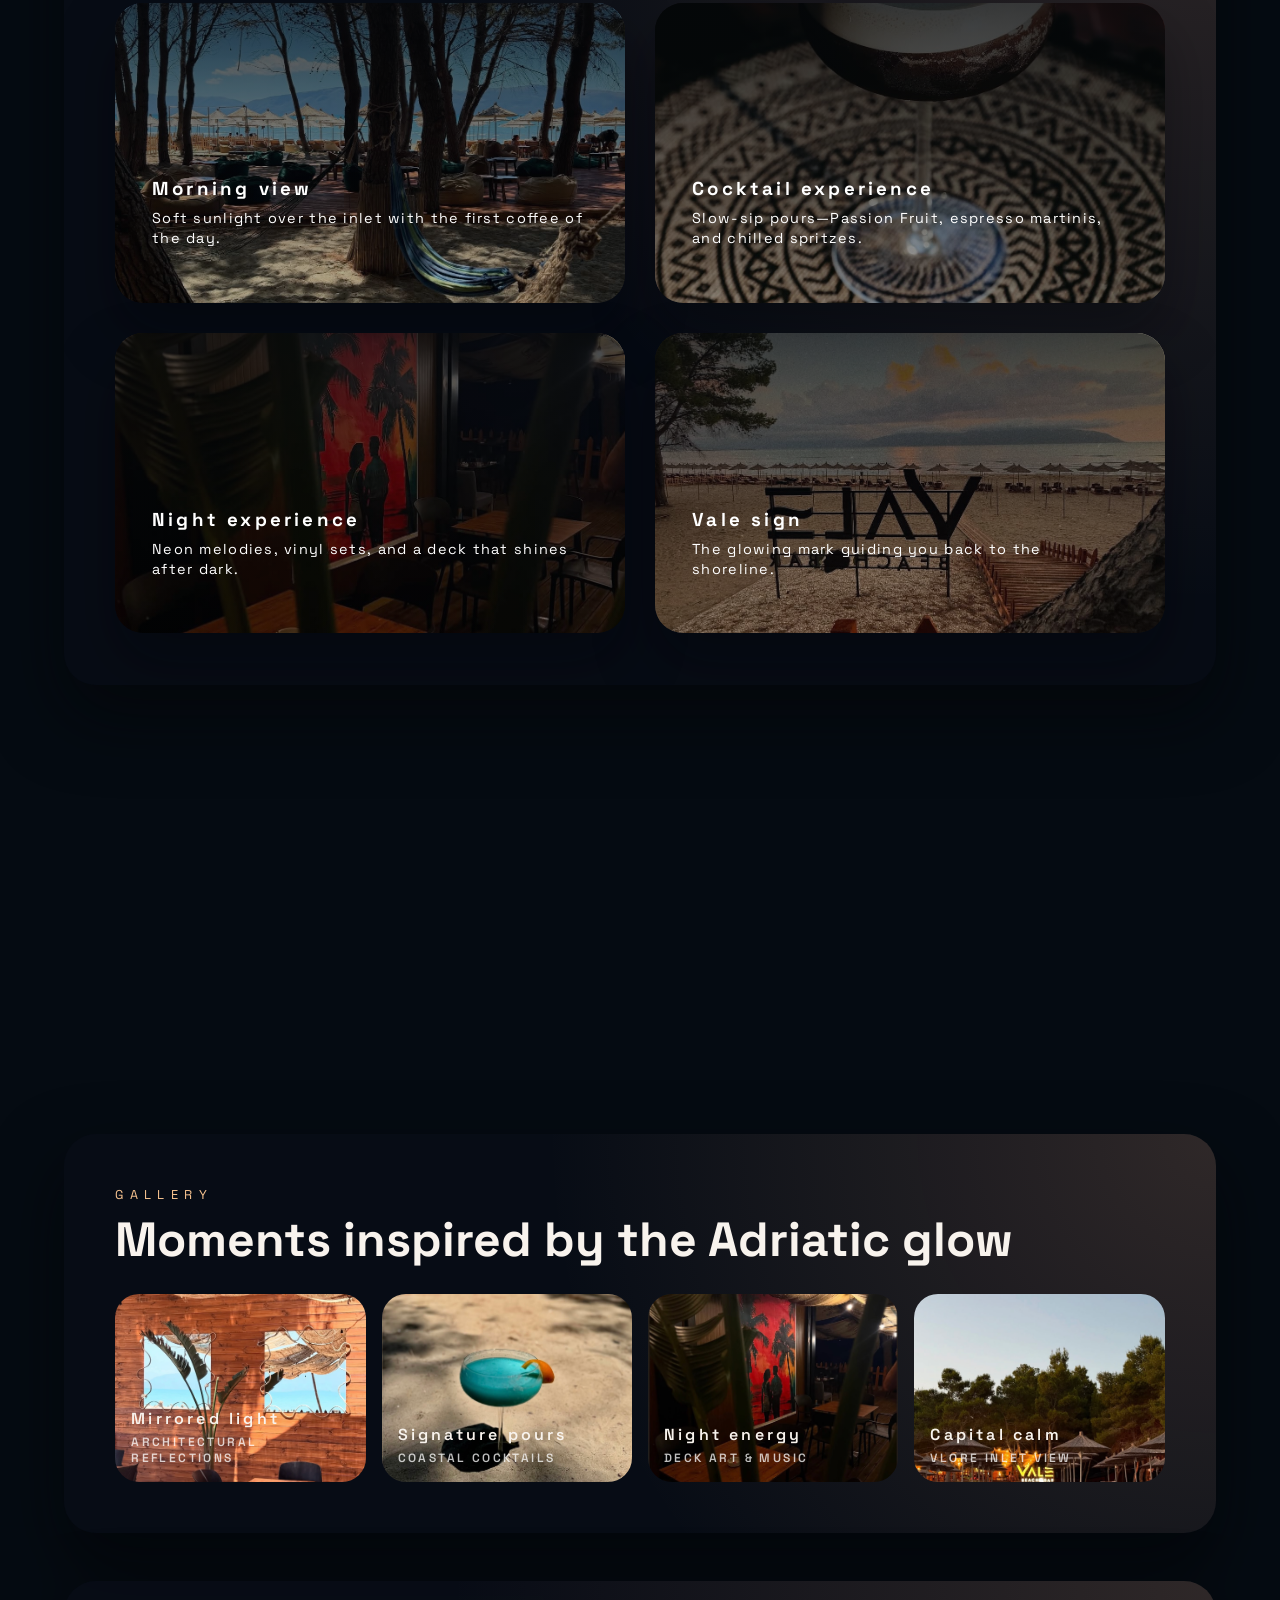
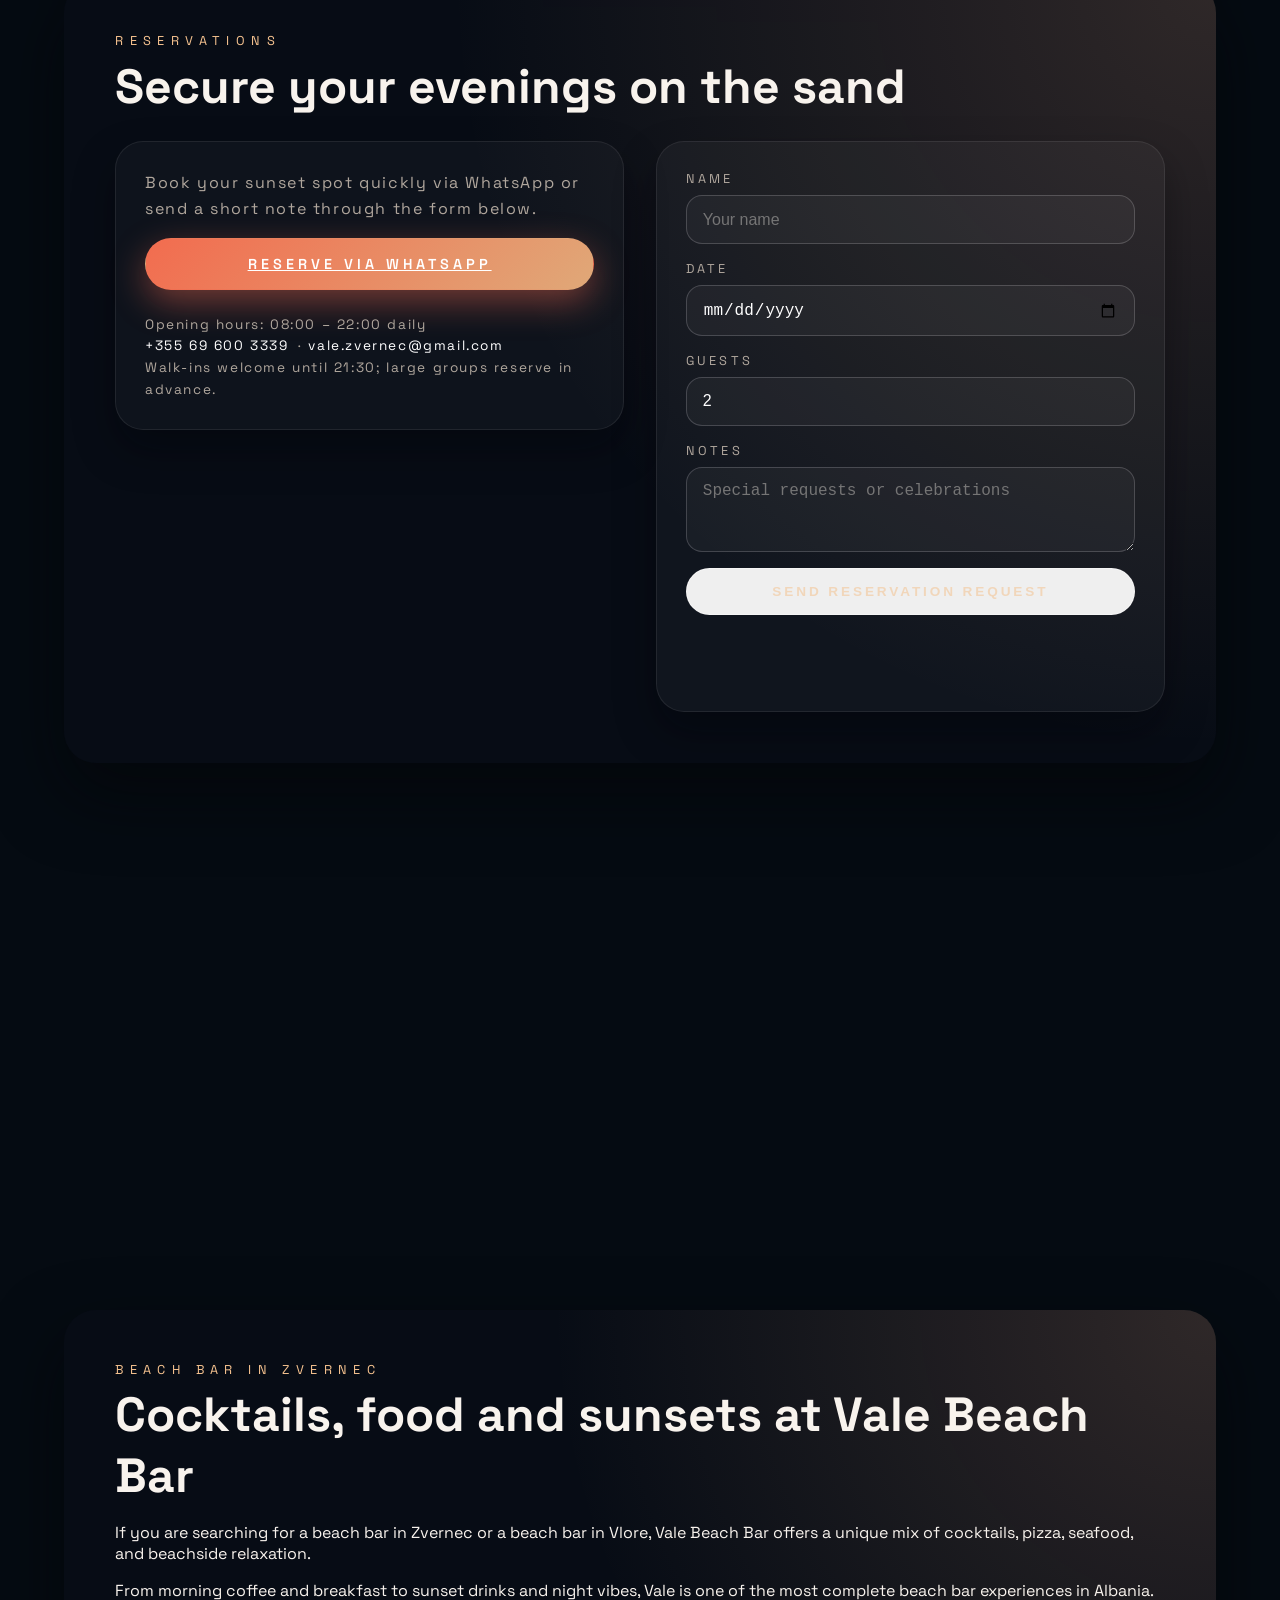
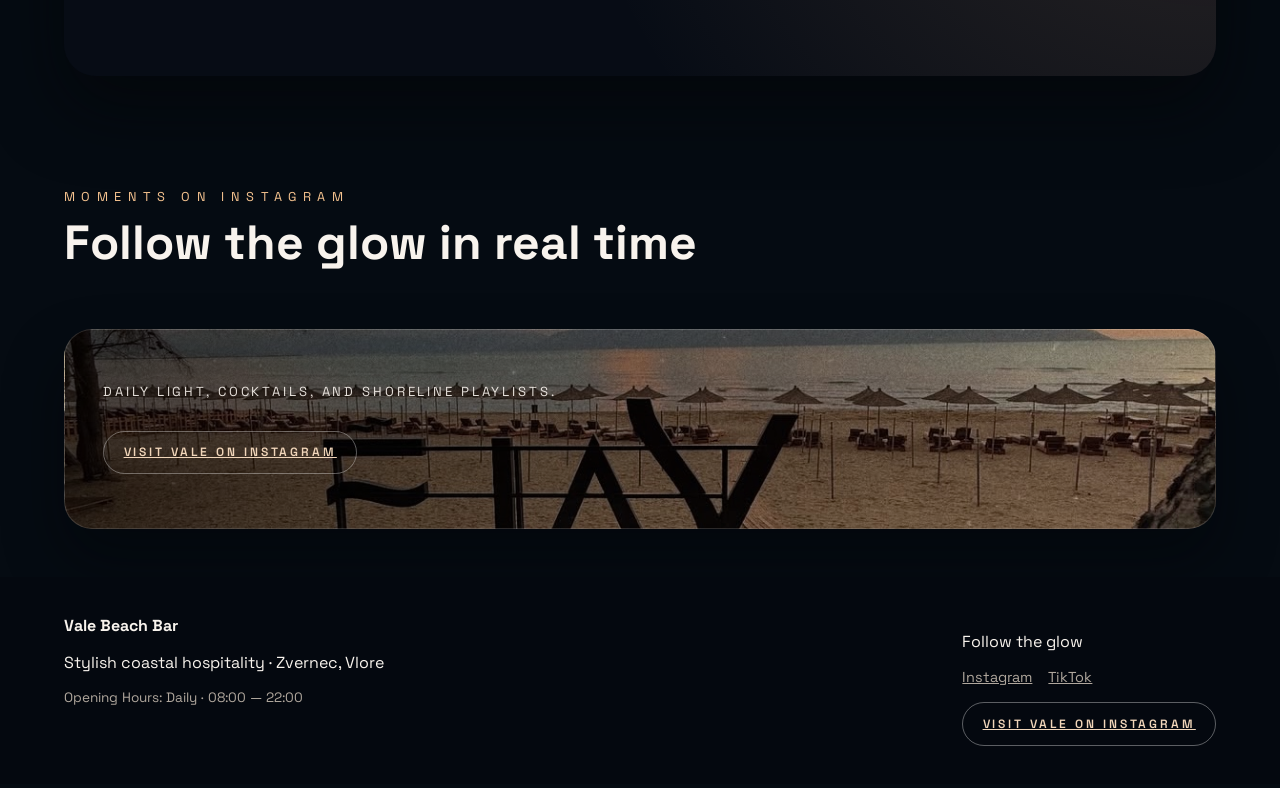
==== commit 5e9081bd: "Add files via upload" ====
--- a/index.html
+++ b/index.html
@@ -11,6 +11,7 @@
   />
   <link rel="canonical" href="https://valebeachbar.com/" />
 
+  <meta name="google-site-verification" content="GKLmR2p6Ak19bA_Rp19M5chT8YZHTCaZN3icz0t9vqM" />
   <meta property="og:title" content="Vale Beach Bar | Beach Bar in Zvernec, Vlore Albania" />
   <meta property="og:description" content="Cocktails, pizza, seafood and sunset vibes in Zvernec, Vlore." />
   <meta property="og:type" content="website" />
